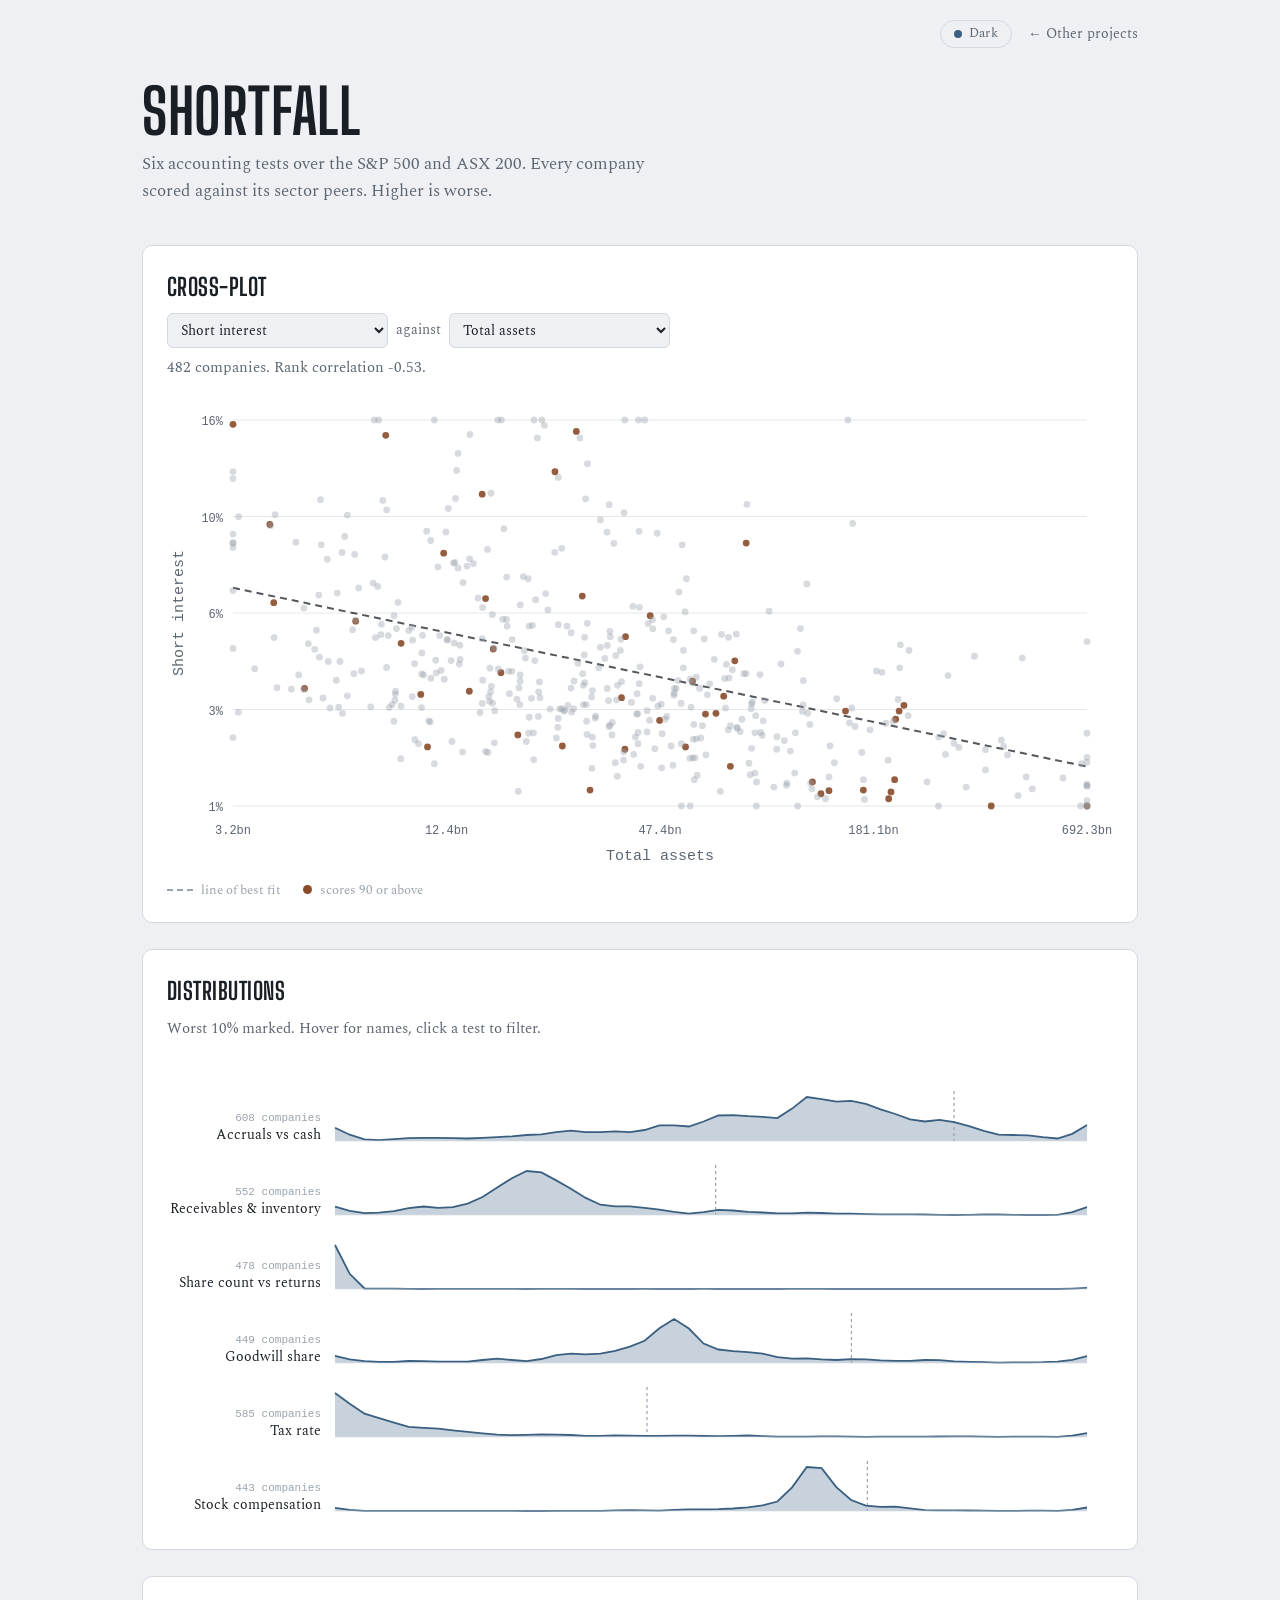
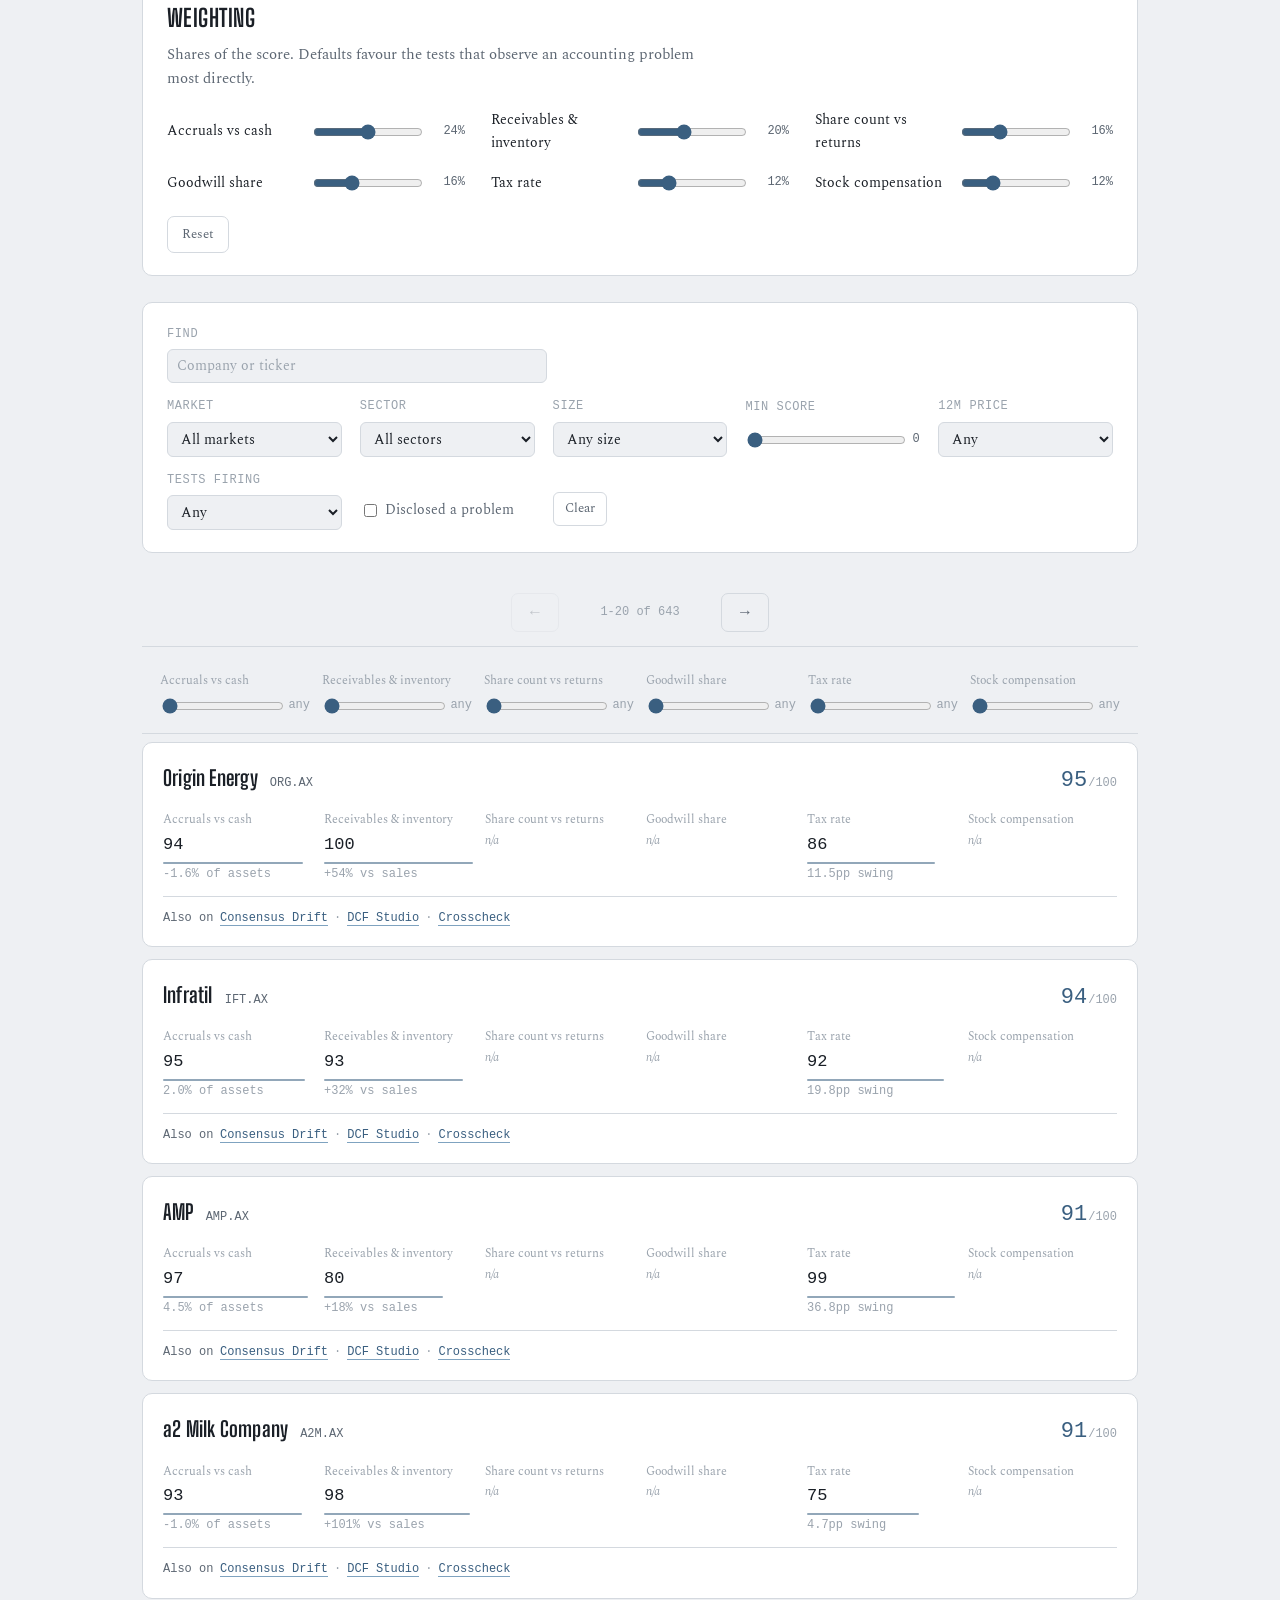
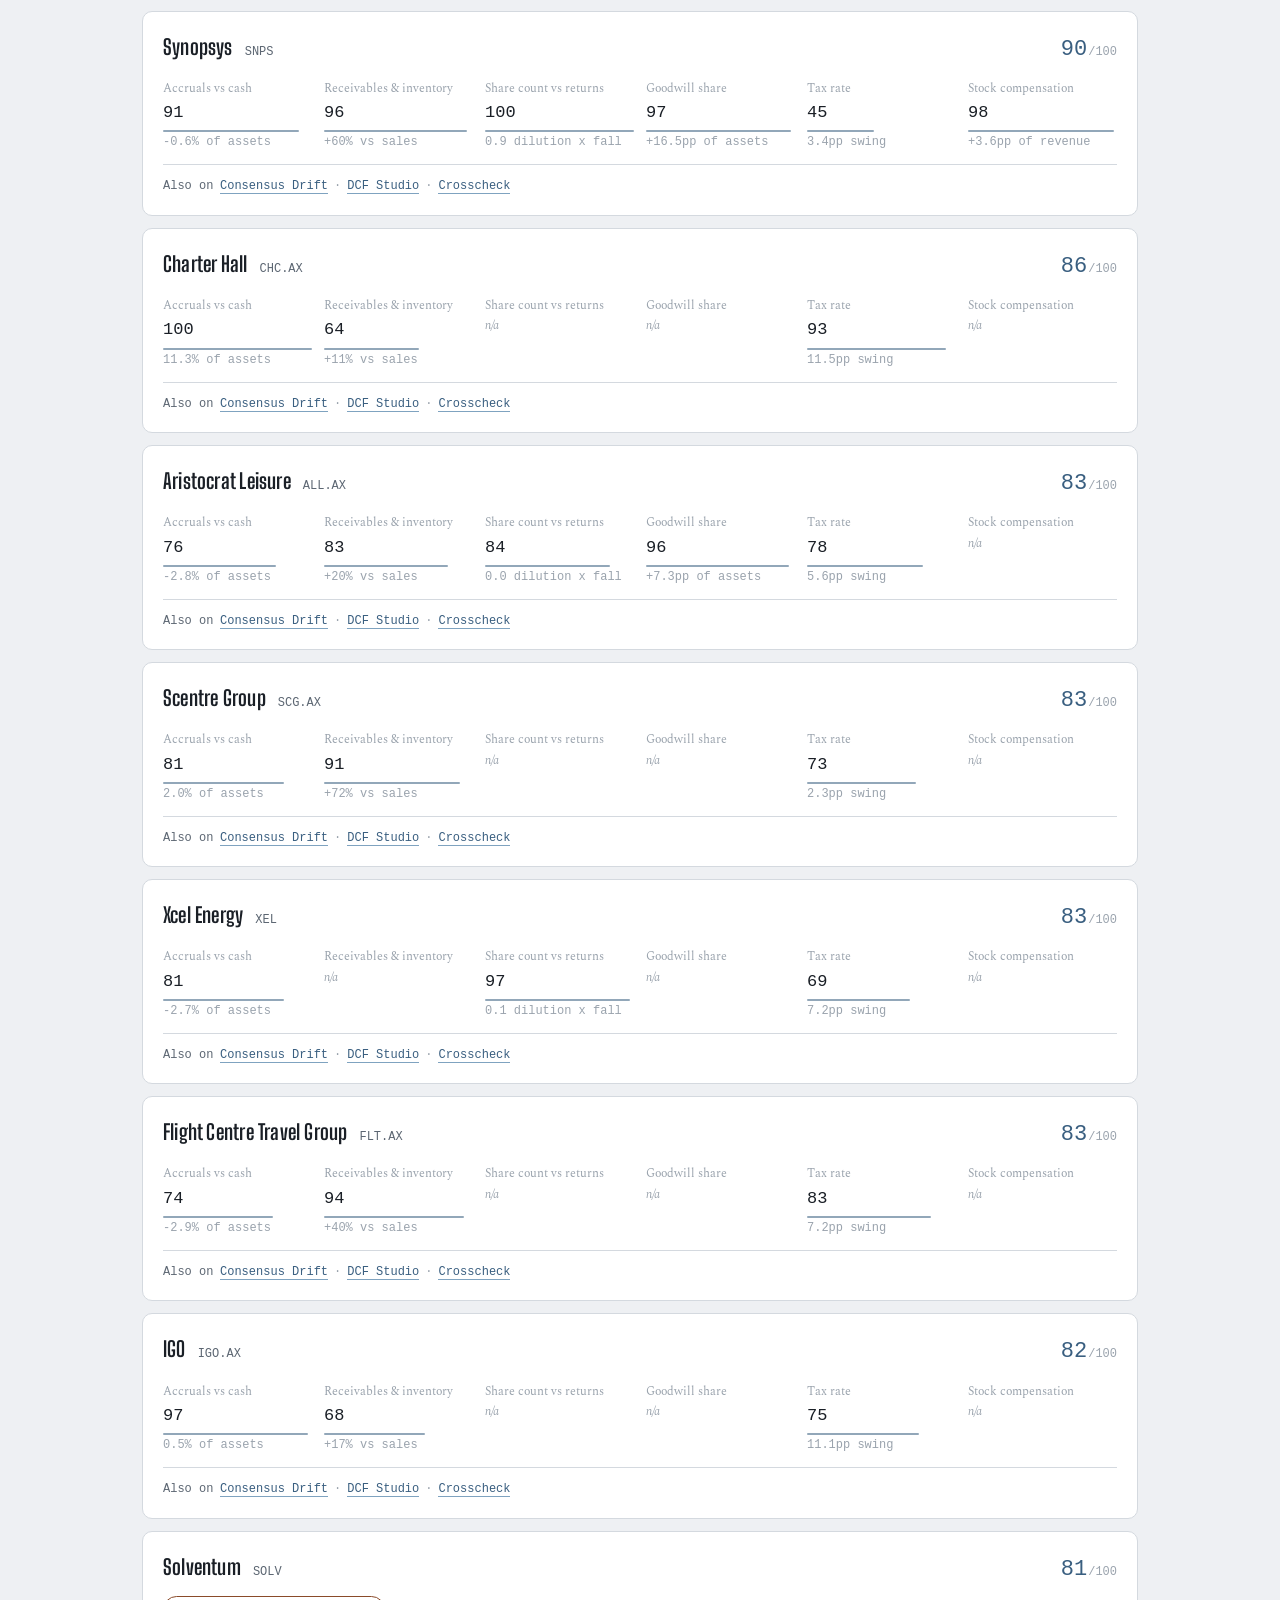
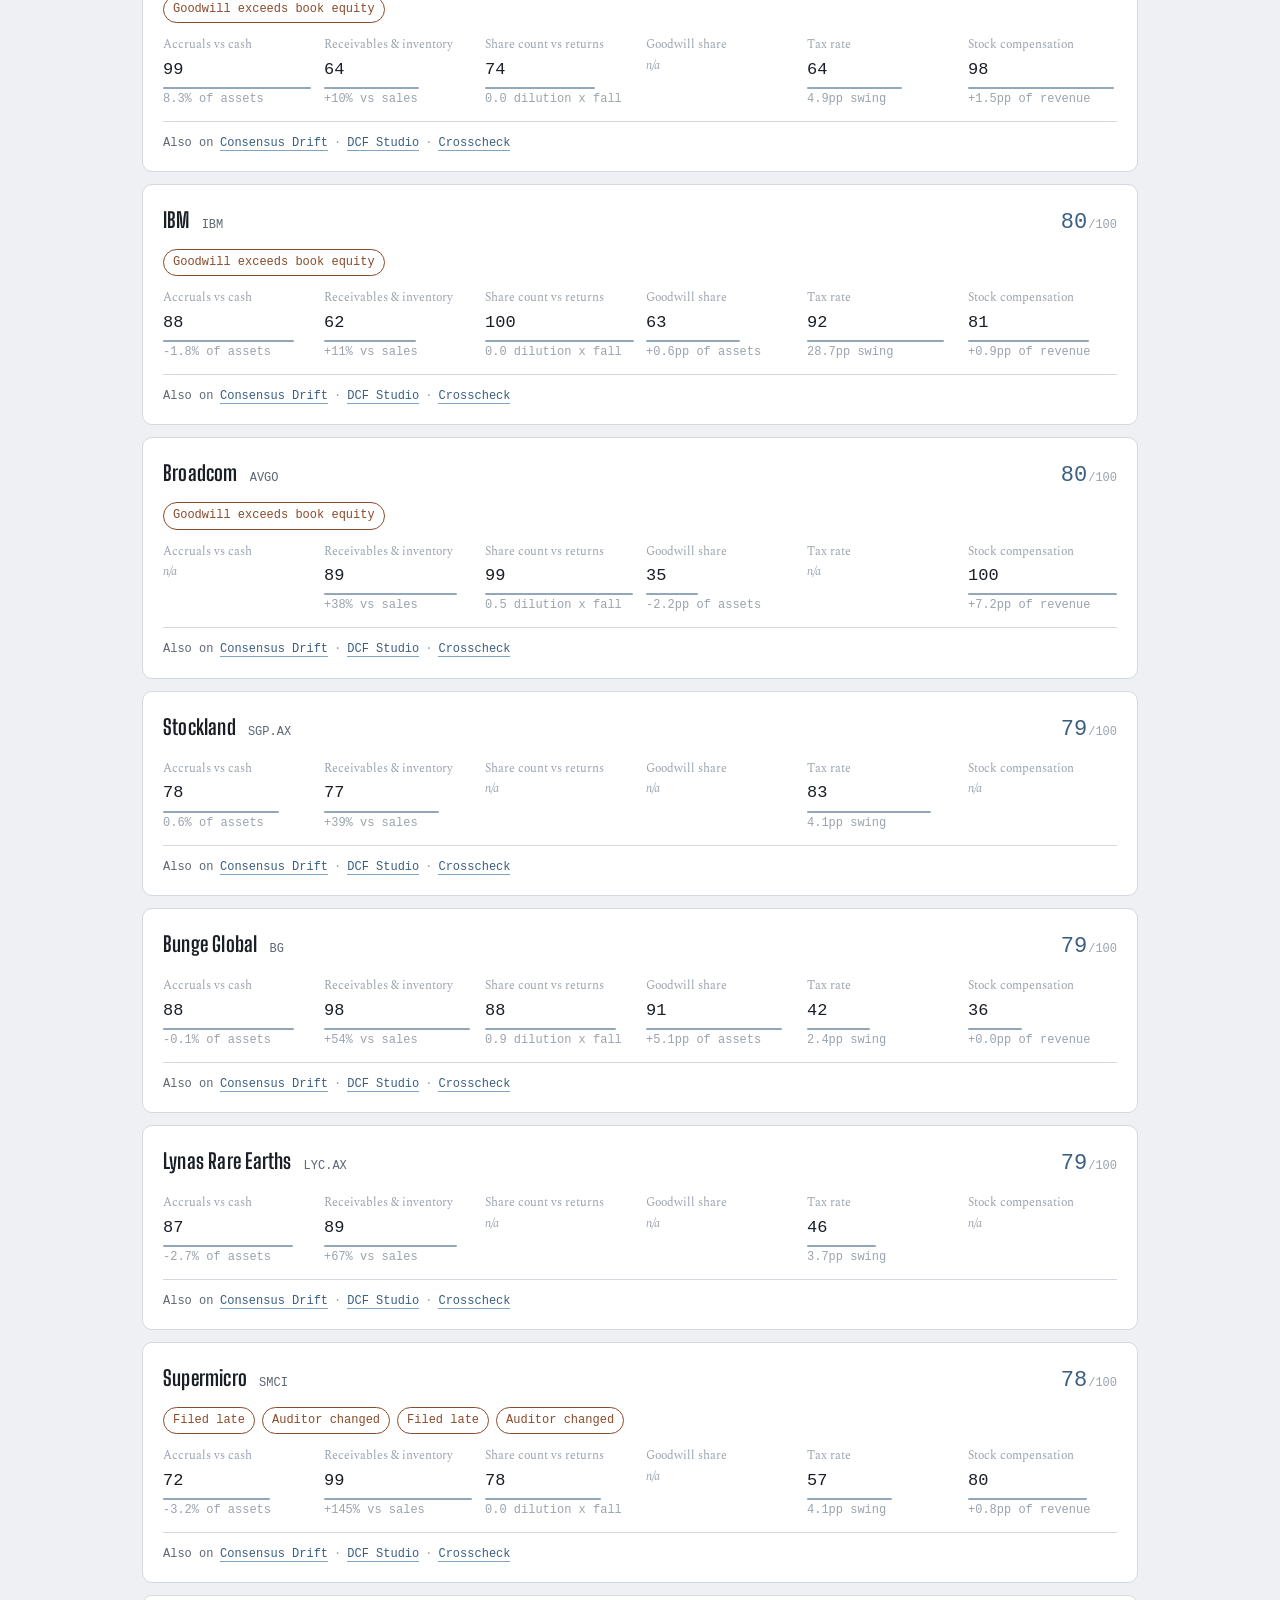
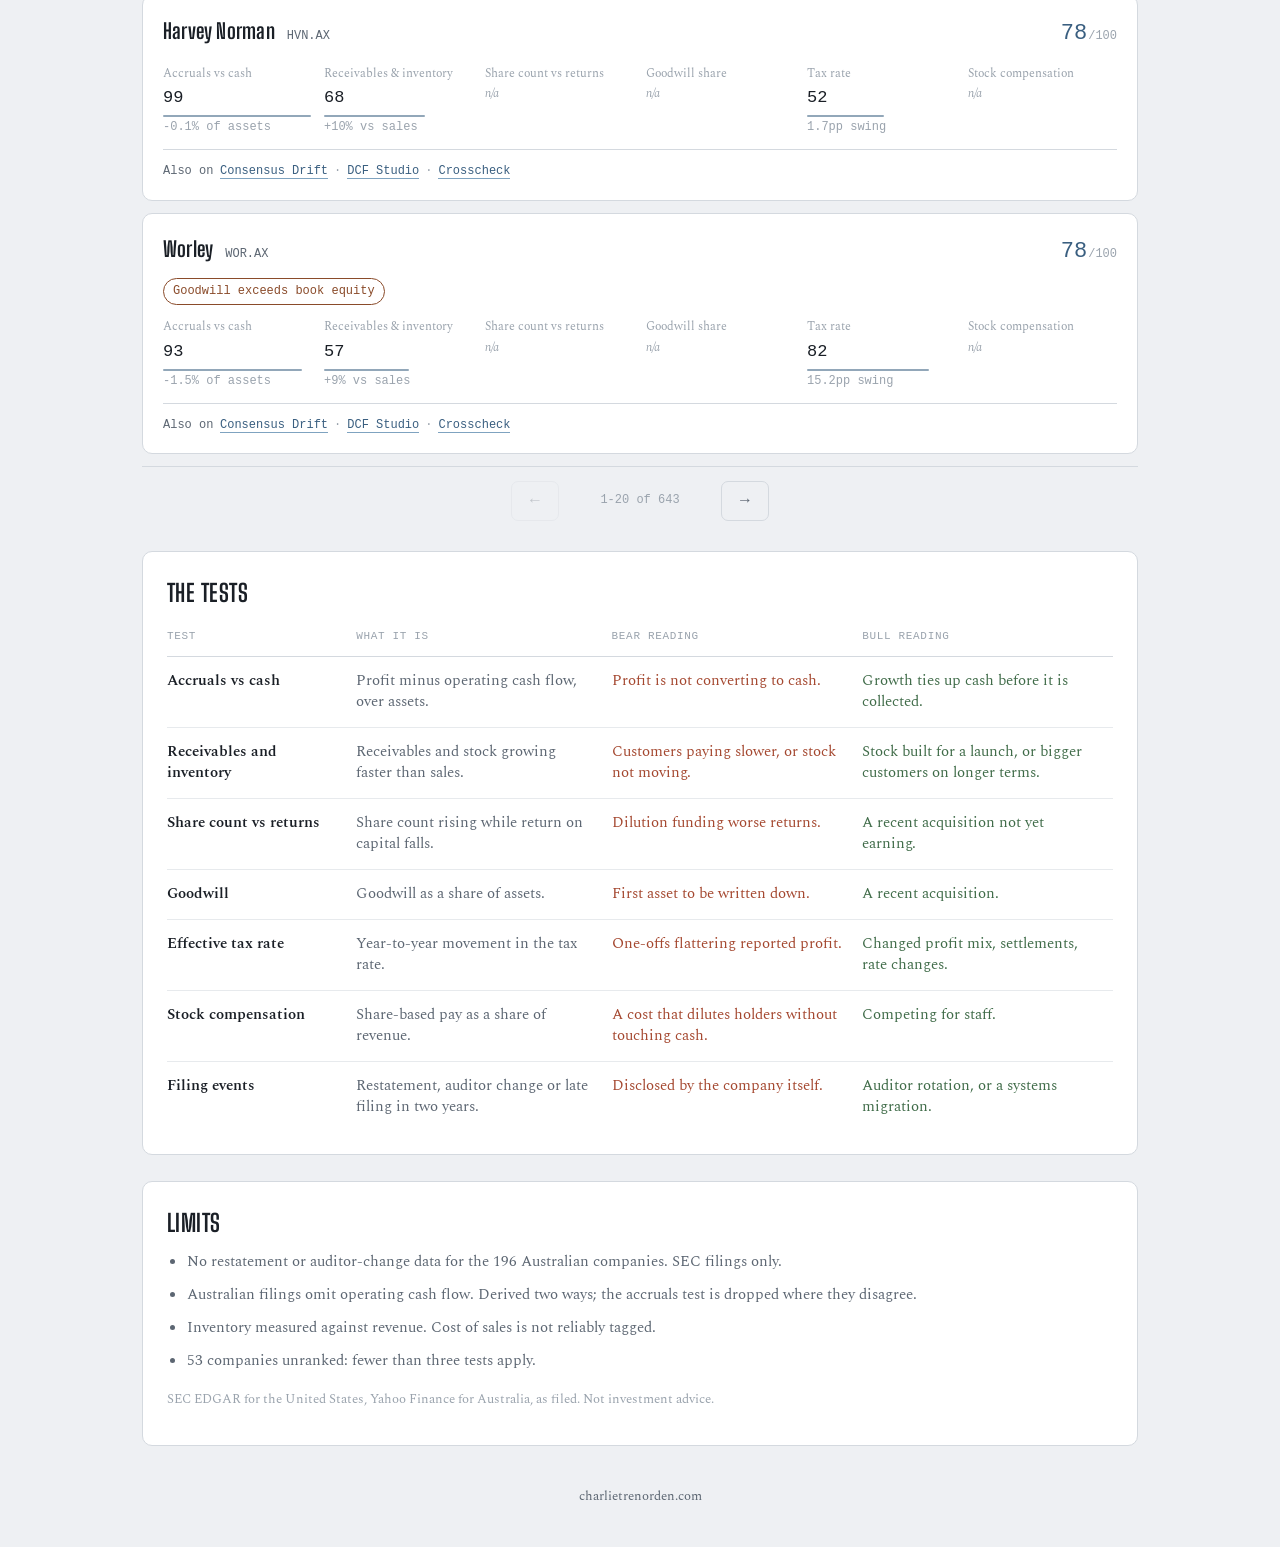
==== docs/index.html @ 866f5d20 "data: weekly refresh" ====
<!DOCTYPE html>
<html lang="en">
<head>
<meta charset="utf-8">
<meta name="viewport" content="width=device-width, initial-scale=1">
<title>Shortfall</title>
<meta name="description" content="Which S&amp;P 500 and ASX 200 companies show accounting red flags? Six earnings quality tests, from Sloan accruals to goodwill and stock compensation, ranked against sector peers, plus US restatements and auditor changes.">
<meta property="og:type" content="website">
<meta property="og:title" content="Shortfall">
<meta property="og:description" content="Six accounting tests over the S&amp;P 500 and ASX 200. Every company scored against its sector peers.">
<meta property="og:url" content="https://charlietrenorden.com/shortfall/">
<link rel="canonical" href="https://charlietrenorden.com/shortfall/">
<meta property="og:image" content="https://charlietrenorden.com/shortfall/og.png">
<meta property="og:image:width" content="2400">
<meta property="og:image:height" content="1260">
<meta property="og:image:alt" content="Shortfall - six accounting tests over the S&amp;P 500 and ASX 200">
<meta name="twitter:card" content="summary_large_image">
<link rel="icon" href="favicon.svg" type="image/svg+xml">
<link rel="icon" href="favicon-192.png" type="image/png" sizes="192x192">
<link rel="icon" href="favicon-48.png" type="image/png" sizes="48x48">
<link rel="apple-touch-icon" href="apple-touch-icon.png">
<script>
  /* set theme before paint to avoid a flash - same key as the hub */
  (function () {
    try {
      var saved = localStorage.getItem("theme");
      var dark = saved ? saved === "dark"
        : !(window.matchMedia && window.matchMedia("(prefers-color-scheme: light)").matches);
      document.documentElement.setAttribute("data-theme", dark ? "dark" : "light");
    } catch (e) { document.documentElement.setAttribute("data-theme", "dark"); }
  })();
</script>
<link rel="stylesheet" href="style.css">
<script>/* Analytics, gated. Two kinds of visitor are not an audience: anyone who has opted out with ?nostats=1, and automation - navigator.webdriver is the one signal true for Playwright, Puppeteer and Selenium alike. Inline and dependency-free on purpose: served from the Worker, a bad deploy there would stop analytics on every site. See site-stats/beacon. */
(function(){try{var X="ct.nostats",C="ct_nostats",D=";path=/;domain=.charlietrenorden.com",q=location.search,out=false;if(q.indexOf("nostats=1")>-1){try{localStorage.setItem(X,"1")}catch(e){}document.cookie=C+"=1"+D+";max-age=63072000;samesite=lax";}if(q.indexOf("nostats=0")>-1){try{localStorage.removeItem(X)}catch(e){}document.cookie=C+"="+D+";max-age=0";}try{out=!!localStorage.getItem(X)}catch(e){}if(!out)out=document.cookie.indexOf(C+"=1")>-1;if(out||navigator.webdriver)return;var d=document,s;s=d.createElement("script");s.defer=true;s.src="https://static.cloudflareinsights.com/beacon.min.js";s.setAttribute("data-cf-beacon",'\x7b"token": "32b821209b5441a08df42ccf61c9e6c2"\x7d');d.head.appendChild(s);s=d.createElement("script");s.defer=true;s.src="https://beacon.charlietrenorden.com/b.js";d.head.appendChild(s);}catch(e){}})();</script>
</head>
<body>
<div class="page">
  <div class="bar">
    <button class="theme-toggle" id="themeBtn" type="button" aria-label="Switch to dark theme"><span class="dot" aria-hidden="true"></span><span class="lbl" id="themeLbl">Dark</span></button>
    <a class="home" href="https://charlietrenorden.com/"><span class="back">&larr;</span>&nbsp;Other projects</a>
  </div>

  <header class="hero">
    <h1>Shortfall</h1>
    <p class="lede">Six accounting tests over the S&amp;P 500 and ASX&nbsp;200.
    Every company scored against its sector peers. Higher is worse.</p>
  </header>

  <section class="panel" id="quadPanel" aria-label="Score against short interest">
    <div class="panel-head">
      <h2>Cross-Plot</h2>
      <label class="xpick"><select id="yvar"></select> against <select id="xvar"></select></label>
      <p class="note" id="quadNote"></p>
    </div>
    <svg id="quadSvg" role="img" aria-label="Score against short interest"></svg>
    <p class="chartkey" id="quadKey"></p>

  </section>

  <section class="panel" id="stripPanel" aria-label="Where each company sits on each test">
    <div class="panel-head">
      <h2>Distributions</h2>
      <p class="note" id="stripNote"></p>
    </div>
    <div id="strips"></div>
  </section>

  <section class="panel" id="weights">
    <div class="panel-head">
      <h2>Weighting</h2>
      <p class="note">Shares of the score. Defaults favour the tests that observe
      an accounting problem most directly.</p>
    </div>
    <div id="sliders"></div>
    <button id="resetWeights" type="button">Reset</button>
  </section>

  <section class="panel" id="filterPanel">
    <div id="filters"></div>
  </section>

  <nav class="pager top" id="pagerTop" aria-label="Result pages">
    <button type="button" id="prevPageTop" aria-label="Previous page">&larr;</button>
    <span id="pageInfoTop"></span>
    <button type="button" id="nextPageTop" aria-label="Next page">&rarr;</button>
  </nav>

  <div id="testHead" aria-label="Filter each test"></div>

  <section id="cards"></section>

  <nav class="pager" id="pager" aria-label="Result pages">
    <button type="button" id="prevPage" aria-label="Previous page">&larr;</button>
    <span id="pageInfo"></span>
    <button type="button" id="nextPage" aria-label="Next page">&rarr;</button>
  </nav>

  <div id="tip" role="tooltip"></div>

  <section class="panel" id="explain">
    <h2>The Tests</h2>
    <div class="tablewrap">
      <table>
        <thead>
          <tr>
            <th>Test</th>
            <th>What it is</th>
            <th>Bear reading</th>
            <th>Bull reading</th>
          </tr>
        </thead>
        <tbody id="explainBody"></tbody>
      </table>
    </div>
  </section>

  <section class="panel" id="limits">
    <h2>Limits</h2>
    <ul>
      <li>No restatement or auditor-change data for the
      196 Australian companies. SEC filings only.</li>
      <li>Australian filings omit operating cash flow. Derived two ways; the accruals
      test is dropped where they disagree.</li>
      <li>Inventory measured against revenue. Cost of sales is not reliably
      tagged.</li>
      <li>53 companies unranked: fewer than three tests apply.</li>
    </ul>
    <p class="fineprint">SEC EDGAR for the United States, Yahoo Finance for Australia,
    as filed. Not investment advice.</p>
  </section>

  <footer>
    <a href="https://charlietrenorden.com/">charlietrenorden.com</a>
  </footer>
</div>
<script src="data.js"></script>
<!-- What the sibling sites cover. A script tag, not a fetch: same reason as
     data.js - no request in a reader's browser to fail, and the page still
     works off disk. Missing is handled, so an old build simply shows no
     links rather than breaking. -->
<script src="peers.js"></script>
<script src="app.js"></script>
</body>
</html>
---- docs/style.css ----
/* Shortfall - house visual language.
   Light palette on bare :root; dark redefined twice so both the OS default and an
   explicit toggle win. Never define a colour only inside a media query. */

/* Self-hosted, not Google Fonts: no third-party request, no tracker, and the
   wordmark cannot silently change under us. */
@font-face {
  font-family: "Big Shoulders Display";
  src: url("big-shoulders.woff2") format("woff2");
  font-weight: 700;
  font-display: swap;
}

/* Spectral, self-hosted. The homepage already uses it, so the estate stays
   consistent, and self-hosting keeps the third-party request count at zero the way
   the display face does. 400, 600 and italic: the table's first column is 600 and
   would otherwise be synthesised from the regular. */
@font-face {
  font-family: "Spectral";
  src: url("spectral-400.woff2") format("woff2");
  font-weight: 400; font-style: normal; font-display: swap;
}
@font-face {
  font-family: "Spectral";
  src: url("spectral-400i.woff2") format("woff2");
  font-weight: 400; font-style: italic; font-display: swap;
}
@font-face {
  font-family: "Spectral";
  src: url("spectral-600.woff2") format("woff2");
  font-weight: 600; font-style: normal; font-display: swap;
}

:root {
  --display: "Big Shoulders Display", "Arial Narrow", Impact, sans-serif;
  --bg: #eef0f3;
  --raised: #ffffff;
  --ink: #1a1f26;
  --soft: #5c6672;
  --rule: #d4d9df;
  --accent: #3a5f80;
  --accent-soft: #7fa3c0;
  --warn: #8a4b2a;
  --bear: #a4472f;
  --bull: #3f6b48;
  --na: #9aa3ad;
  --serif: "Spectral", "Iowan Old Style", "Palatino Linotype", Georgia, serif;
  --mono: ui-monospace, SFMono-Regular, "SF Mono", Menlo, Consolas, monospace;
}

@media (prefers-color-scheme: dark) {
  :root:not([data-theme="light"]) {
    --bg: #0f1319;
    --raised: #161c24;
    --ink: #e6eaef;
    --soft: #99a4b1;
    --rule: #262f3a;
    --accent: #82a8ca;
    --accent-soft: #46617d;
    --warn: #d29b76;
    --bear: #c9705a;
    --bull: #7ba37f;
    --na: #5d6874;
  }
}

:root[data-theme="dark"] {
  --bg: #0f1319;
  --raised: #161c24;
  --ink: #e6eaef;
  --soft: #99a4b1;
  --rule: #262f3a;
  --accent: #82a8ca;
  --accent-soft: #46617d;
  --warn: #d29b76;
  --bear: #c9705a;
  --bull: #7ba37f;
  --na: #5d6874;
}

* { box-sizing: border-box; }

body {
  margin: 0;
  background: var(--bg);
  color: var(--ink);
  font-family: var(--serif);
  font-size: 17px;
  line-height: 1.6;
  -webkit-font-smoothing: antialiased;
}

.page { max-width: 1040px; margin: 0 auto; padding: 20px 22px 80px; }

.bar { display: flex; justify-content: flex-end; align-items: center; margin-bottom: 34px;
       gap: 1rem; }
/* Padding with a matching negative margin: a thumb-sized target without moving the
   link off the baseline the toggle sits on. It measured 115x22. */
.home { color: var(--soft); text-decoration: none; font-size: 14px;
  display: inline-flex; align-items: center; padding: 11px 4px; margin: -11px -4px; }
.home:hover { color: var(--accent); }
.theme-toggle {
  display: inline-flex; align-items: center; gap: .45rem; padding: .42rem .82rem;
  border: 1px solid var(--rule); border-radius: 999px; background: transparent;
  font: 500 12.5px/1 var(--serif); letter-spacing: .02em; color: var(--soft); cursor: pointer;
}
.theme-toggle:hover { color: var(--ink); border-color: var(--accent); }
.theme-toggle .dot { width: 8px; height: 8px; border-radius: 50%; background: var(--accent); }

.hero { margin-bottom: 40px; }
.wip {
  display: inline-block; margin: 0 0 14px; padding: 4px 11px;
  border: 1px solid var(--rule); border-radius: 99px;
  font-family: var(--mono); font-size: 12px; color: var(--soft);
}
h1 {
  font-family: var(--display); font-weight: 700;
  font-size: clamp(38px, 6vw, 62px); line-height: 0.95;
  margin: 0 0 10px; letter-spacing: 0.01em; text-transform: uppercase;
}
.lede { color: var(--soft); max-width: 60ch; margin: 0; font-size: 17px; }

h2 {
  font-family: var(--display); font-weight: 700; font-size: 19px;
  letter-spacing: 0.02em; margin: 0 0 6px; text-transform: uppercase;
}
.note { color: var(--soft); font-size: 14px; margin: 0; max-width: 62ch; }

.panel {
  background: var(--raised); border: 1px solid var(--rule); border-radius: 10px;
  padding: 20px 22px; margin-bottom: 22px;
}
.panel-head { margin-bottom: 14px; }

.grid { stroke: var(--rule); stroke-width: 1; opacity: 0.6; }
.axislabel { fill: var(--soft); font-family: var(--mono); font-size: 14px; }

/* Strip plots: one row per test, every company a tick. */
.strip { padding: 8px 10px; border-radius: 7px; cursor: pointer; transition: background .15s; }
.strip:hover { background: color-mix(in srgb, var(--accent) 7%, transparent); }
.strip.active { background: color-mix(in srgb, var(--accent) 13%, transparent); }
.strip-head { display: flex; justify-content: space-between; align-items: baseline; }
.strip-name { font-size: 13px; }
.strip-n { font-family: var(--mono); font-size: 10.5px; color: var(--na); }
.stripSvg { width: 100%; height: 34px; display: block; }
.tailband { fill: var(--warn); opacity: 0.09; }
.tick { stroke: var(--accent); stroke-width: 1.4; opacity: 0.4; }
.tick:hover { stroke-width: 3; opacity: 1; }
.tick.hot { stroke: var(--warn); opacity: 0.75; }
.tick.ev { stroke: var(--warn); stroke-width: 2.4; opacity: 1; }

/* The disclosed-problems list. Facts, so it is visually separated from the screen. */
.panel.flagged { border-color: var(--warn); }
.disc {
  display: grid; grid-template-columns: 1fr auto auto 44px; gap: 12px;
  align-items: center; padding: 9px 2px; border-top: 1px solid var(--rule);
  text-decoration: none; color: inherit;
}
.disc:first-child { border-top: none; }
.disc:hover { color: var(--accent); }
.d-name { font-size: 15px; }
.d-ticker { font-family: var(--mono); font-size: 11px; color: var(--na); }
.d-tags { display: flex; gap: 5px; flex-wrap: wrap; }
.d-tags .badge { margin: 0; }
.d-score { font-family: var(--mono); font-size: 16px; color: var(--accent); text-align: right; }
@media (max-width: 620px) {
  .disc { grid-template-columns: 1fr auto; }
  .d-tags { grid-column: 1 / -1; }
}

#tip {
  display: none; position: absolute; z-index: 20; pointer-events: none;
  background: var(--raised); border: 1px solid var(--accent); border-radius: 8px;
  padding: 9px 12px; max-width: 300px;
  box-shadow: 0 8px 24px rgba(0, 0, 0, 0.28);
}
#tip strong { display: block; font-size: 15px; }
#tip .t-ticker { font-family: var(--mono); font-size: 11px; color: var(--na); }
#tip .t-line { display: block; font-size: 12px; color: var(--soft); margin-top: 3px; }
#tip .t-event { display: inline-block; margin-top: 5px; margin-right: 5px; padding: 1px 7px;
  border: 1px solid var(--warn); color: var(--warn); border-radius: 99px; font-size: 11px; }

#sliders { display: grid; grid-template-columns: repeat(auto-fit, minmax(260px, 1fr)); gap: 12px 26px; }
.slider { display: grid; grid-template-columns: 1fr 110px 34px; align-items: center; gap: 10px; font-size: 14px; }
.slider input { width: 100%; accent-color: var(--accent); }
.slider output { font-family: var(--mono); font-size: 12px; color: var(--soft); text-align: right; }
#resetWeights {
  margin-top: 16px; background: none; border: 1px solid var(--rule); color: var(--soft);
  border-radius: 7px; padding: 7px 14px; font: inherit; font-size: 13px; cursor: pointer;
}
#resetWeights:hover { border-color: var(--accent); color: var(--accent); }

#filters { display: flex; flex-wrap: wrap; gap: 10px 18px; align-items: center; font-size: 14px; }
#filters label { display: flex; align-items: center; gap: 7px; color: var(--soft); }
#filters select, #filters input[type="search"] {
  font: inherit; font-size: 14px; background: var(--bg); color: var(--ink);
  border: 1px solid var(--rule); border-radius: 6px; padding: 5px 9px; }
#filters input[type="search"] { min-width: 0; }
#filters input[type="search"]::placeholder { color: var(--na); }

.card {
  background: var(--raised); border: 1px solid var(--rule); border-radius: 10px;
  padding: 16px 18px; margin-bottom: 12px;
}
.card header { display: flex; align-items: baseline; gap: 10px; flex-wrap: wrap; }
.card h3 { font-family: var(--display); font-weight: 700; font-size: 21px;
  letter-spacing: 0.01em; margin: 0; }
.card .ticker { font-family: var(--mono); font-size: 12px; color: var(--soft); }
.card .score { margin-left: auto; font-family: var(--mono); color: var(--accent);
  display: inline-flex; align-items: baseline; gap: 1px; }
.card .score-n { font-size: 22px; }
.card .score-of { font-size: 11px; color: var(--na); }
.card .base { font-family: var(--mono); font-size: 11px; color: var(--na); width: 100%; text-align: right; }
.alsoon { margin-top: 14px; padding-top: 12px; border-top: 1px solid var(--rule);
  font-family: var(--mono); font-size: 12px; }
.alsoon .lead { color: var(--soft); padding-right: .55em; }
.alsoon .sep { color: var(--na); padding: 0 .5em; }
.alsoon a { color: var(--accent); text-decoration: none;
  border-bottom: 1px solid var(--accent-soft); }
.alsoon a:hover { border-bottom-color: var(--accent); }

.badge {
  display: inline-block; margin: 9px 7px 0 0; padding: 3px 9px; border-radius: 99px;
  font-size: 12px; font-family: var(--mono);
  border: 1px solid var(--warn); color: var(--warn);
}

/* Grid of PAIRS, not of dt and dd separately - see the note in app.js.
   Exactly six columns on wide screens so the six tests read as one row, and the
   card stops wasting its right-hand third. */
.flags { display: grid; grid-template-columns: repeat(6, 1fr); gap: 12px; margin: 14px 0 0; }
.flags .pair { display: flex; flex-direction: column; gap: 3px; min-width: 0; }
.flags dt { font-size: 11px; color: var(--na); line-height: 1.3; }
.flags dd { margin: 0; font-family: var(--mono); font-size: 17px; }
/* A bar under each score, so the card scans as a shape before it is read. */
.flags dd.on { position: relative; padding-bottom: 6px; }
.flags dd.on::after {
  content: ""; position: absolute; left: 0; bottom: 0; height: 2px;
  width: var(--w, 0%); background: var(--accent); opacity: 0.55; border-radius: 2px;
}
@media (max-width: 900px) {
  .flags { grid-template-columns: repeat(3, 1fr); }
}
@media (max-width: 520px) {
  .flags { grid-template-columns: repeat(2, 1fr); }
}
.flags dd.on { color: var(--ink); }
.flags dd.na { color: var(--na); font-size: 11px; font-family: var(--serif); font-style: italic; }
.applicable { margin: 6px 0 0; font-size: 12px; color: var(--na); }

#matrix { overflow-x: auto; }
table.matrix { border-collapse: separate; border-spacing: 3px; width: auto; min-width: 0; font-size: 13px; }
table.matrix th {
  font-family: var(--mono); font-size: 10.5px; font-weight: 400; color: var(--na);
  border: none; padding: 4px 6px; text-align: center; white-space: nowrap;
}
table.matrix th.rowhead { text-align: right; }
table.matrix td {
  border: 1px solid var(--rule); border-radius: 4px; padding: 9px 12px;
  text-align: center; font-family: var(--mono); font-size: 12px; color: var(--soft);
  min-width: 62px;
}
table.matrix td.self { background: var(--rule); border-color: transparent; }

.tablewrap { overflow-x: auto; }
table { border-collapse: collapse; width: 100%; font-size: 14px; min-width: 720px; }
th, td { text-align: left; vertical-align: top; padding: 10px 14px 10px 0; border-bottom: 1px solid var(--rule); }
th { color: var(--soft); font-weight: 600; font-size: 13px; }
td:first-child { font-weight: 600; white-space: nowrap; }

#limits ul { margin: 8px 0 0; padding-left: 20px; color: var(--soft); font-size: 15px; }
#limits li { margin-bottom: 7px; }
.fineprint { color: var(--na); font-size: 13px; margin-top: 16px; }

footer { margin-top: 40px; text-align: center; font-size: 13px; }
footer a { color: var(--soft); text-decoration: none; }
footer a:hover { color: var(--accent); }

@media (max-width: 620px) {
  h1 { font-size: 34px; }
  .slider { grid-template-columns: 1fr 80px 30px; }
}

/* Sector x test overview. Same visual grammar as the correlation matrix so the
   two panels read as one family. */
#overview { overflow-x: auto; }
table.heat { border-collapse: separate; border-spacing: 3px; font-size: 13px; min-width: 700px; }
table.heat th {
  font-family: var(--mono); font-size: 10.5px; font-weight: 400; color: var(--na);
  padding: 4px 6px; text-align: center; border: none; white-space: nowrap;
}
table.heat th.rowhead { text-align: right; font-size: 12px; color: var(--soft); }
table.heat td {
  border: 1px solid var(--rule); border-radius: 4px; padding: 9px 12px; min-width: 54px;
  text-align: center; font-family: var(--mono); font-size: 12px; color: var(--ink);
  cursor: pointer;
}
table.heat td:hover { border-color: var(--accent); }
table.heat td.self, table.heat td.n { background: none; border-color: transparent; cursor: default; }
table.heat td.n, table.heat th.n { color: var(--na); }

.minscore { width: 110px; accent-color: var(--accent); }
#filters output { font-family: var(--mono); font-size: 12px; color: var(--soft); }
.clearBtn {
  background: none; border: 1px solid var(--rule); color: var(--soft);
  border-radius: 6px; padding: 4px 11px; font: inherit; font-size: 13px; cursor: pointer;
}
.clearBtn:hover { border-color: var(--accent); color: var(--accent); }

/* Score against short interest. */
#quadSvg { width: 100%; height: 560px; display: block; }
.quadhi { fill: var(--warn); opacity: 0.07; }
.divider { stroke: var(--na); stroke-width: 1; stroke-dasharray: 4 4; opacity: 0.7; }
.quadlabel { fill: var(--soft); font-family: var(--mono); font-size: 14px; }
.axistitle { fill: var(--soft); font-family: var(--mono); font-size: 15px; }
#quadSvg .dot { fill: var(--accent); opacity: 0.45; cursor: pointer; }
#quadSvg .dot:hover { opacity: 1; }
#quadSvg .dot.hot { fill: var(--warn); opacity: 0.85; }
#quadSvg .dot.ev { stroke: var(--warn); stroke-width: 1.5; }

/* Pager under the card list. */
.pager { display: flex; align-items: center; justify-content: center; gap: 16px;
  margin: 0 0 16px; padding: 14px 0; border-top: 1px solid var(--rule); }
.pager.top { margin: 4px 0 16px; border-top: none; border-bottom: 1px solid var(--rule); }
.pager button {
  background: none; border: 1px solid var(--rule); color: var(--soft);
  border-radius: 7px; padding: 6px 15px; font: inherit; font-size: 16px; cursor: pointer;
}
.pager button:hover:not(:disabled) { border-color: var(--accent); color: var(--accent); }
.pager button:disabled { opacity: 0.3; cursor: default; }
#pageInfo, #pageInfoTop { font-family: var(--mono); font-size: 12px; color: var(--na); min-width: 130px; text-align: center; }

/* Active test is obvious, and each strip says what clicking does. */
.strip.active .strip-name { color: var(--accent); }
.strip.active .strip-name::after { content: " - showing only this tail"; font-size: 11px; color: var(--na); }

/* Dot colour is the 12-month price change - context, not a claim about prediction. */
#quadSvg .dot.t-down { fill: #c2603c; }
#quadSvg .dot.t-flat { fill: var(--na); }
#quadSvg .dot.t-up   { fill: var(--accent); }
#quadSvg .dot.t-unk  { fill: var(--rule); }
#quadSvg .dot.hot { opacity: 0.95; stroke: var(--ink); stroke-width: 0.8; }
.retkey { display: flex; gap: 16px; margin: 10px 0 0; font-family: var(--mono);
  font-size: 12px; color: var(--na); flex-wrap: wrap; }
.retkey i { display: inline-block; width: 9px; height: 9px; border-radius: 50%;
  margin-right: 6px; font-style: normal; }

/* Magnitude under each rank - the number an analyst actually trades on. */
.flags .mag { font-family: var(--mono); font-size: 10.5px; color: var(--na); line-height: 1.25; }

/* Per-test minimum-rank filters. */
.pertest { flex-basis: 100%; display: grid;
  grid-template-columns: repeat(auto-fit, minmax(230px, 1fr)); gap: 6px 20px;
  padding-top: 12px; margin-top: 4px; border-top: 1px solid var(--rule); }
.pertest-label { grid-column: 1 / -1; font-family: var(--mono); font-size: 11px;
  color: var(--na); }
.ptf { display: grid !important; grid-template-columns: 1fr 90px 32px; align-items: center;
  gap: 8px; font-size: 13px; }
.ptf input { width: 100%; accent-color: var(--accent); }
.ptf output { font-family: var(--mono); font-size: 11px; color: var(--soft); text-align: right; }

.trend { stroke: var(--ink); stroke-width: 2; stroke-dasharray: 7 5; opacity: 0.75; }
#quadSvg .dot { fill: var(--na); opacity: 0.3; }
#quadSvg .dot.mid { fill: var(--accent); opacity: 0.75; }
#quadSvg .dot.hot { fill: var(--warn); opacity: 1; stroke: var(--ink); stroke-width: 0.8; }

/* Column headings over the card list, matching .flags exactly so each control sits
   above the number it filters. Card padding is 16px 18px - mirror it here. */
#testHead {
  display: grid; grid-template-columns: repeat(6, 1fr); gap: 12px;
  padding: 10px 18px; margin-bottom: 8px;
  border-bottom: 1px solid var(--rule);
}
.thcol { min-width: 0; }
.thname { display: block; font-size: 11px; color: var(--na); line-height: 1.3; }
.throw { display: grid; grid-template-columns: 1fr auto; align-items: center; gap: 6px; }
.throw input { width: 100%; accent-color: var(--accent); height: 14px; }
.throw output { font-family: var(--mono); font-size: 10px; color: var(--na); }
.thcol.on .thname { color: var(--accent); }
.thcol.on .throw output { color: var(--accent); }
@media (max-width: 900px) { #testHead { grid-template-columns: repeat(3, 1fr); } }
@media (max-width: 520px) { #testHead { display: none; } }

#quadSvg .dot.hot { stroke: none; }

#quadSvg { width: 100%; height: 470px; display: block; }
/* flex-wrap is the whole fix for the page scrolling sideways on a phone. Two selects
   and the word "against" on one unwrappable line ran 147px past a 375px viewport, and
   that was the ENTIRE horizontal overflow: the table was already contained by
   .tablewrap and only looked guilty because a clipped child still reports its full
   rect. min-width:0 lets a select actually shrink instead of holding its content width. */
.xpick { display: flex; flex-wrap: wrap; align-items: center; gap: 8px; margin: 2px 0 8px;
  font-size: 14px; color: var(--soft); max-width: 100%; }
.xpick select { min-width: 0; max-width: 100%; }
.xpick select { font: inherit; font-size: 14px; background: var(--bg); color: var(--ink);
  border: 1px solid var(--rule); border-radius: 6px; padding: 5px 9px; }


/* --- UI pass ---------------------------------------------------------------
   Measured, not eyeballed: nothing overflowed and nothing scrolled sideways, but
   seven distinct text styles sat under 11.5px and 14 controls were under 30px
   tall, which is below a comfortable tap target on a phone. */

/* Floors on the smallest type. */
.strip-n, .flags .mag, .thname, .throw output, .card .score-of,
#pageInfo, #pageInfoTop, .axislabel { font-size: 12px; }
.flags dt { font-size: 12px; }
.flags dd.na { font-size: 12px; }

/* Controls big enough to hit. */
#filters select, .xpick select { min-height: 34px; }
.pager button { min-height: 36px; min-width: 46px; }
.clearBtn { min-height: 34px; }
input[type="range"] { height: 30px; }

/* Panels were all the same weight, so the page read as one long undifferentiated
   column. Give the section heads a little more air and a consistent rhythm. */
.panel { padding: 22px 24px; margin-bottom: 26px; }
.panel-head { margin-bottom: 18px; }
h2 { font-size: 24px; }
.note { font-size: 15px; max-width: 70ch; }

/* The card is the unit that gets read most; let it breathe and respond to hover. */
.card { padding: 18px 20px; transition: border-color .15s; }
.card:hover { border-color: var(--accent-soft); }
.card header { gap: 12px; }

/* Mobile: the six-column test grid was cramped even at three columns. */
@media (max-width: 620px) {
  .page { padding: 14px 16px 56px; }
  .panel { padding: 16px 15px; margin-bottom: 18px; }
  #quadSvg { height: 340px; }
  .flags { grid-template-columns: repeat(2, 1fr); gap: 14px 12px; }
  #filters { gap: 12px; }
  #filters label { width: 100%; justify-content: space-between; }
  #filters select { flex: 1; margin-left: 10px; }
}

#quadSvg .dot { opacity: 0.4; }
#quadSvg .dot.hot { opacity: 0.9; }

/* Key for the chart lines. */
.chartkey { display: flex; flex-wrap: wrap; gap: 8px 22px; margin: 12px 0 0;
  font-size: 13px; color: var(--na); }
.chartkey .key { display: inline-flex; align-items: center; gap: 8px; }
.chartkey i { display: inline-block; font-style: normal; }
.chartkey .k-fit { width: 26px; height: 0; border-top: 2px dashed var(--na); }
.chartkey .k-hot { width: 9px; height: 9px; border-radius: 50%; background: var(--warn); }

/* The tests table: give it room and a clear column rhythm. It was six columns of
   undifferentiated body text with tight leading. */
#explain table { min-width: 760px; font-size: 14.5px; }
#explain th {
  font-family: var(--mono); font-size: 11px; letter-spacing: 0.06em;
  text-transform: uppercase; color: var(--na); font-weight: 400;
  padding-bottom: 10px; border-bottom: 1px solid var(--rule);
}
#explain td { padding: 14px 20px 14px 0; line-height: 1.45; vertical-align: top;
  border-bottom: 1px solid color-mix(in srgb, var(--rule) 55%, transparent); }
#explain tr:last-child td { border-bottom: none; }
#explain tbody tr:hover td { background: color-mix(in srgb, var(--accent) 5%, transparent); }
#explain td:first-child { font-weight: 600; color: var(--ink); white-space: normal;
  width: 20%; padding-right: 24px; }
#explain td:nth-child(2) { width: 27%; color: var(--soft); }
#explain td:nth-child(3), #explain td:nth-child(4) { width: 26.5%; }
/* Bear and bull get a colour each, so the columns are distinguishable at a glance. */
#explain td:nth-child(3) { color: var(--bear); }
#explain td:nth-child(4) { color: var(--bull); }
#limits ul { font-size: 15px; }
#limits li { margin-bottom: 9px; }

/* Ridgeline replaces the tick strips. */
.ridge { border-radius: 7px; cursor: pointer; transition: background .15s; }
.ridge:hover { background: color-mix(in srgb, var(--accent) 6%, transparent); }
.ridge.active { background: color-mix(in srgb, var(--accent) 13%, transparent); }
.ridgeSvg { width: 100%; height: 74px; display: block; overflow: visible; }
.ridgefill { fill: var(--accent); opacity: 0.28; }
.ridgeline { fill: none; stroke: var(--accent); stroke-width: 1.8; }
/* Boundary line at the worst-10% cut. Nothing else marks the tail. */
.ridgecut { stroke: var(--na); stroke-width: 1.2; stroke-dasharray: 3 3; }

/* The looked-up company, on both charts. Distinguished by TREATMENT rather than by a
   third hue: the dot keeps its own fill, so "scores 90 or above" still reads, and
   gains a ring. Placed last so it survives the per-theme .dot.hot overrides above. */
#quadSvg .dot.found { opacity: 1; stroke: var(--ink); stroke-width: 2.2; }
.ridgefound { stroke: var(--ink); stroke-width: 1.6; }
.chartkey .k-found { width: 9px; height: 9px; border-radius: 50%;
  background: var(--accent); box-shadow: 0 0 0 2px var(--ink); margin-left: 2px; }
.ridgemark { stroke: var(--ink); stroke-width: 1; opacity: 0.55; pointer-events: none; }
.ridgehit { fill: transparent; }
.ridgelabel { fill: var(--ink); font-size: 14px; font-family: var(--serif); }
.ridgen { fill: var(--na); font-size: 11px; font-family: var(--mono); }
.ridge.active .ridgelabel { fill: var(--accent); }
@media (max-width: 620px) { .ridgeSvg { height: 66px; } }

/* The caption grew from one line to two when a test was filtered, which pushed
   every ridgeline down 24px. Reserve both lines. */
#stripNote { min-height: 3.2em; }

/* Filters: a real grid rather than a wrapped flex row. Labels sit above their
   controls so the two rows line up instead of staggering. */
#filters {
  display: grid; grid-template-columns: repeat(auto-fit, minmax(150px, 1fr));
  gap: 14px 18px; align-items: end;
}
#filters label {
  display: grid; grid-template-rows: auto auto; gap: 5px; align-items: center;
  font-size: 12px; color: var(--na); text-transform: uppercase;
  letter-spacing: 0.05em; font-family: var(--mono);
}
#filters select, #filters input[type="search"] { width: 100%; font-size: 14px;
  font-family: var(--serif); text-transform: none; letter-spacing: 0; color: var(--ink); }
/* The lookup is the only control that answers "is this company here at all", so it
   takes the row above the ones that narrow a set the reader is already looking at.
   The row is full width; the field is not - a 1780px box for a four-letter ticker
   reads as a mistake. */
#filters label.find { grid-column: 1 / -1; }
#filters label.find input[type="search"] { max-width: 380px; }
#filters label.check {
  grid-template-columns: auto 1fr; grid-template-rows: auto; align-self: end;
  padding-bottom: 8px;
}
#filters label.check span { text-transform: none; letter-spacing: 0;
  font-family: var(--serif); font-size: 14px; color: var(--soft); }
.minscore { width: 100%; }
#filters .scorewrap { display: grid; grid-template-columns: 1fr auto; gap: 8px;
  align-items: center; }
.clearBtn { align-self: end; justify-self: start; margin-bottom: 4px; }
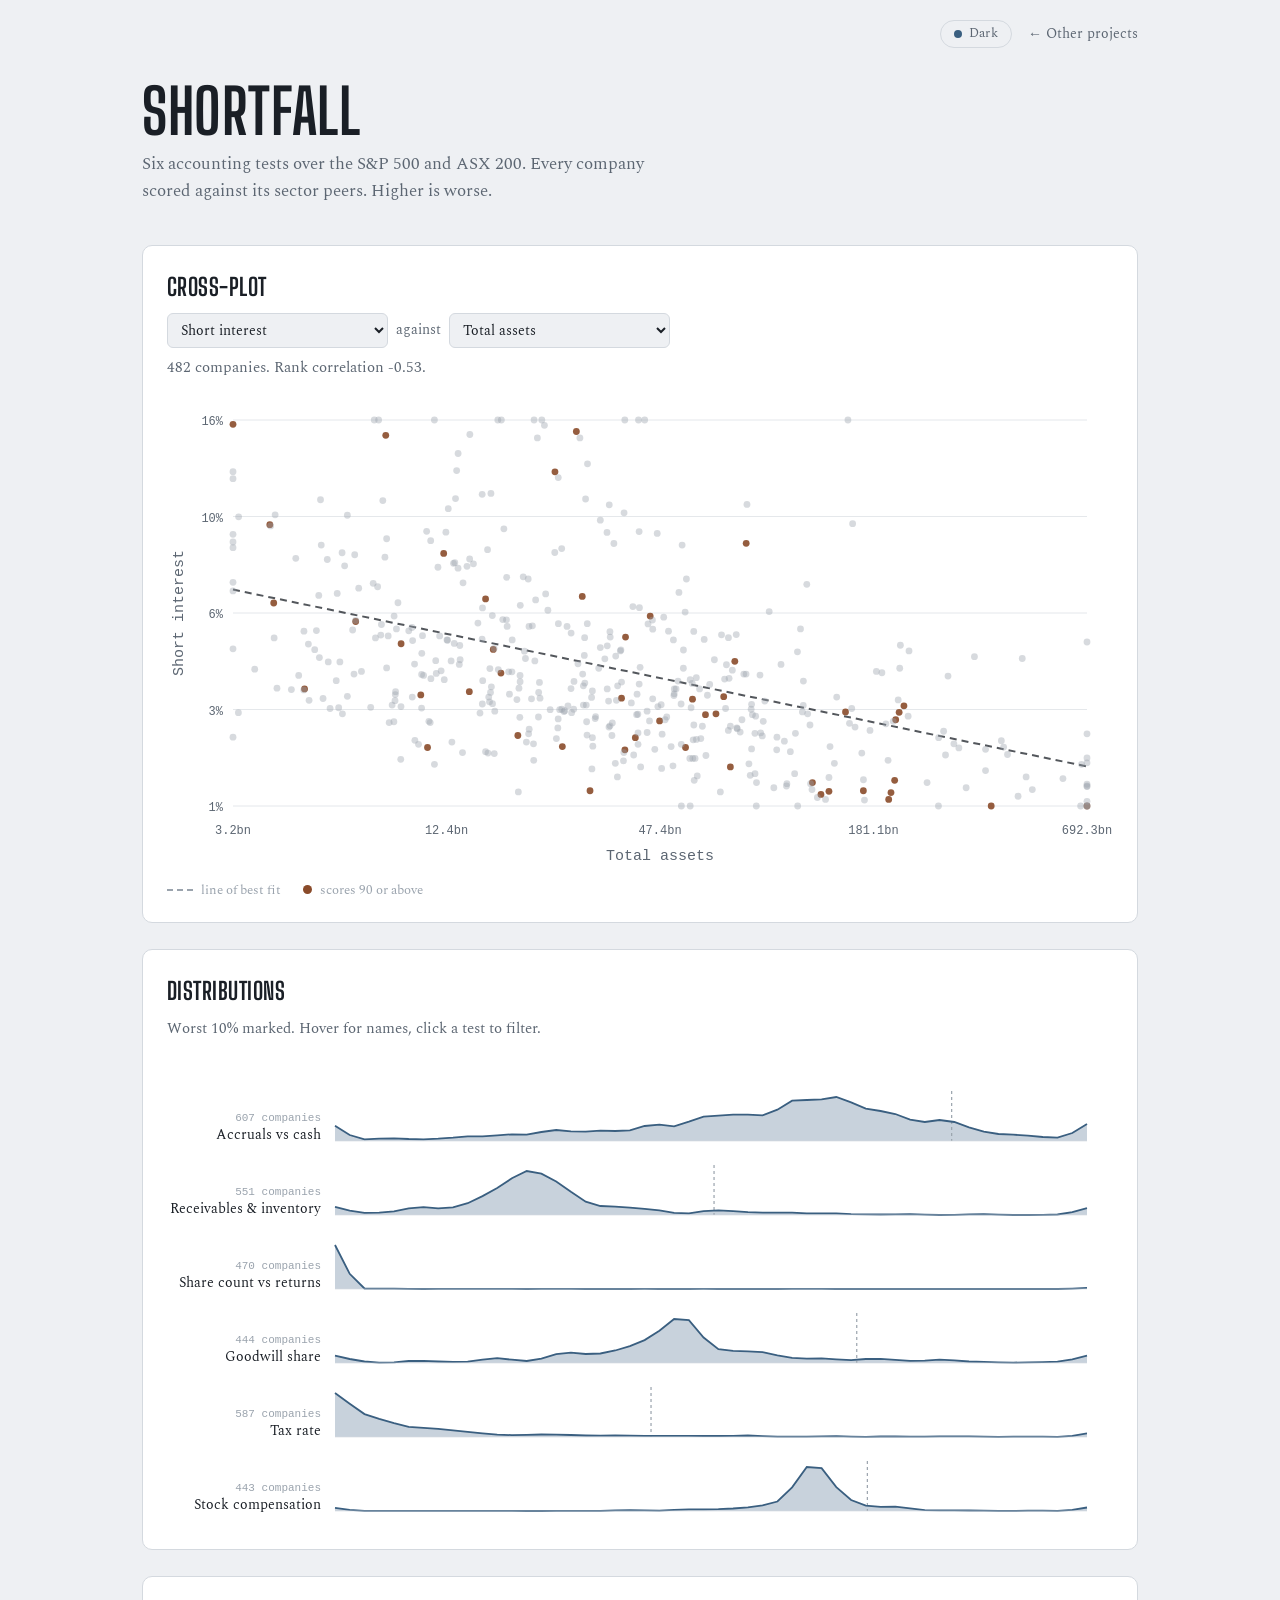
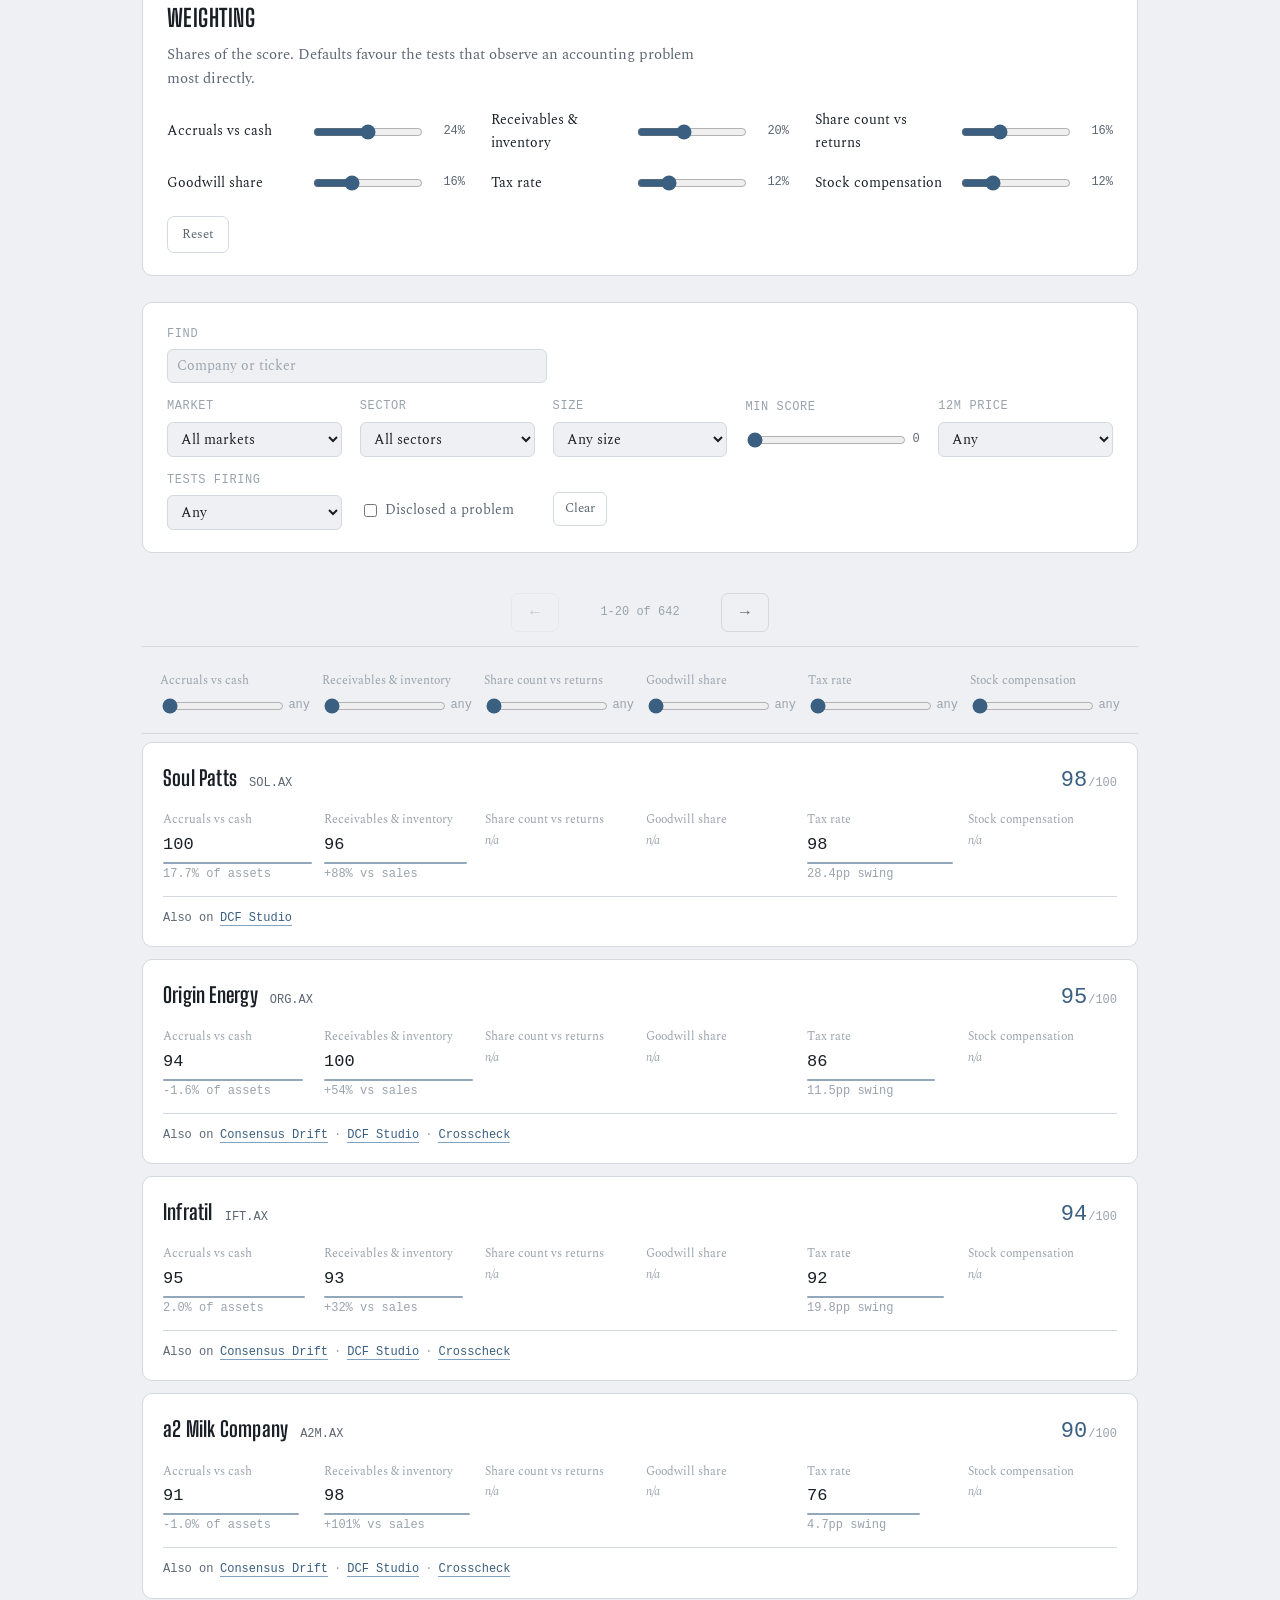
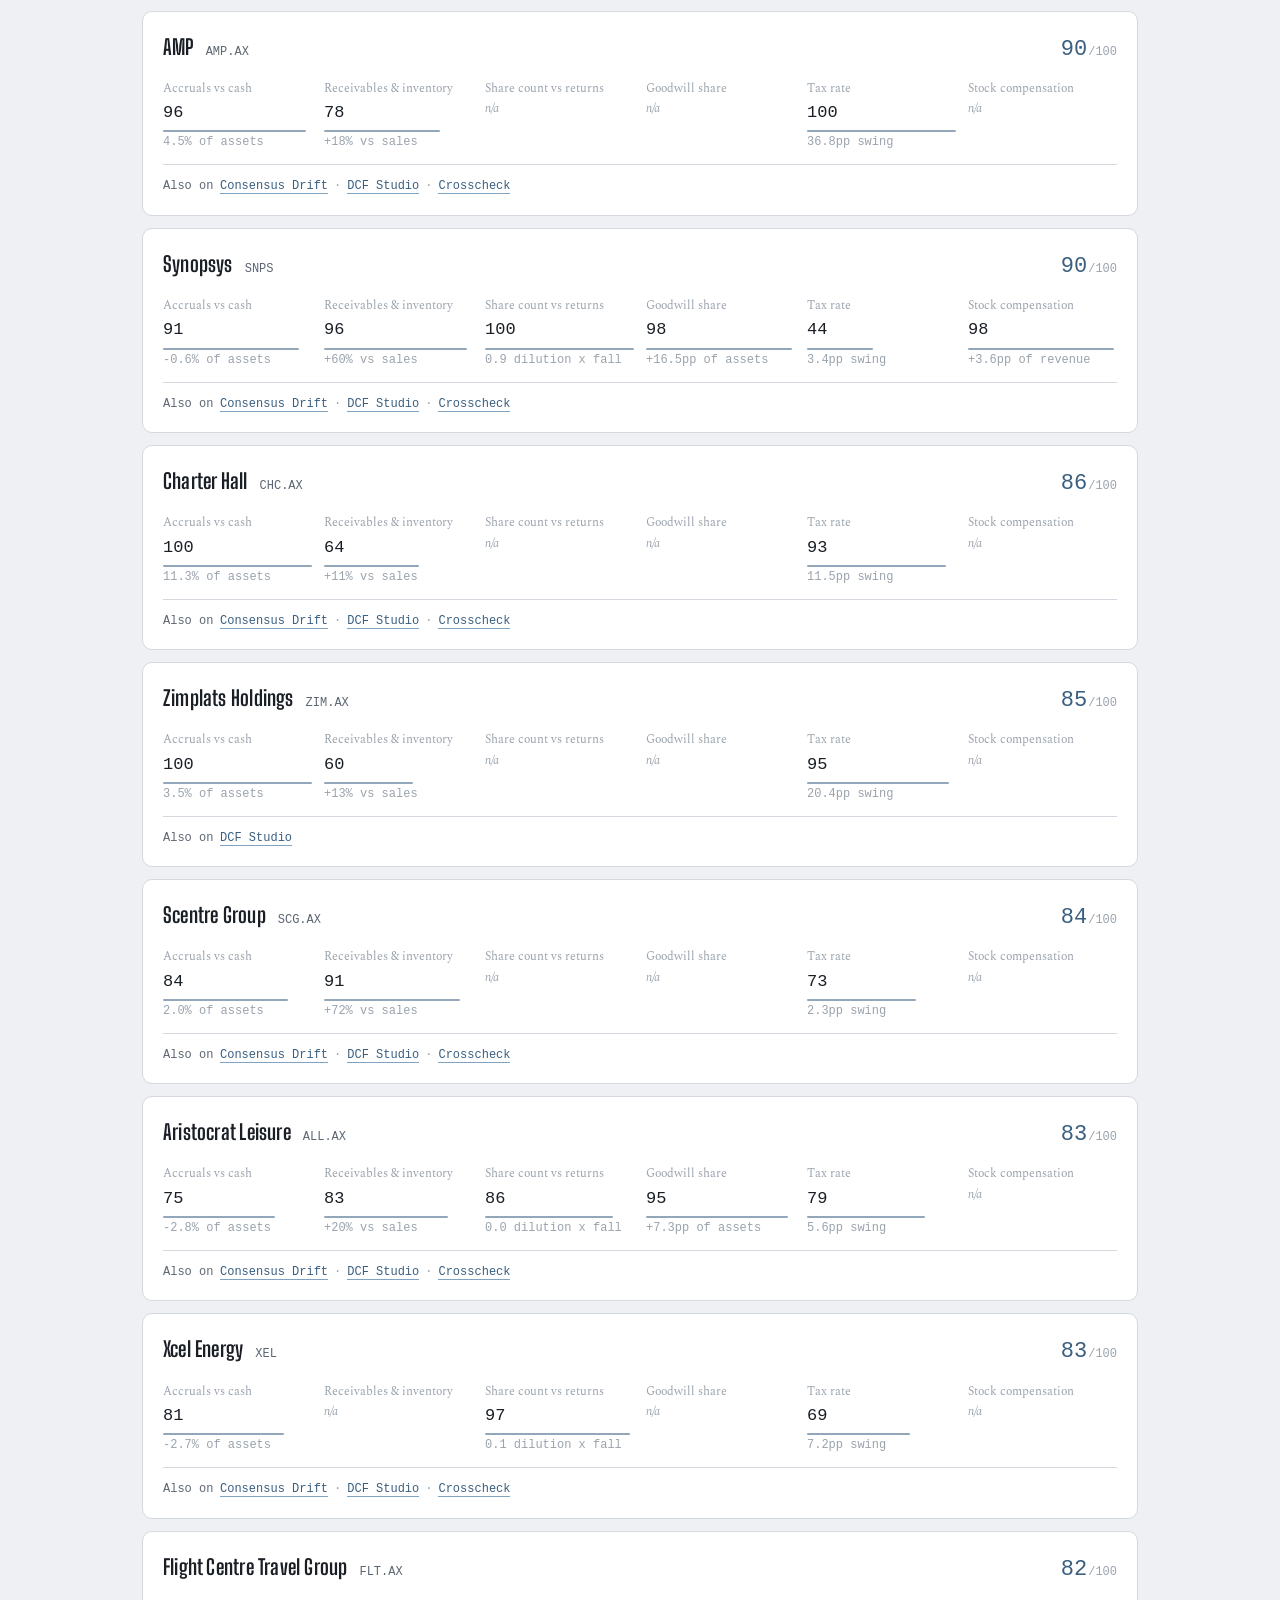
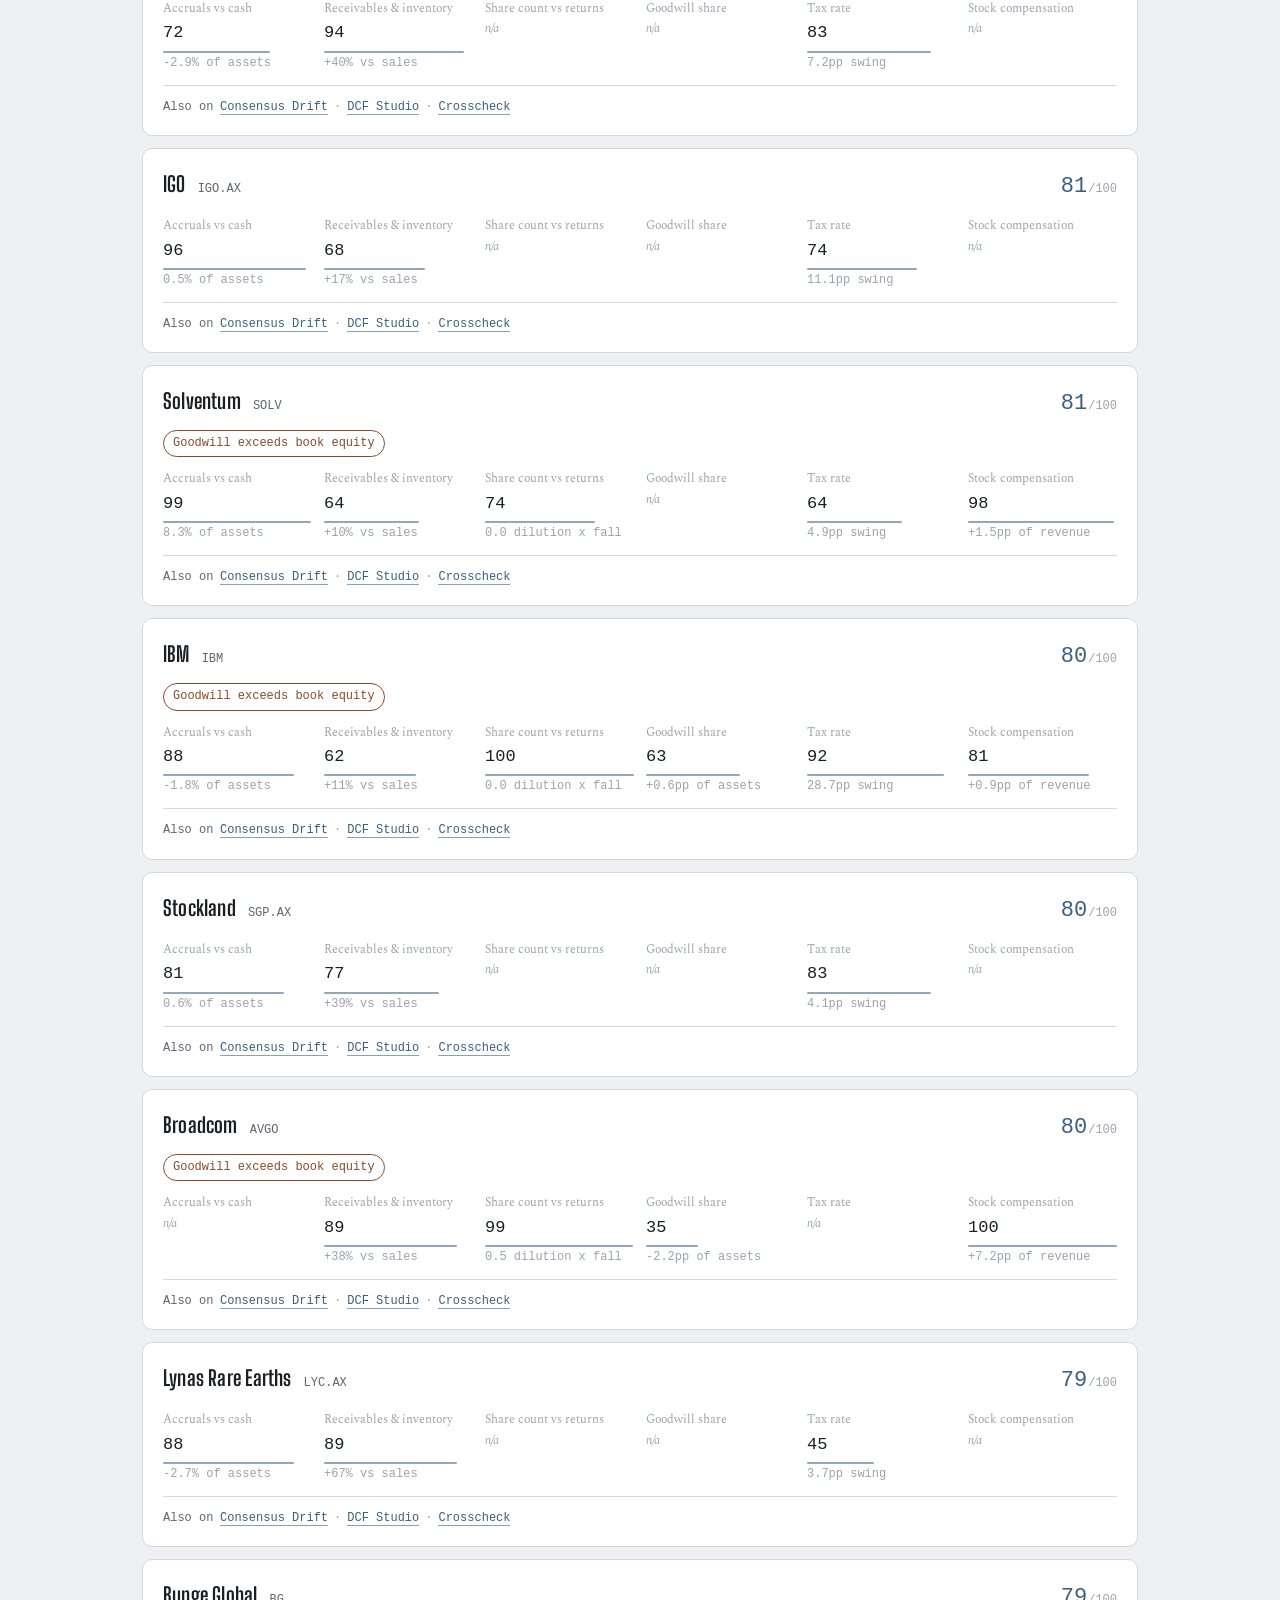
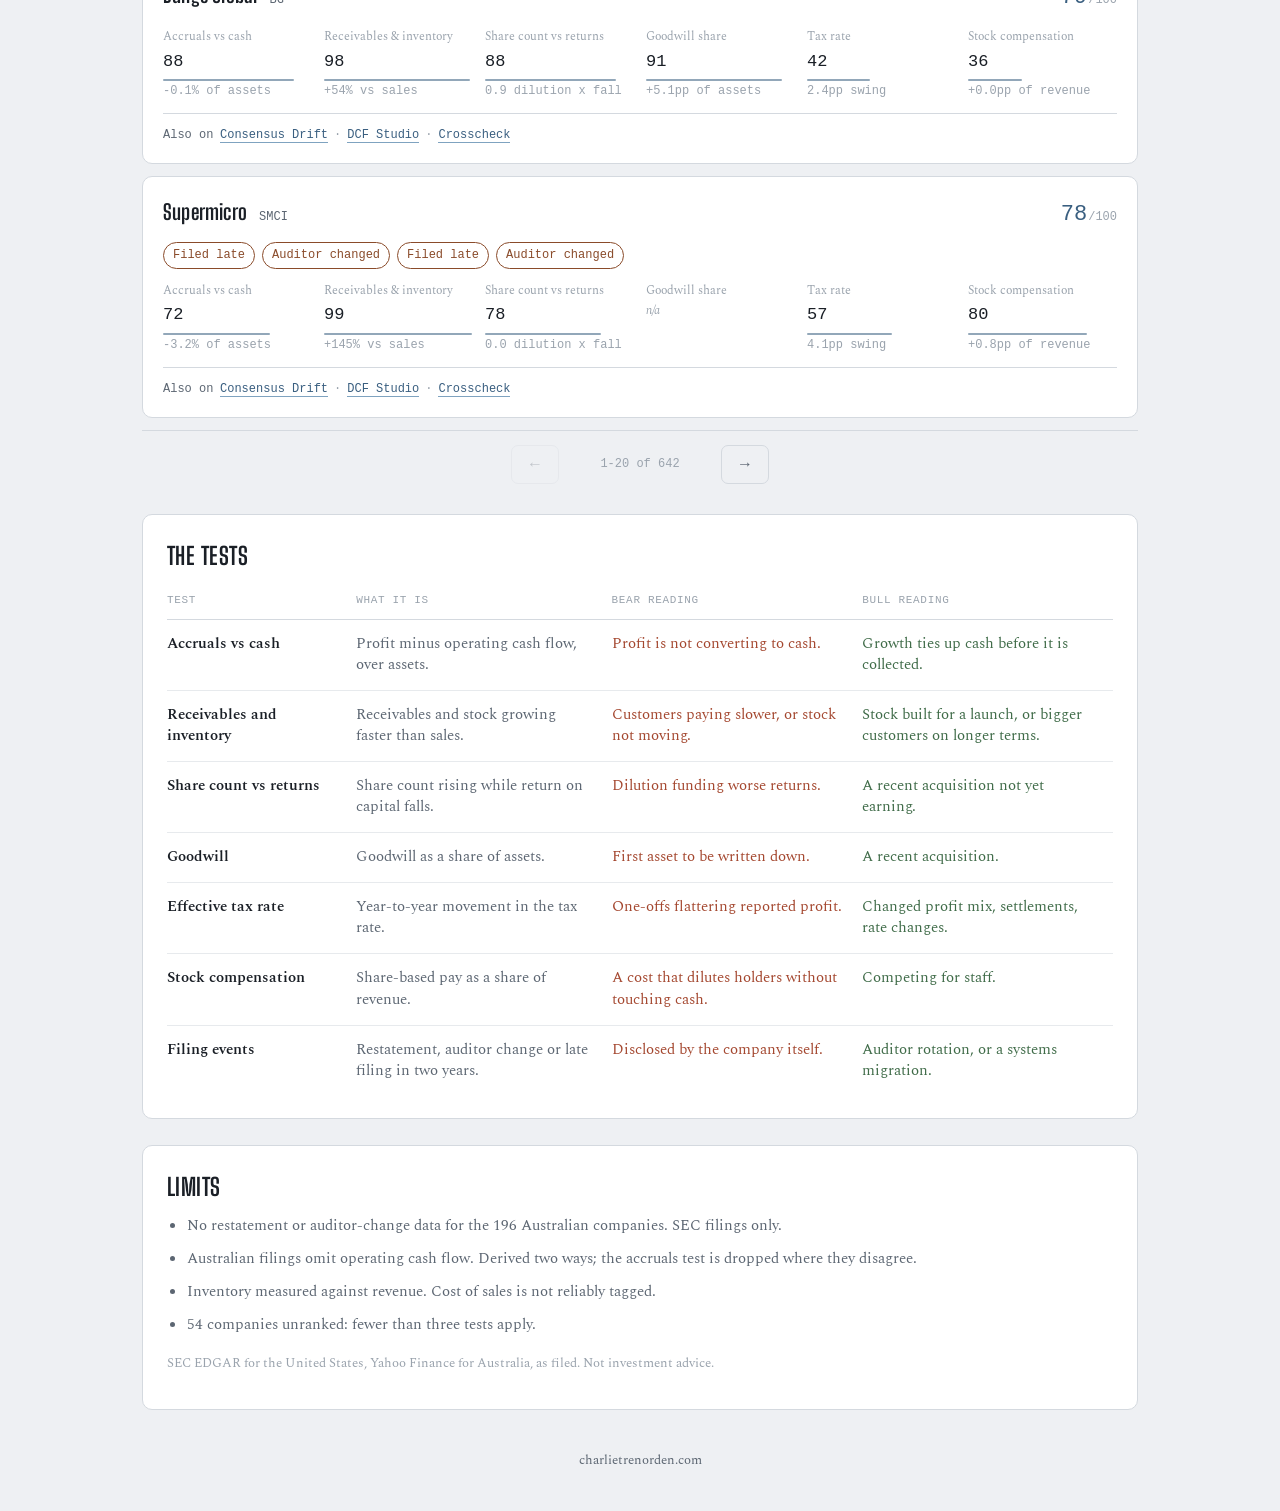
==== commit 54ee50cd: "data: weekly refresh" ====
--- a/docs/index.html
+++ b/docs/index.html
@@ -124,7 +124,7 @@
       test is dropped where they disagree.</li>
       <li>Inventory measured against revenue. Cost of sales is not reliably
       tagged.</li>
-      <li>53 companies unranked: fewer than three tests apply.</li>
+      <li>54 companies unranked: fewer than three tests apply.</li>
     </ul>
     <p class="fineprint">SEC EDGAR for the United States, Yahoo Finance for Australia,
     as filed. Not investment advice.</p>
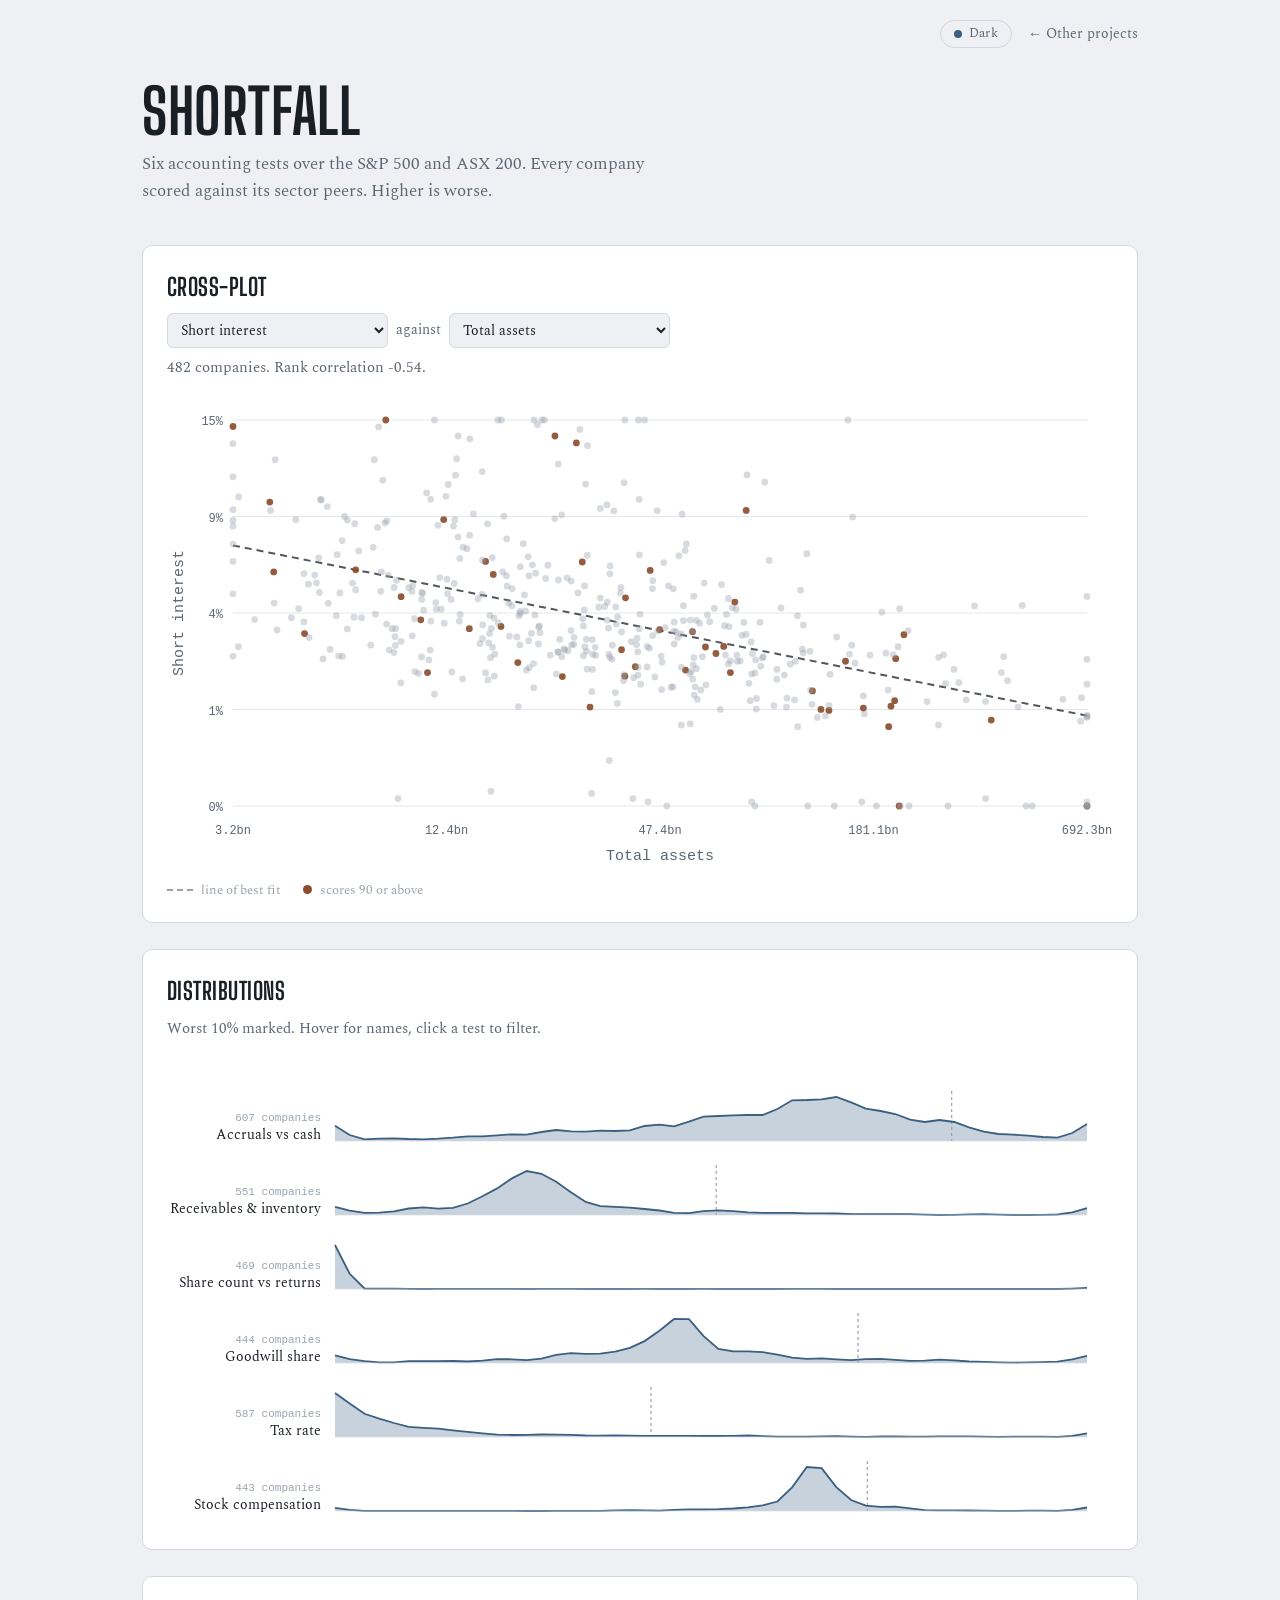
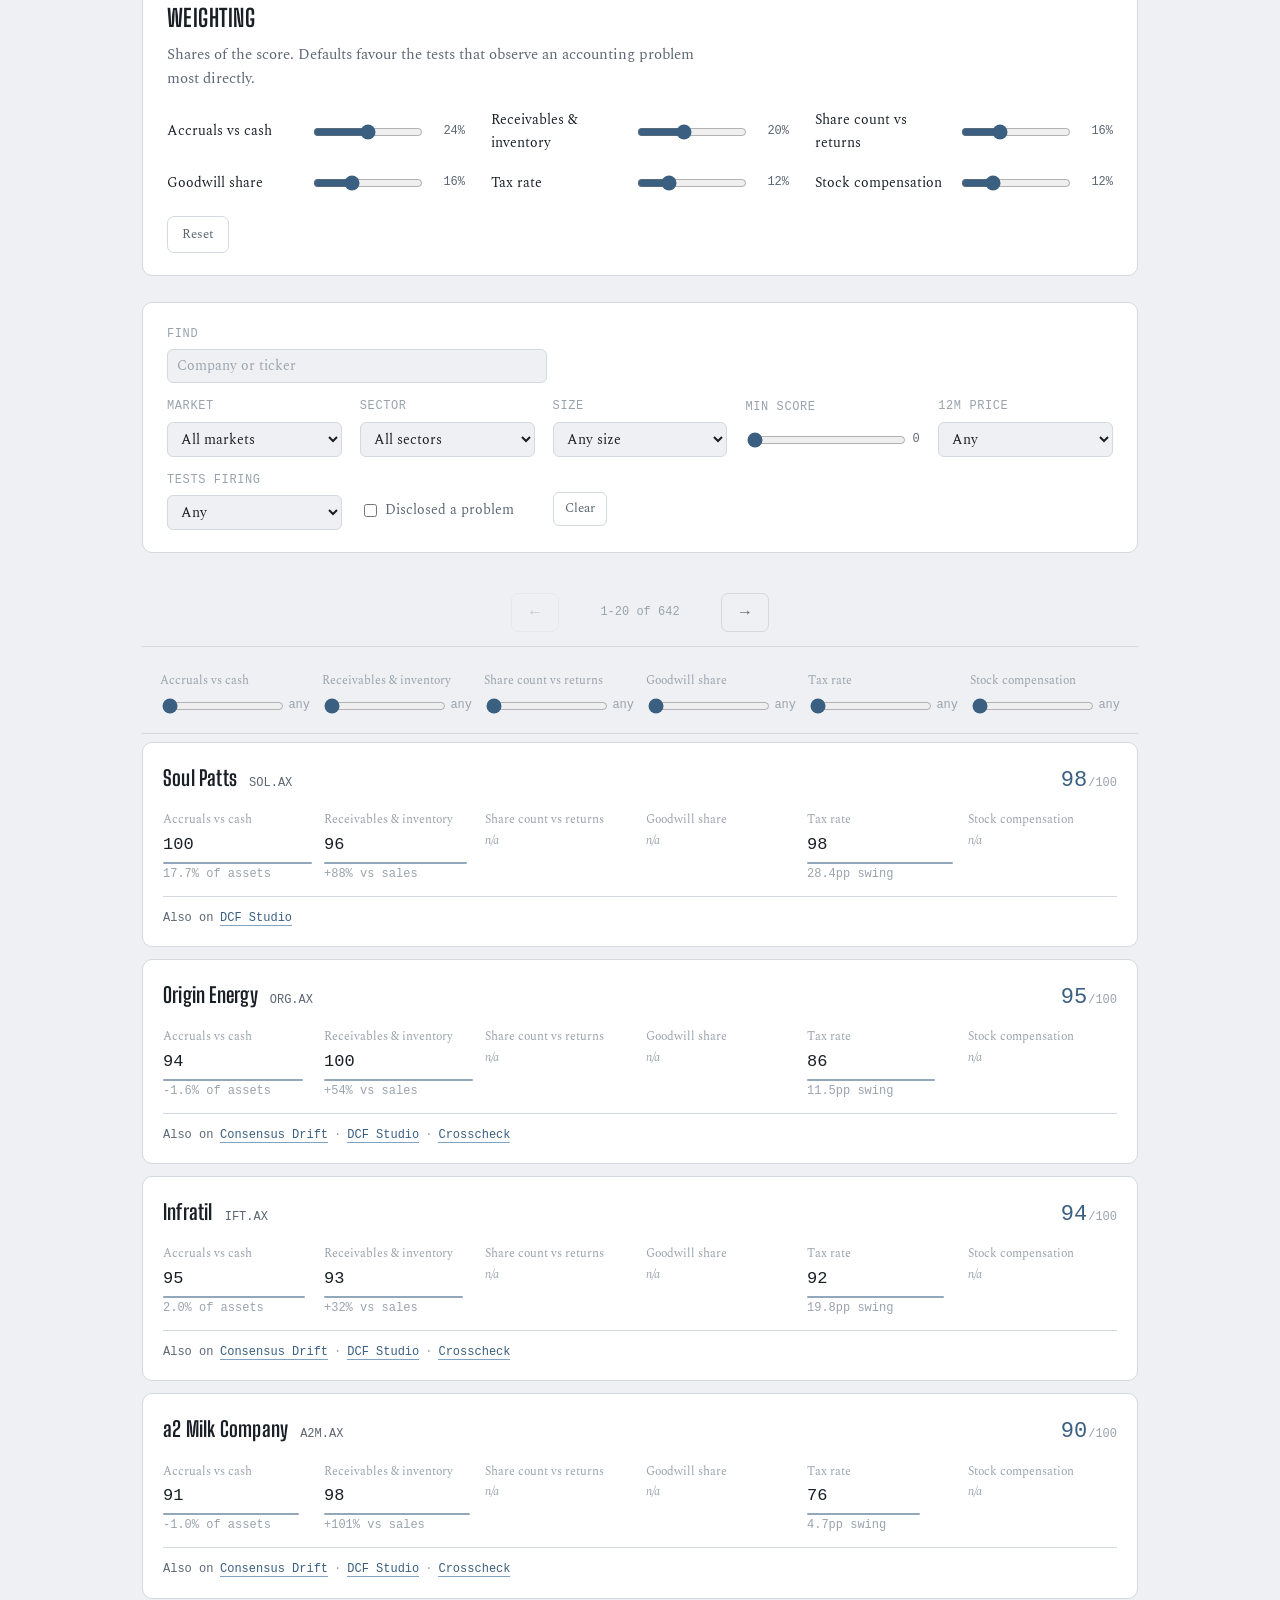
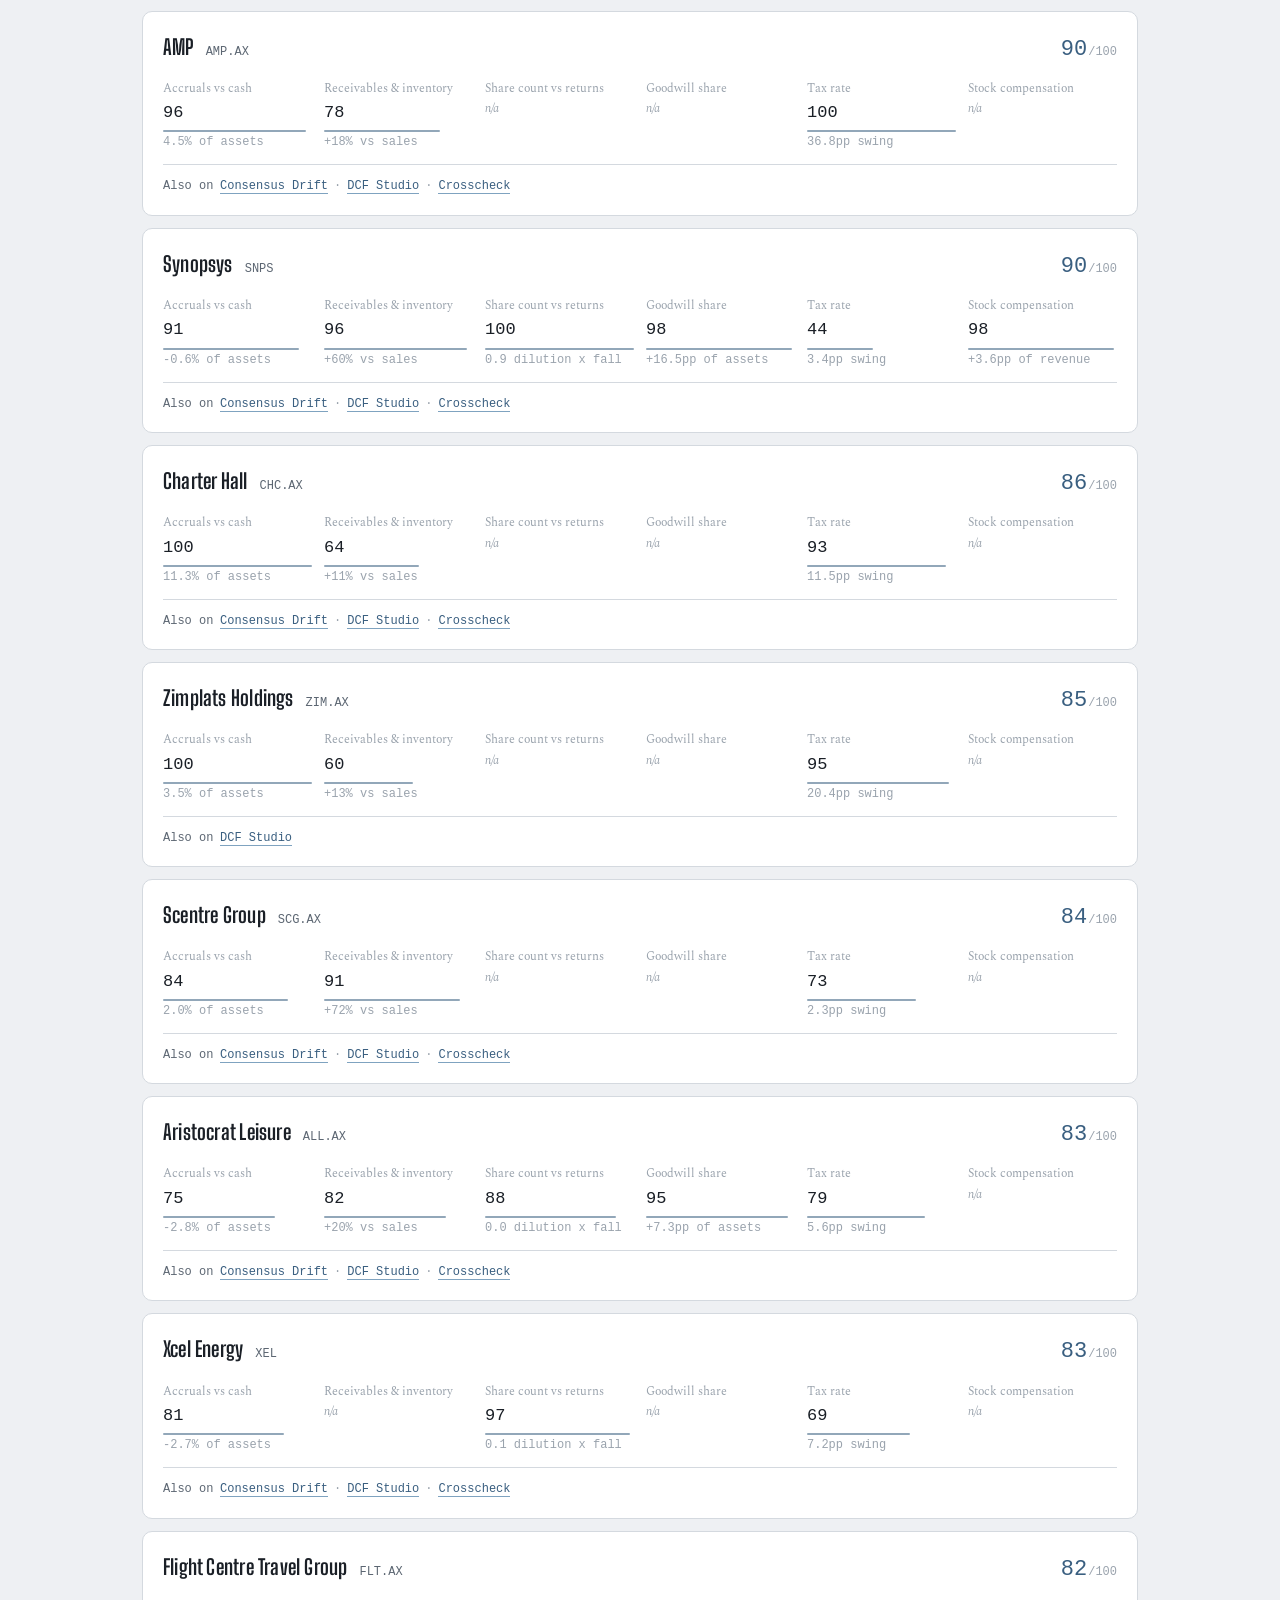
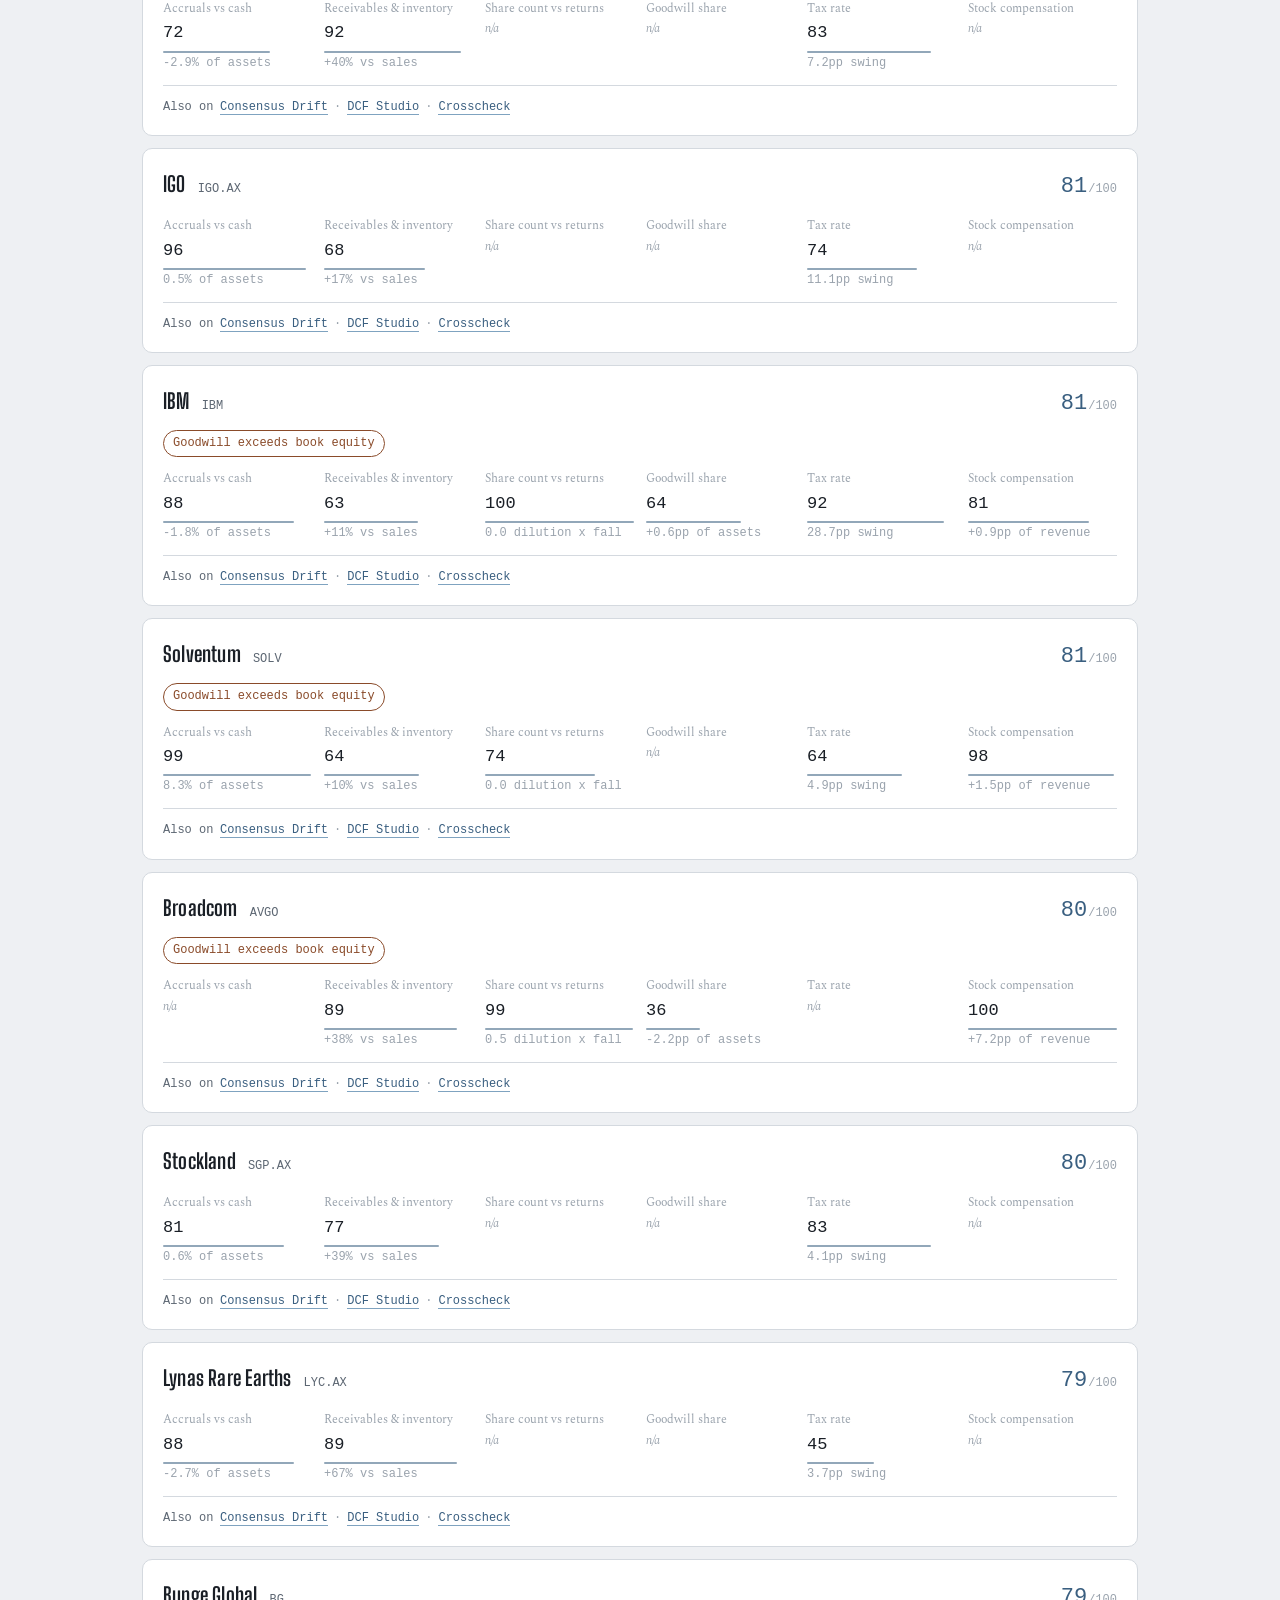
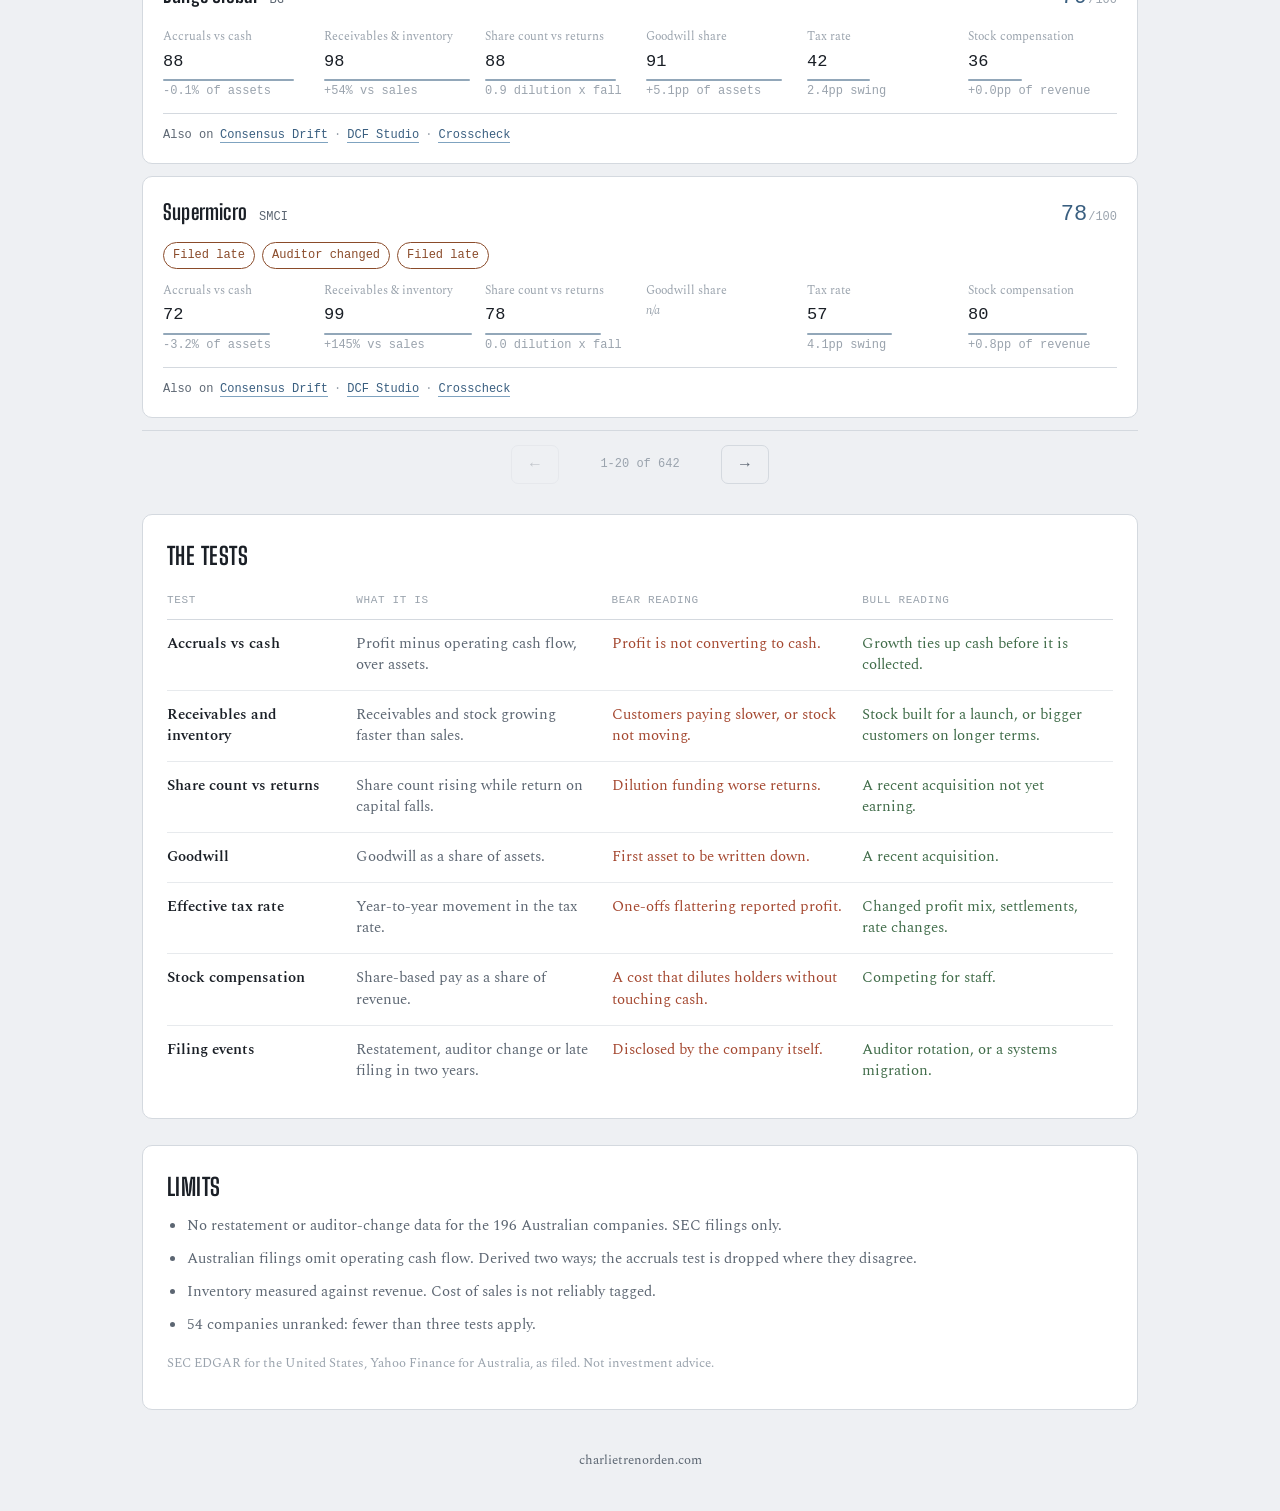
==== commit 3cda0670: "Stop Cloudflare counting each URL update as a pageview Pages that write their URL on interaction wer" ====
--- a/docs/index.html
+++ b/docs/index.html
@@ -32,7 +32,7 @@
 </script>
 <link rel="stylesheet" href="style.css">
 <script>/* Analytics, gated. Two kinds of visitor are not an audience: anyone who has opted out with ?nostats=1, and automation - navigator.webdriver is the one signal true for Playwright, Puppeteer and Selenium alike. Inline and dependency-free on purpose: served from the Worker, a bad deploy there would stop analytics on every site. See site-stats/beacon. */
-(function(){try{var X="ct.nostats",C="ct_nostats",D=";path=/;domain=.charlietrenorden.com",q=location.search,out=false;if(q.indexOf("nostats=1")>-1){try{localStorage.setItem(X,"1")}catch(e){}document.cookie=C+"=1"+D+";max-age=63072000;samesite=lax";}if(q.indexOf("nostats=0")>-1){try{localStorage.removeItem(X)}catch(e){}document.cookie=C+"="+D+";max-age=0";}try{out=!!localStorage.getItem(X)}catch(e){}if(!out)out=document.cookie.indexOf(C+"=1")>-1;if(out||navigator.webdriver)return;var d=document,s;s=d.createElement("script");s.defer=true;s.src="https://static.cloudflareinsights.com/beacon.min.js";s.setAttribute("data-cf-beacon",'\x7b"token": "32b821209b5441a08df42ccf61c9e6c2"\x7d');d.head.appendChild(s);s=d.createElement("script");s.defer=true;s.src="https://beacon.charlietrenorden.com/b.js";d.head.appendChild(s);}catch(e){}})();</script>
+(function(){try{var X="ct.nostats",C="ct_nostats",D=";path=/;domain=.charlietrenorden.com",q=location.search,out=false;if(q.indexOf("nostats=1")>-1){try{localStorage.setItem(X,"1")}catch(e){}document.cookie=C+"=1"+D+";max-age=63072000;samesite=lax";}if(q.indexOf("nostats=0")>-1){try{localStorage.removeItem(X)}catch(e){}document.cookie=C+"="+D+";max-age=0";}try{out=!!localStorage.getItem(X)}catch(e){}if(!out)out=document.cookie.indexOf(C+"=1")>-1;if(out||navigator.webdriver)return;var d=document,s;s=d.createElement("script");s.defer=true;s.src="https://static.cloudflareinsights.com/beacon.min.js";s.setAttribute("data-cf-beacon",'\x7b"token": "32b821209b5441a08df42ccf61c9e6c2", "spa": false\x7d');d.head.appendChild(s);s=d.createElement("script");s.defer=true;s.src="https://beacon.charlietrenorden.com/b.js";d.head.appendChild(s);}catch(e){}})();</script>
 </head>
 <body>
 <div class="page">
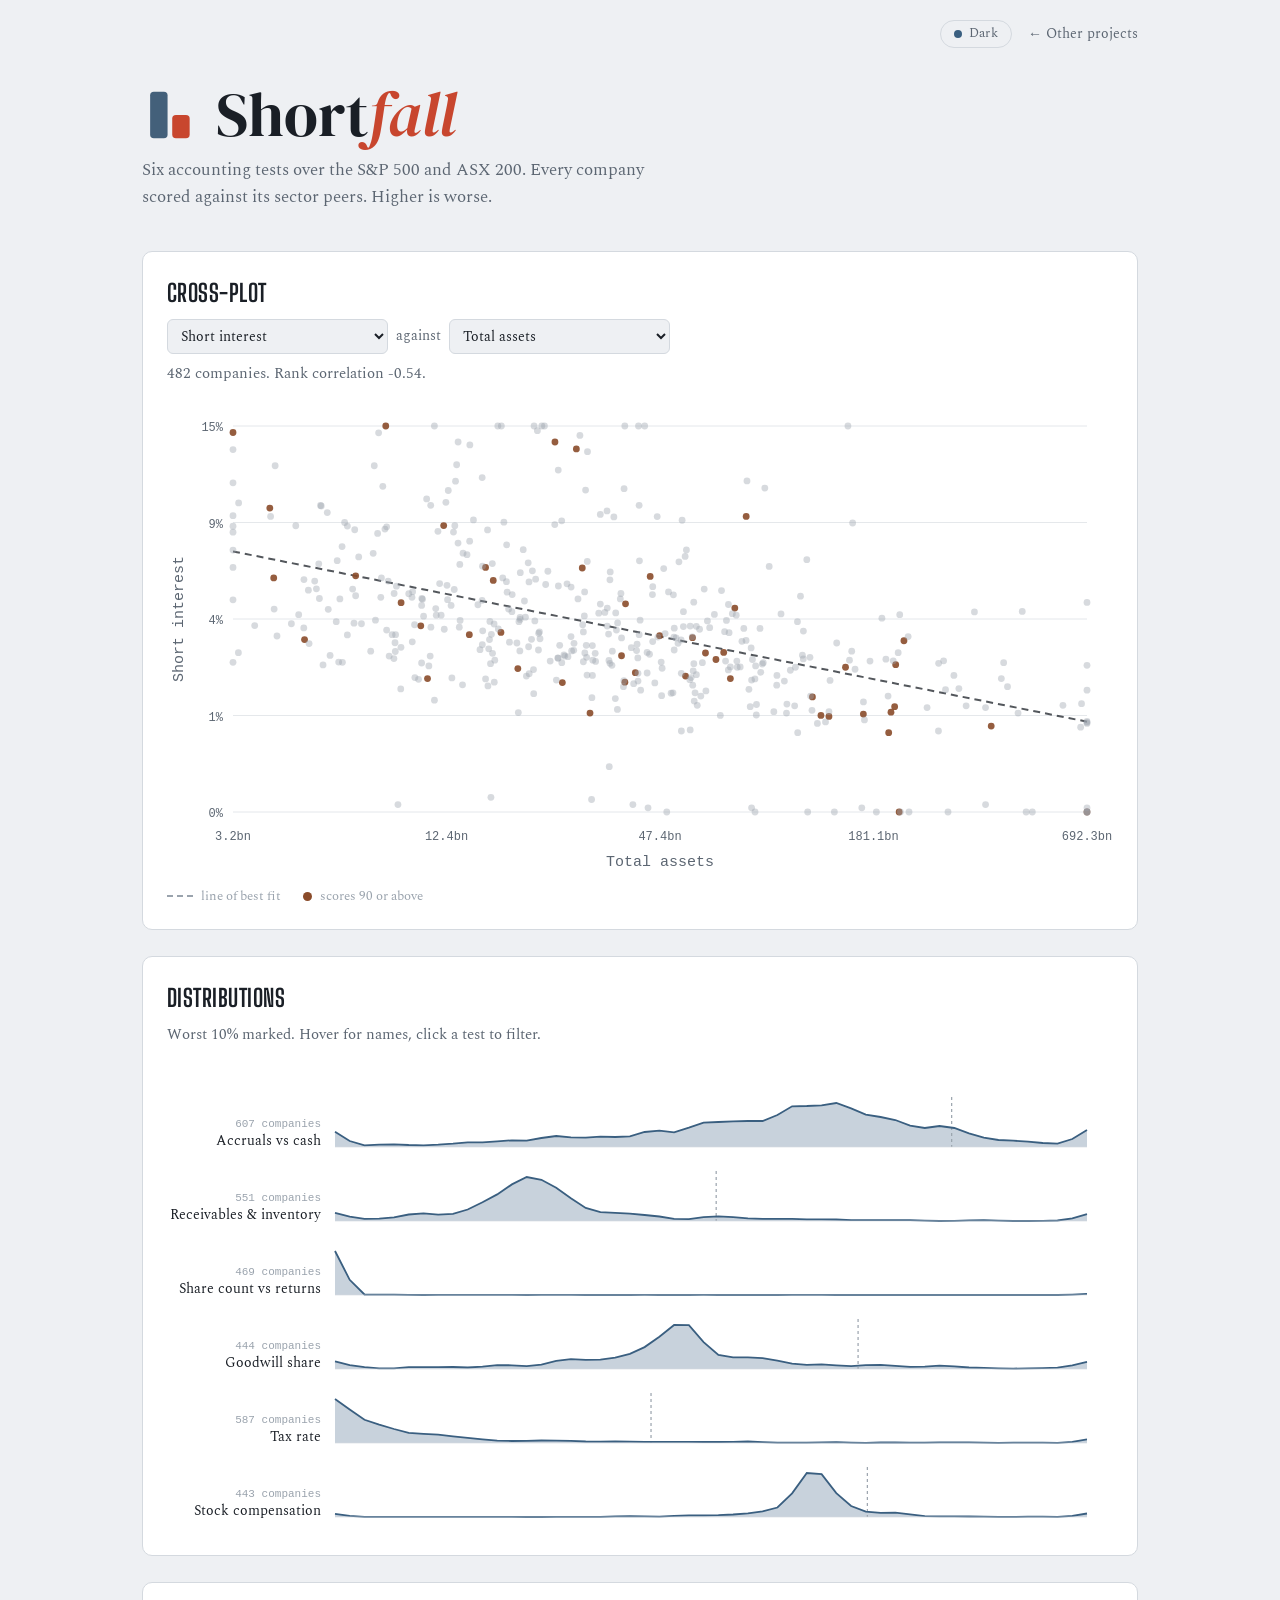
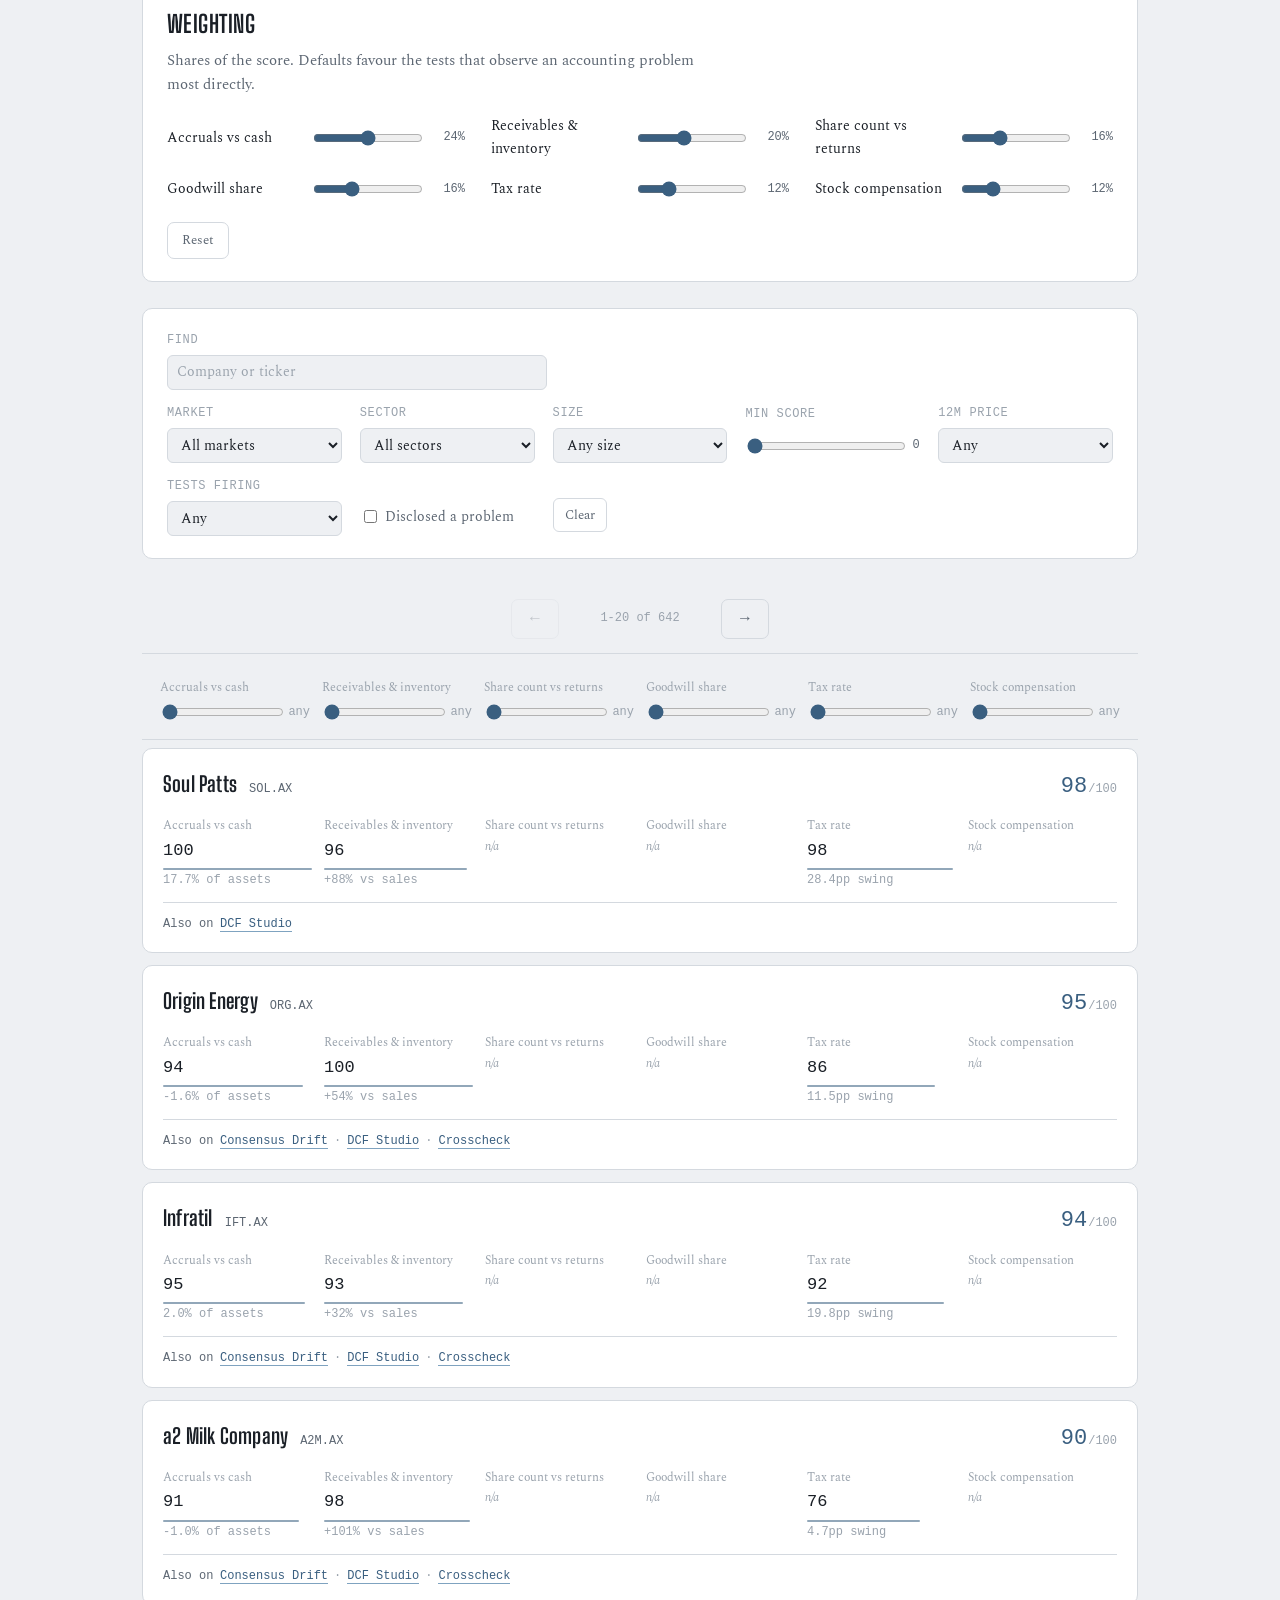
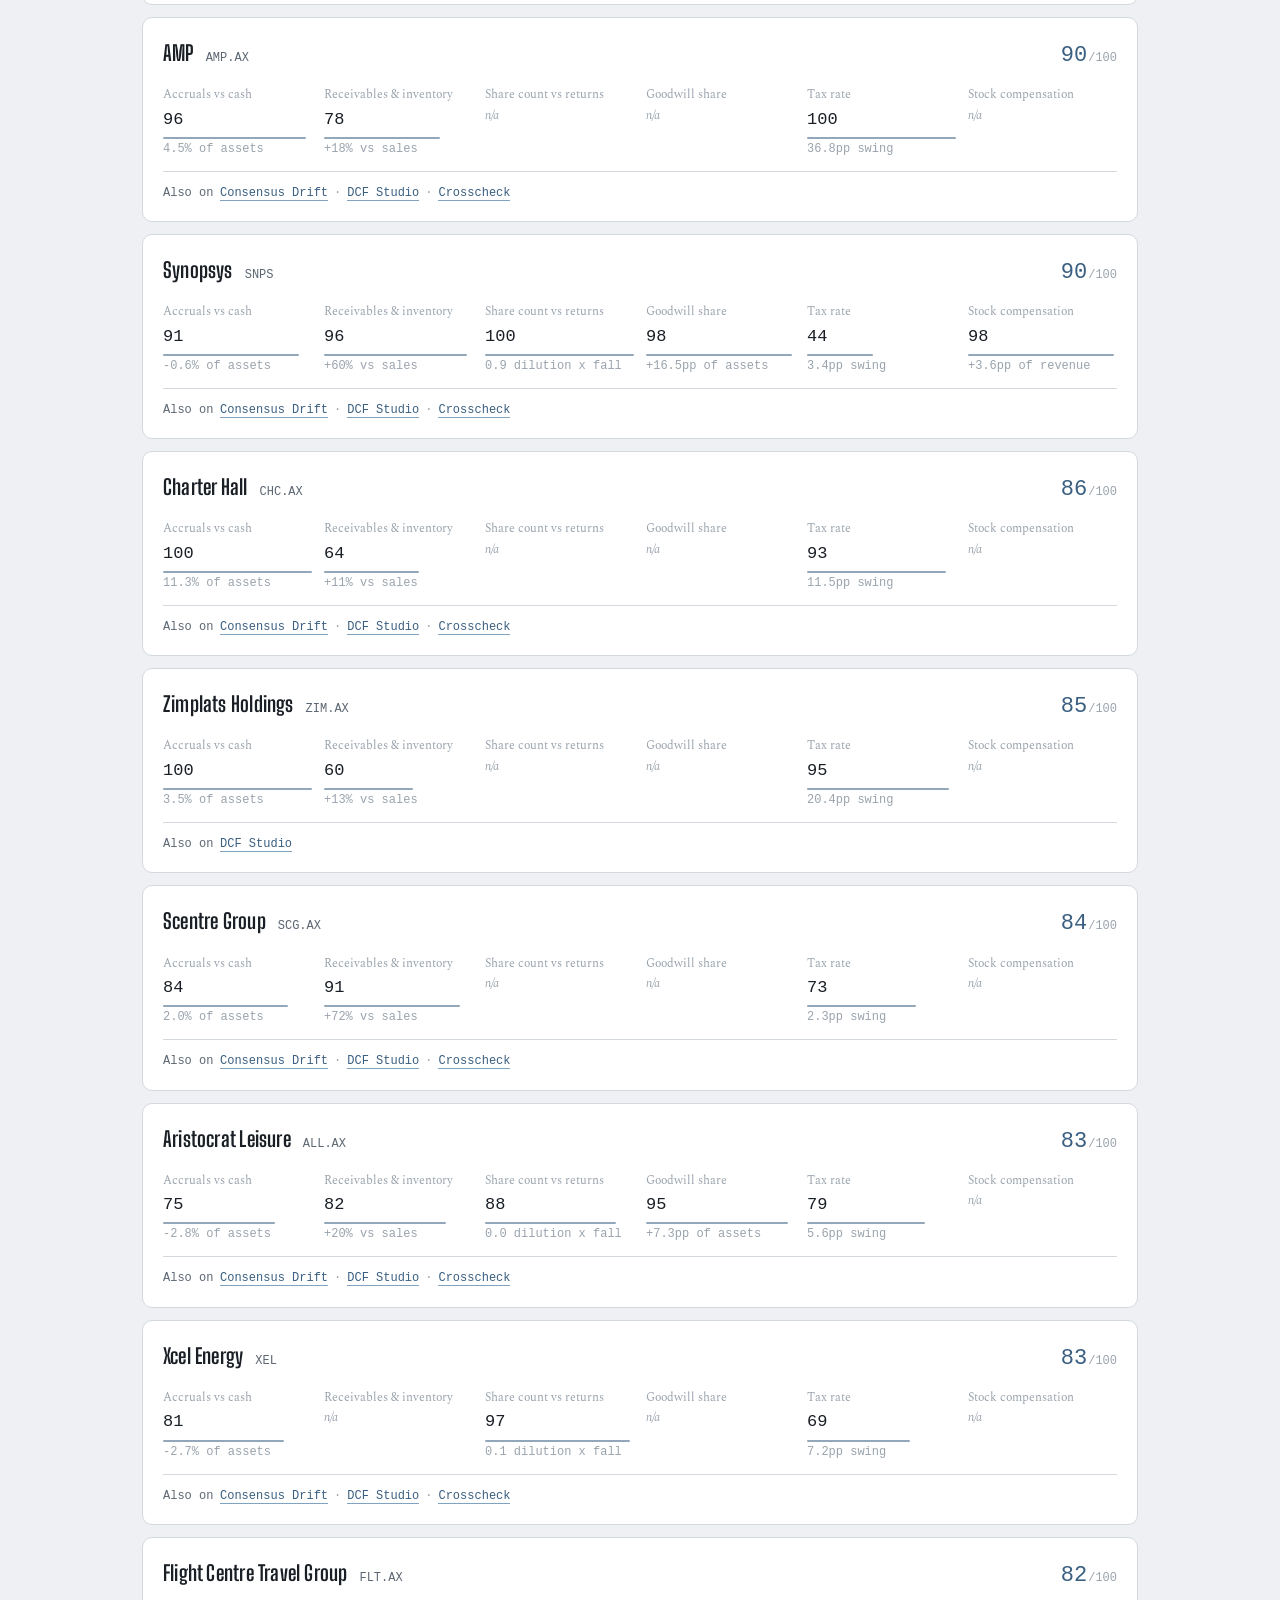
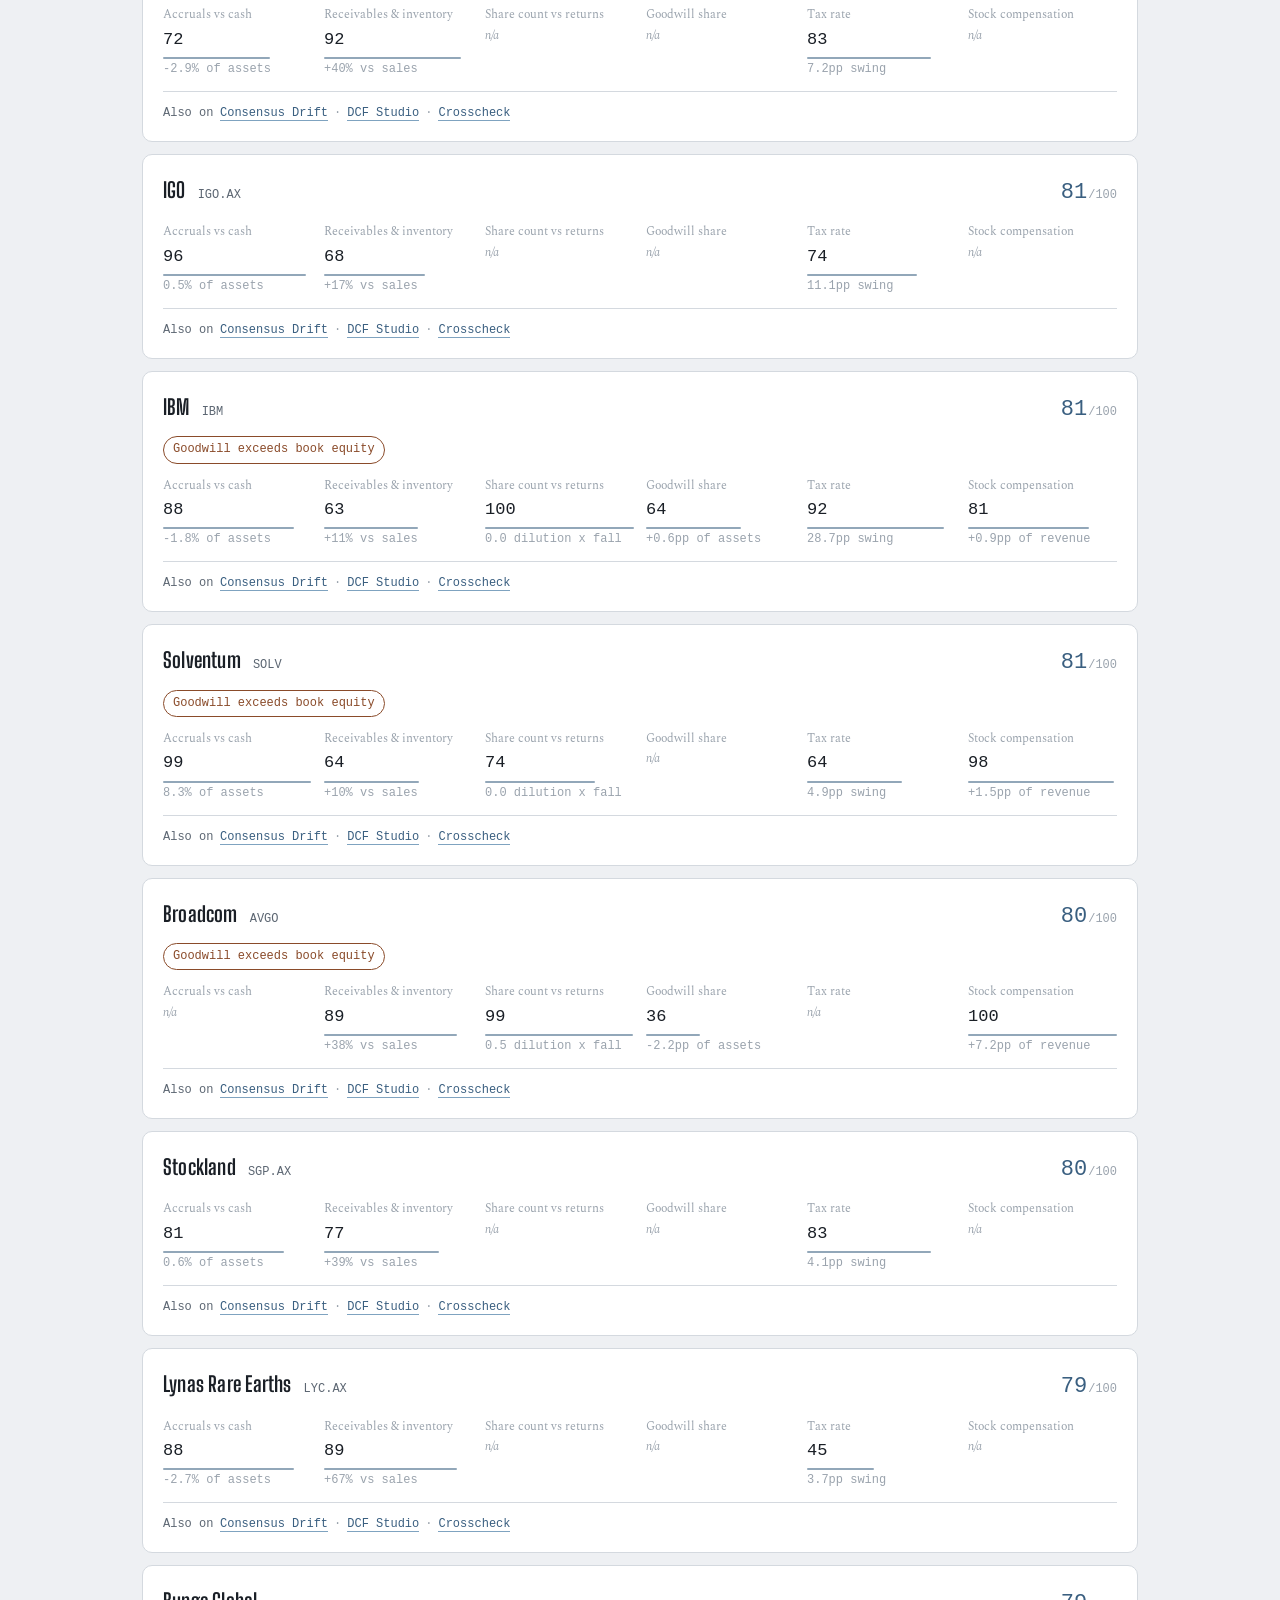
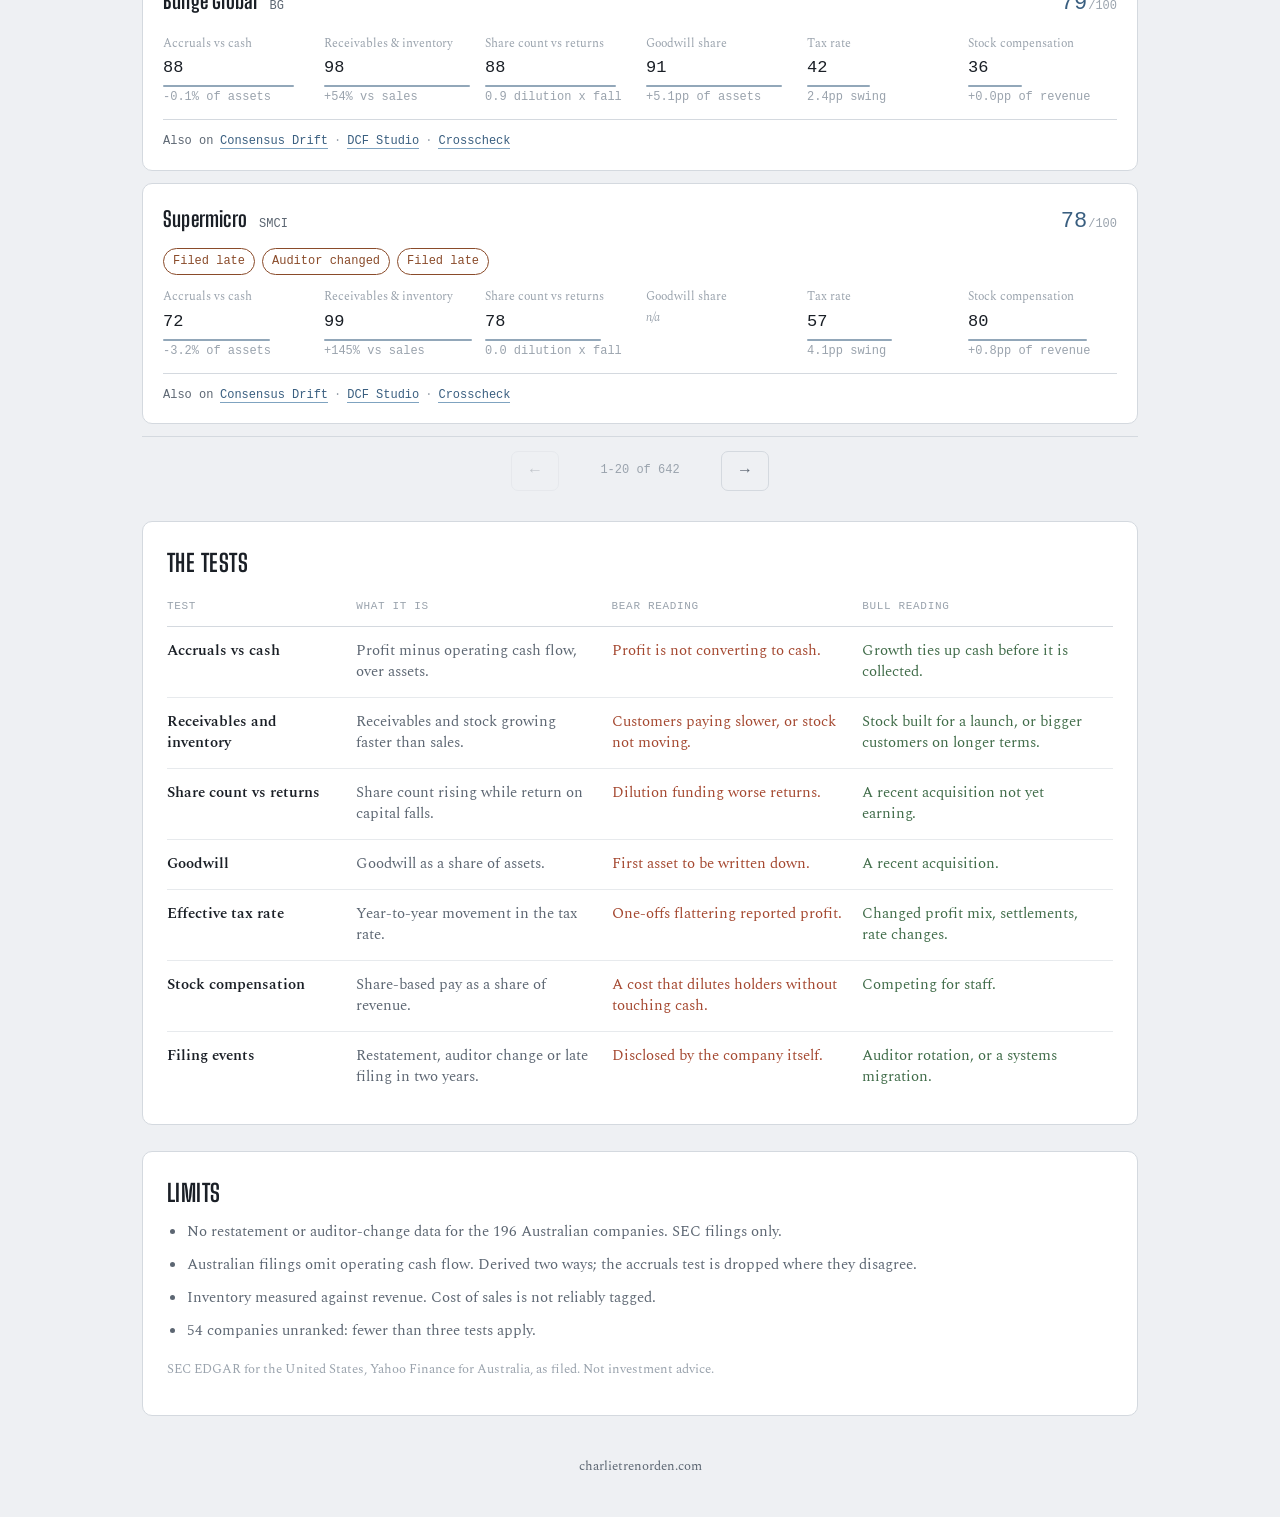
==== commit d28e87bb: "Wordmark: two-bar icon and Short/fall in DM Serif Display, matching the homepage card Co-Authored-By" ====
--- a/docs/index.html
+++ b/docs/index.html
@@ -42,7 +42,7 @@
   </div>
 
   <header class="hero">
-    <h1>Shortfall</h1>
+    <h1 class="wm"><svg viewBox="0 0 24 24" aria-hidden="true"><rect x="3.5" y="2" width="7.5" height="20" rx="1.6" fill="#43607a"/><rect x="13" y="12" width="7.5" height="10" rx="1.6" fill="var(--coral)"/></svg><span>Short<i>fall</i></span></h1>
     <p class="lede">Six accounting tests over the S&amp;P 500 and ASX&nbsp;200.
     Every company scored against its sector peers. Higher is worse.</p>
   </header>
--- a/docs/style.css
+++ b/docs/style.css
@@ -9,6 +9,18 @@
   src: url("big-shoulders.woff2") format("woff2");
   font-weight: 700;
   font-display: swap;
+}
+
+/* Subset to the letters of the wordmark only. */
+@font-face {
+  font-family: "DM Serif Display";
+  src: url("dmserif-sf.woff2") format("woff2");
+  font-weight: 400; font-style: normal; font-display: swap;
+}
+@font-face {
+  font-family: "DM Serif Display";
+  src: url("dmserif-italic-sf.woff2") format("woff2");
+  font-weight: 400; font-style: italic; font-display: swap;
 }
 
 /* Spectral, self-hosted. The homepage already uses it, so the estate stays
@@ -40,6 +52,7 @@
   --rule: #d4d9df;
   --accent: #3a5f80;
   --accent-soft: #7fa3c0;
+  --coral: #c8462e;
   --warn: #8a4b2a;
   --bear: #a4472f;
   --bull: #3f6b48;
@@ -57,6 +70,7 @@
     --rule: #262f3a;
     --accent: #82a8ca;
     --accent-soft: #46617d;
+    --coral: #ff8a70;
     --warn: #d29b76;
     --bear: #c9705a;
     --bull: #7ba37f;
@@ -72,6 +86,7 @@
   --rule: #262f3a;
   --accent: #82a8ca;
   --accent-soft: #46617d;
+  --coral: #ff8a70;
   --warn: #d29b76;
   --bear: #c9705a;
   --bull: #7ba37f;
@@ -114,10 +129,12 @@
   font-family: var(--mono); font-size: 12px; color: var(--soft);
 }
 h1 {
-  font-family: var(--display); font-weight: 700;
-  font-size: clamp(38px, 6vw, 62px); line-height: 0.95;
-  margin: 0 0 10px; letter-spacing: 0.01em; text-transform: uppercase;
-}
+  font: 400 clamp(38px, 6vw, 62px)/1.05 "DM Serif Display", Georgia, serif;
+  margin: 0 0 10px;
+}
+h1.wm { display: flex; align-items: center; gap: .3em; }
+h1.wm svg { height: .9em; width: .9em; flex: none; }
+h1.wm i { color: var(--coral); }
 .lede { color: var(--soft); max-width: 60ch; margin: 0; font-size: 17px; }
 
 h2 {
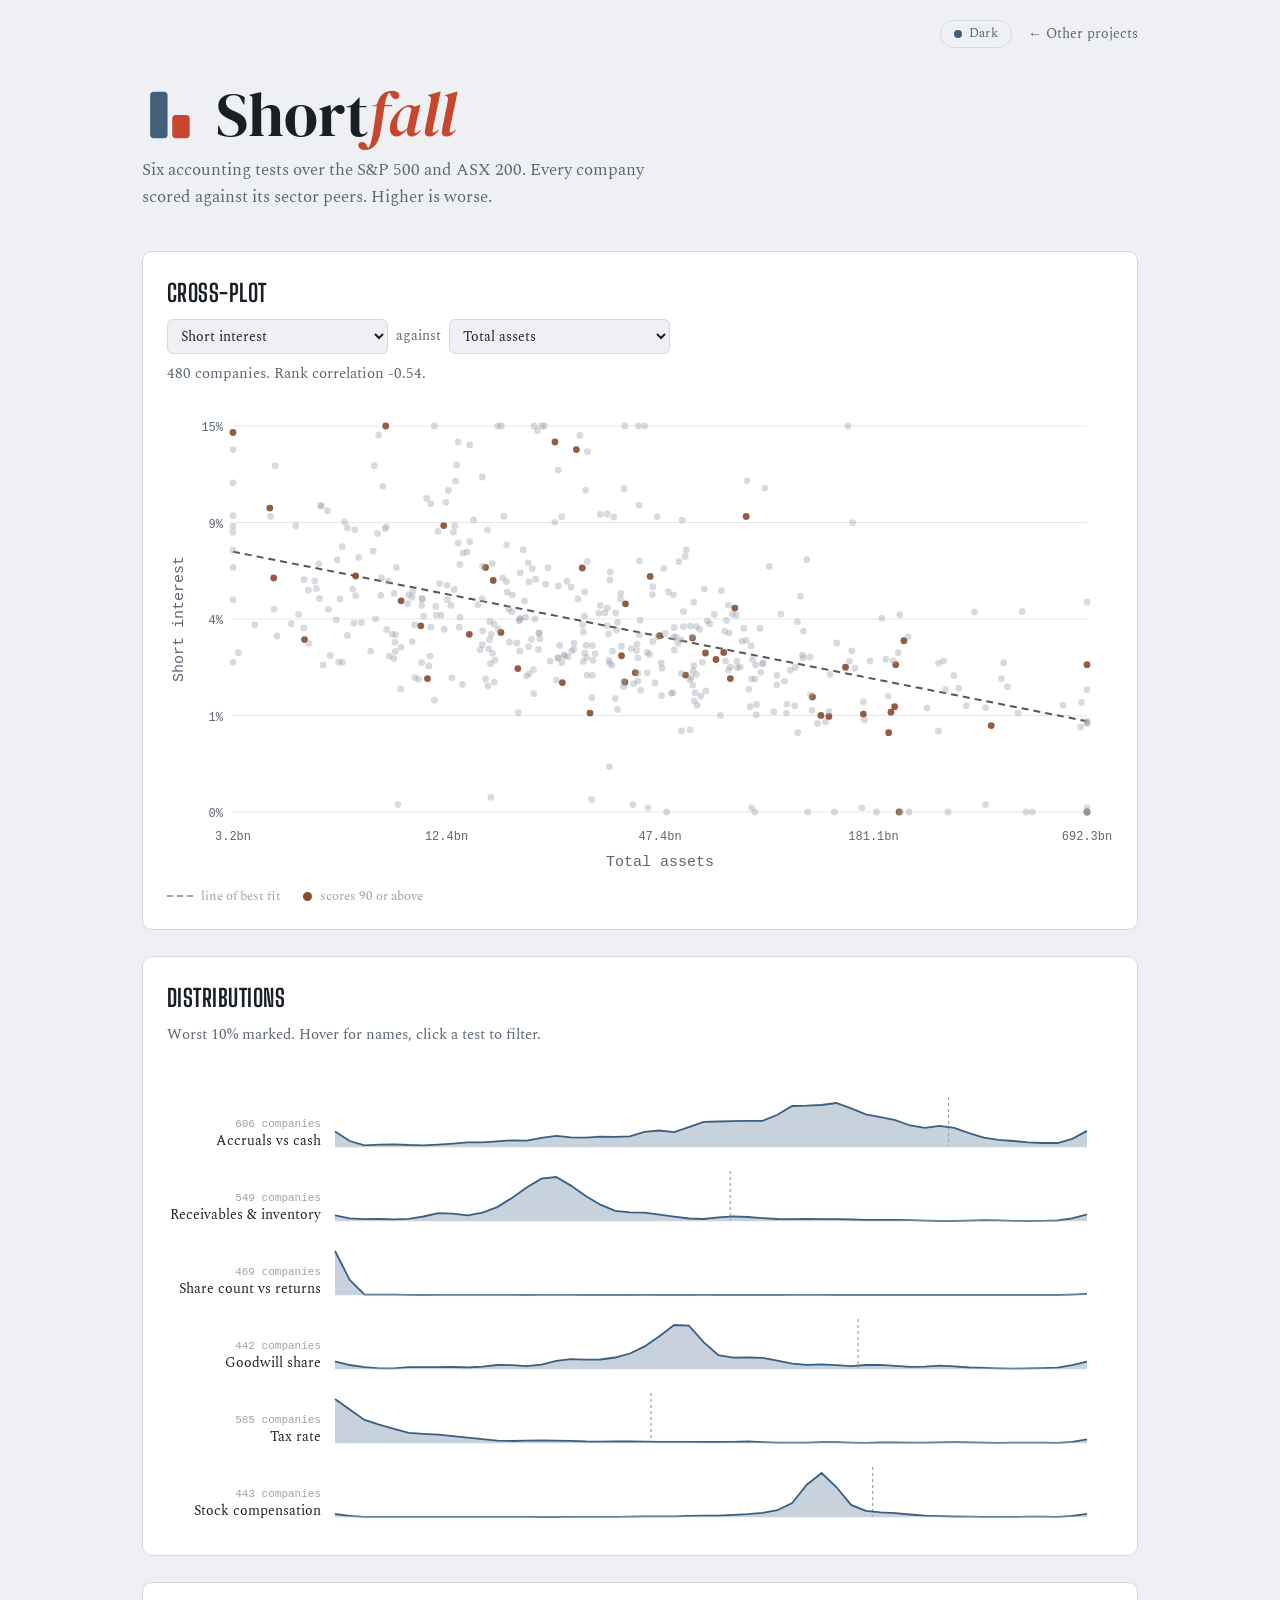
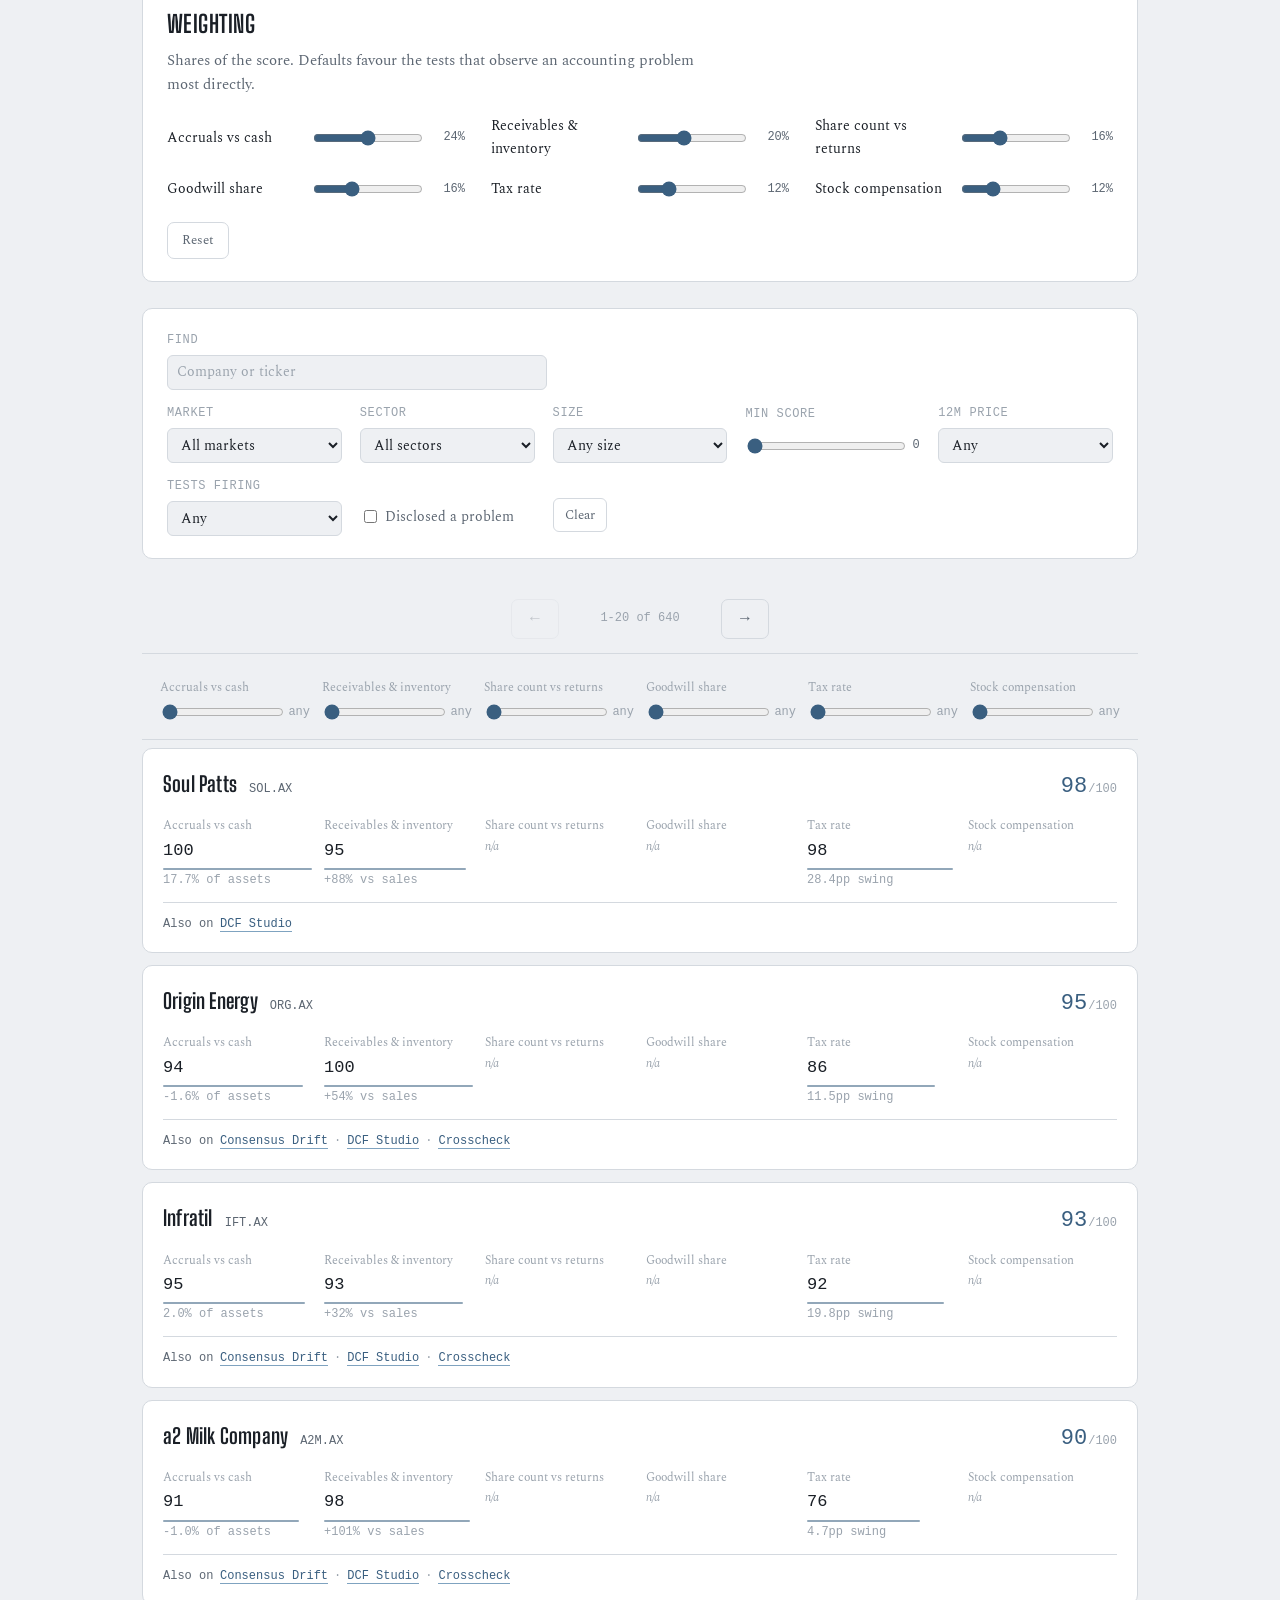
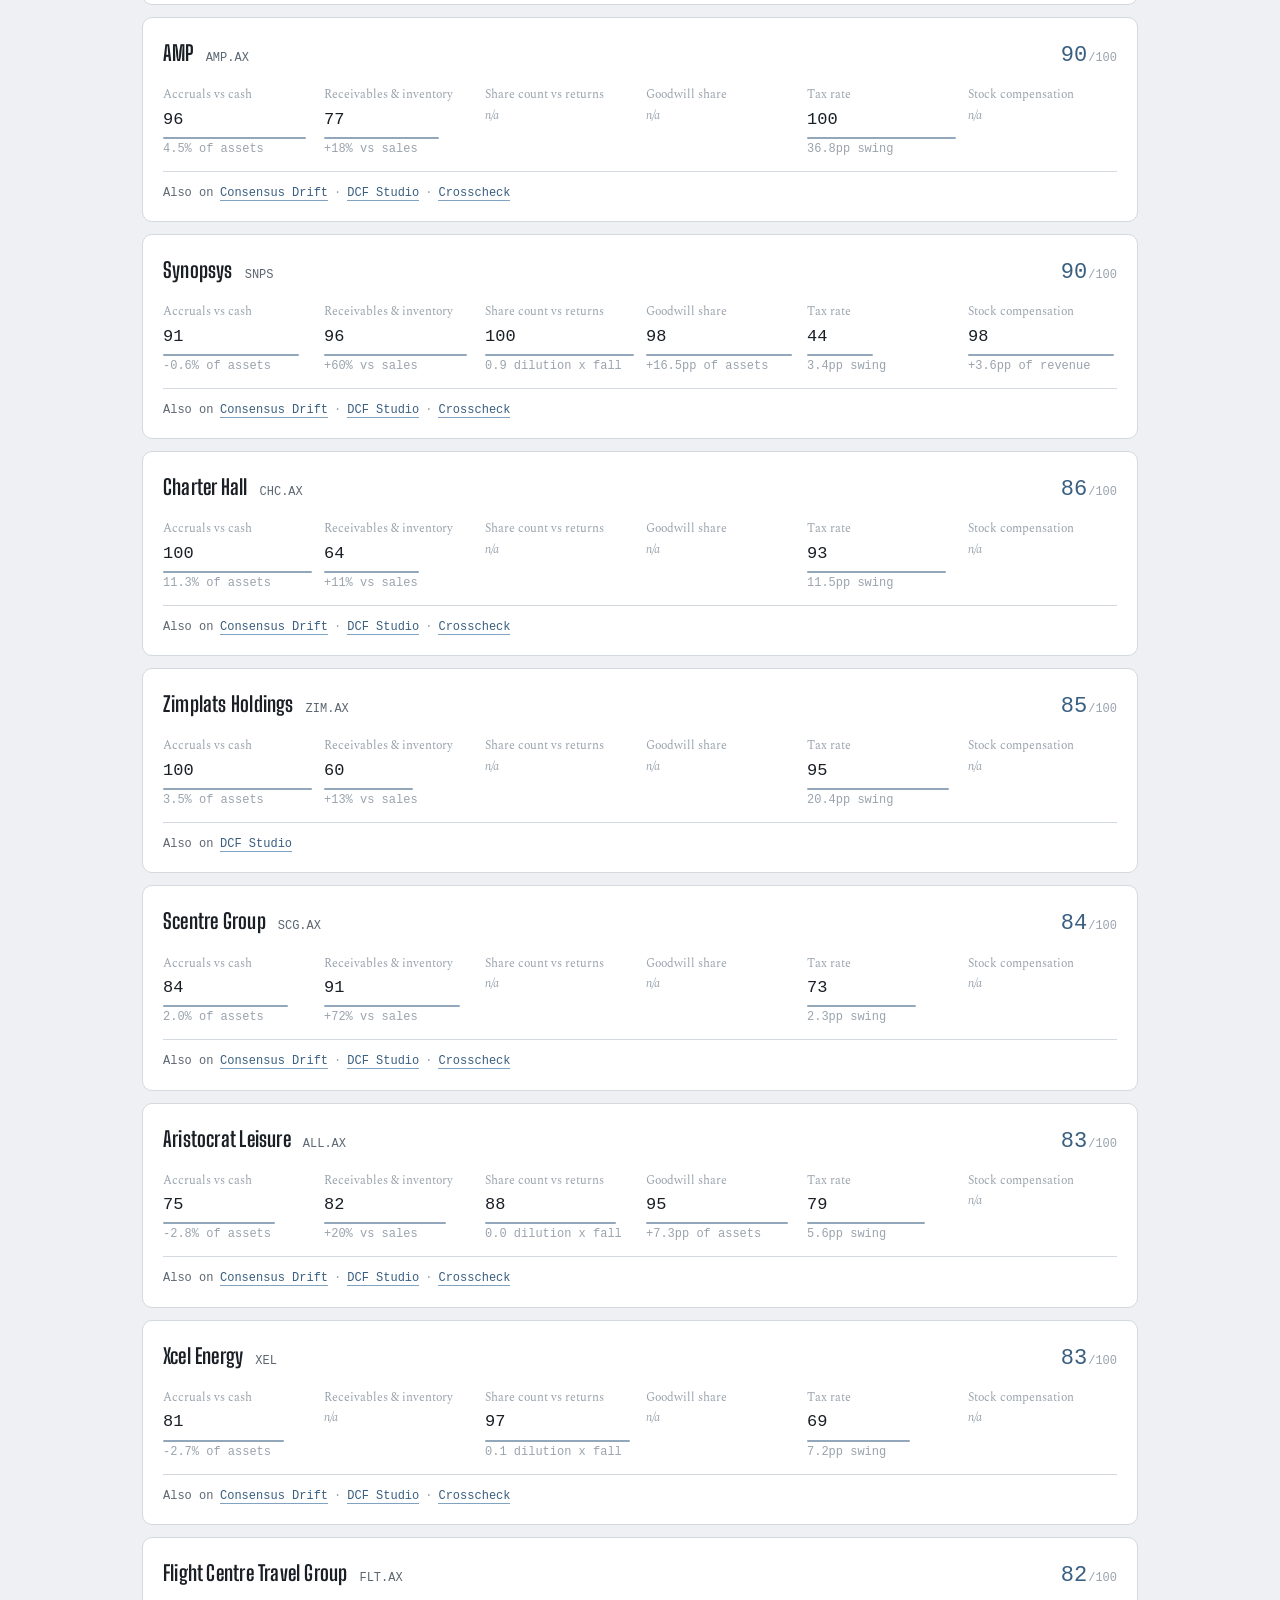
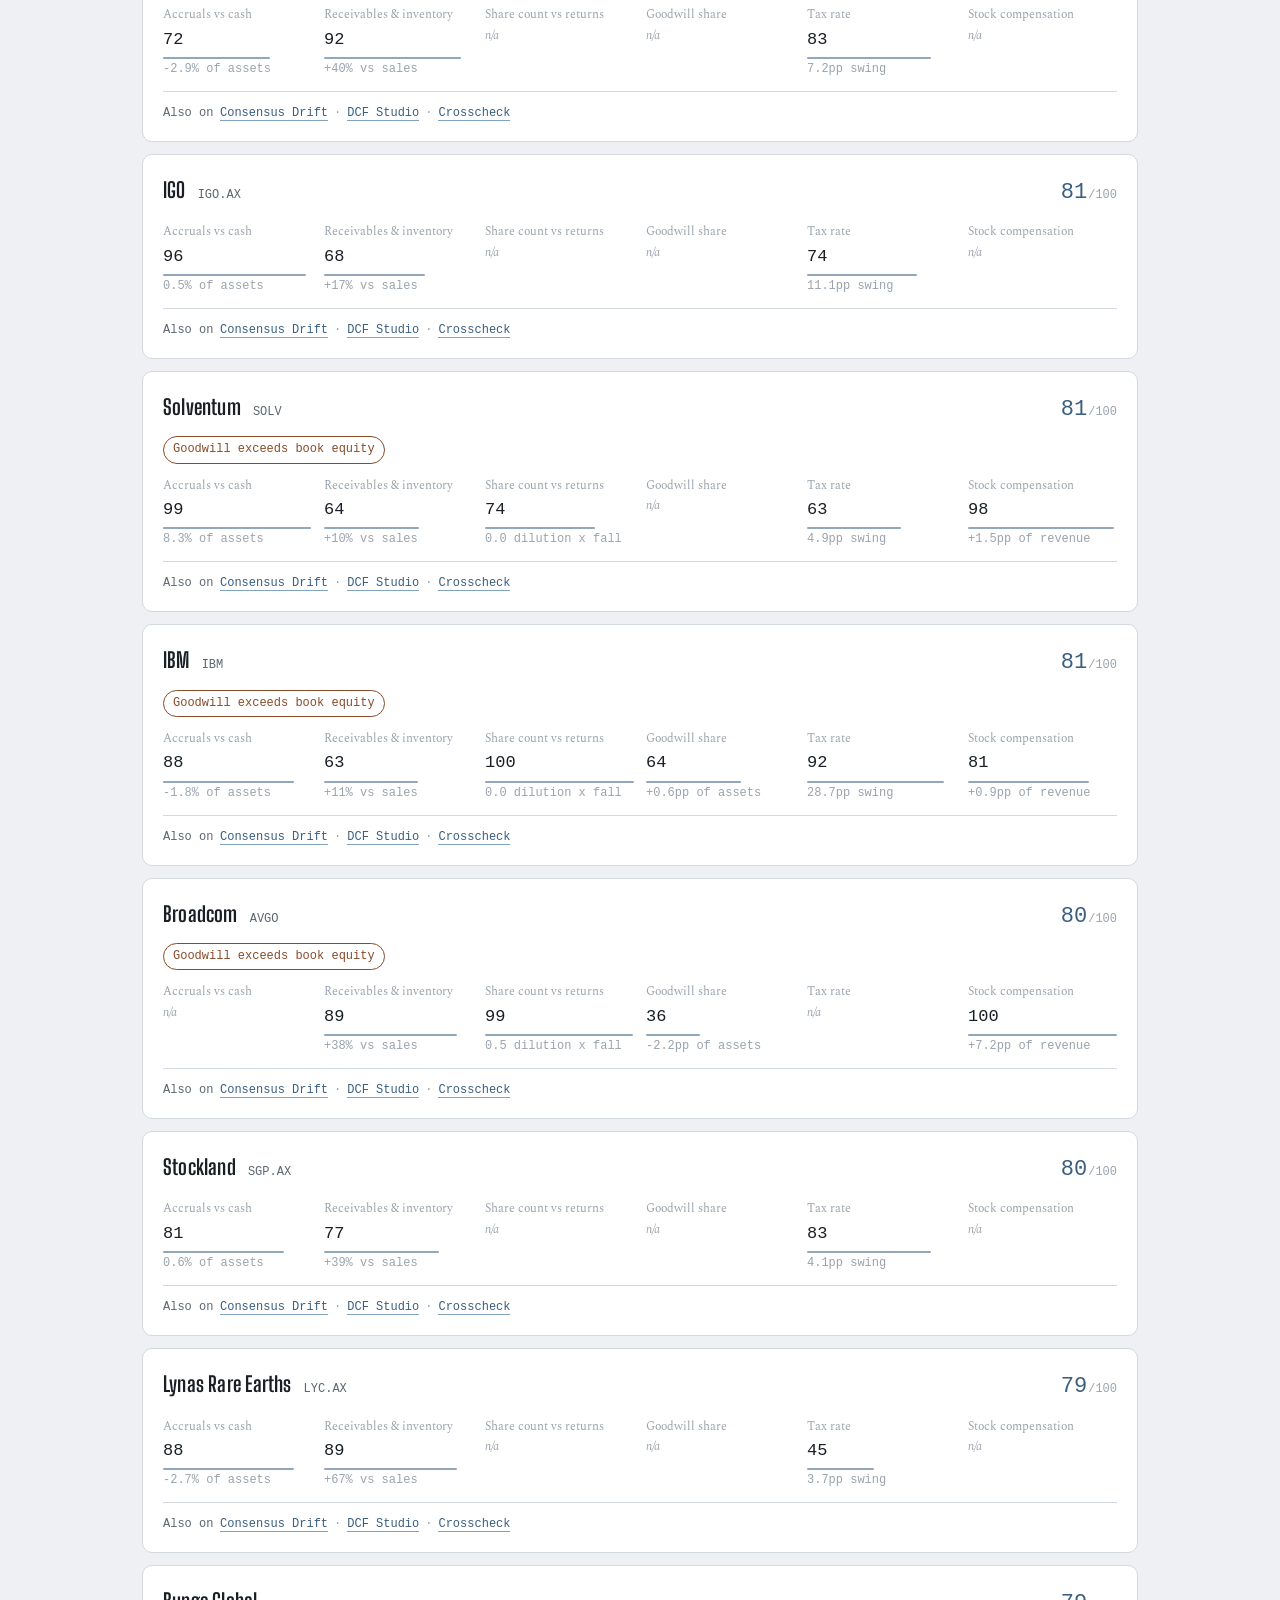
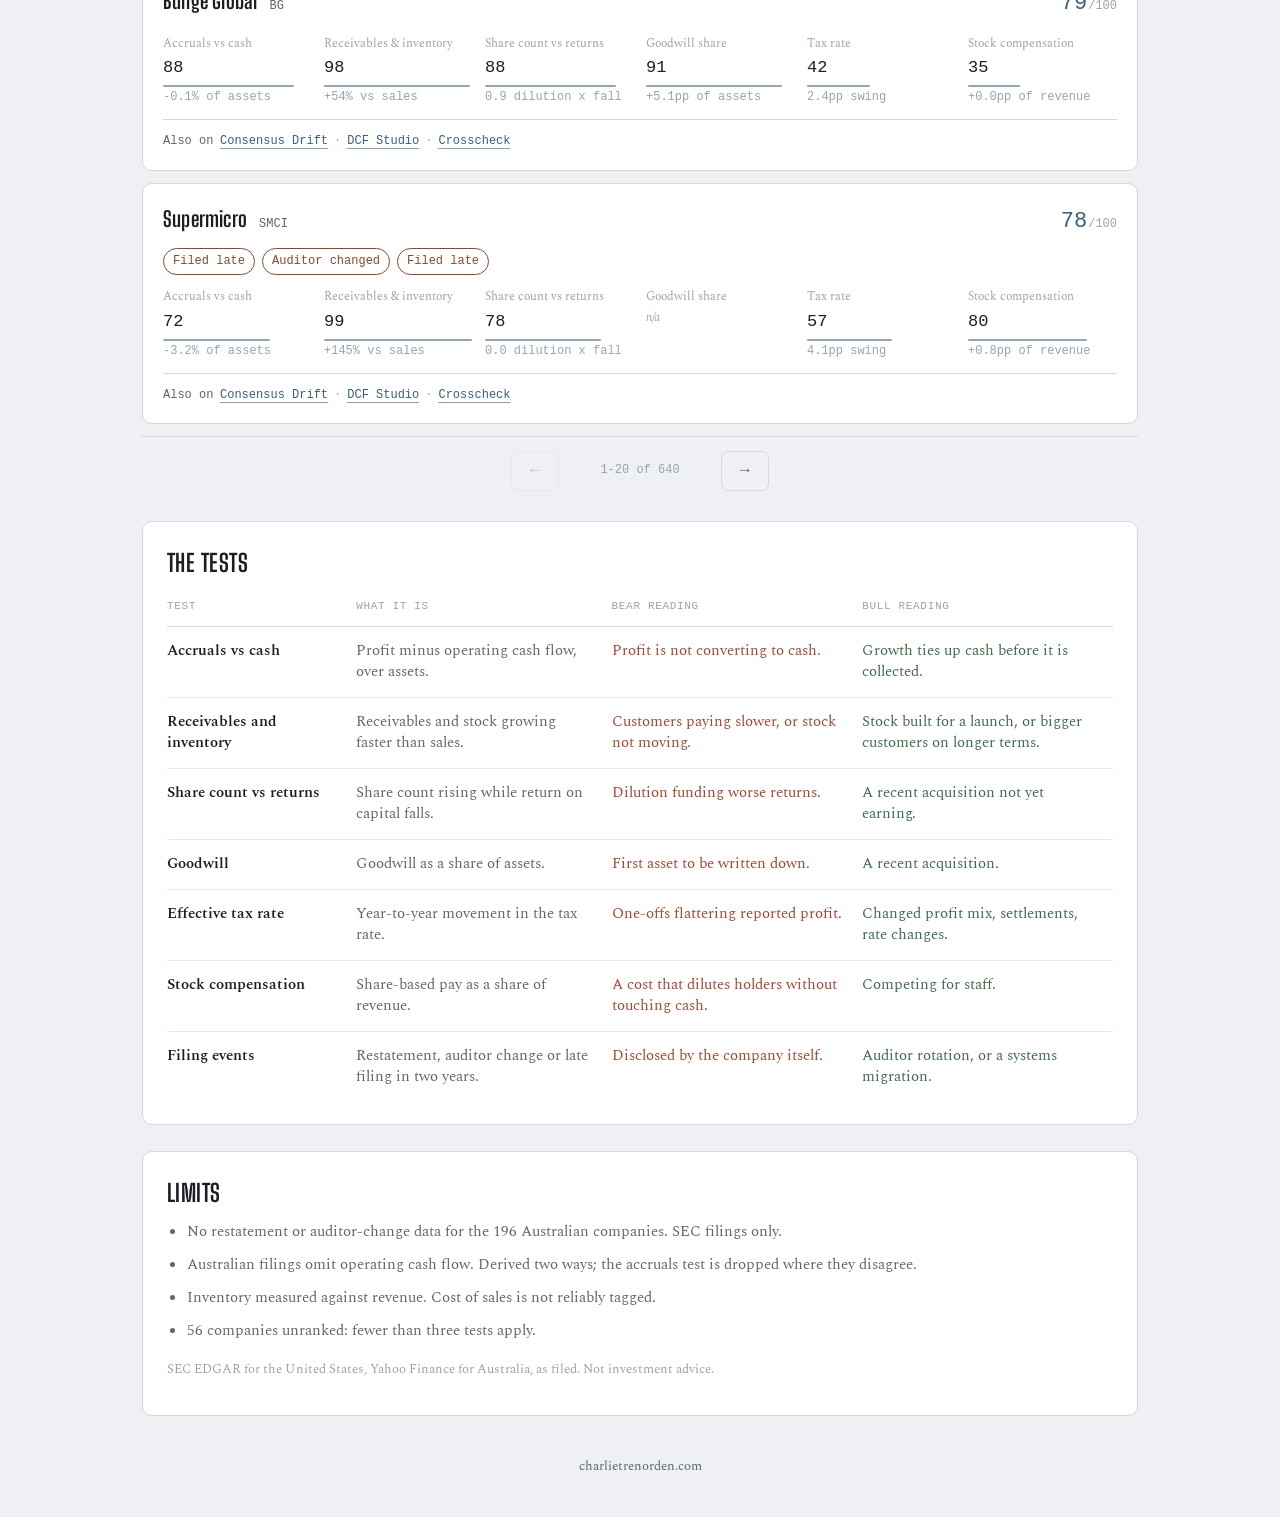
==== commit f091d019: "data: weekly refresh" ====
--- a/docs/index.html
+++ b/docs/index.html
@@ -124,7 +124,7 @@
       test is dropped where they disagree.</li>
       <li>Inventory measured against revenue. Cost of sales is not reliably
       tagged.</li>
-      <li>54 companies unranked: fewer than three tests apply.</li>
+      <li>56 companies unranked: fewer than three tests apply.</li>
     </ul>
     <p class="fineprint">SEC EDGAR for the United States, Yahoo Finance for Australia,
     as filed. Not investment advice.</p>
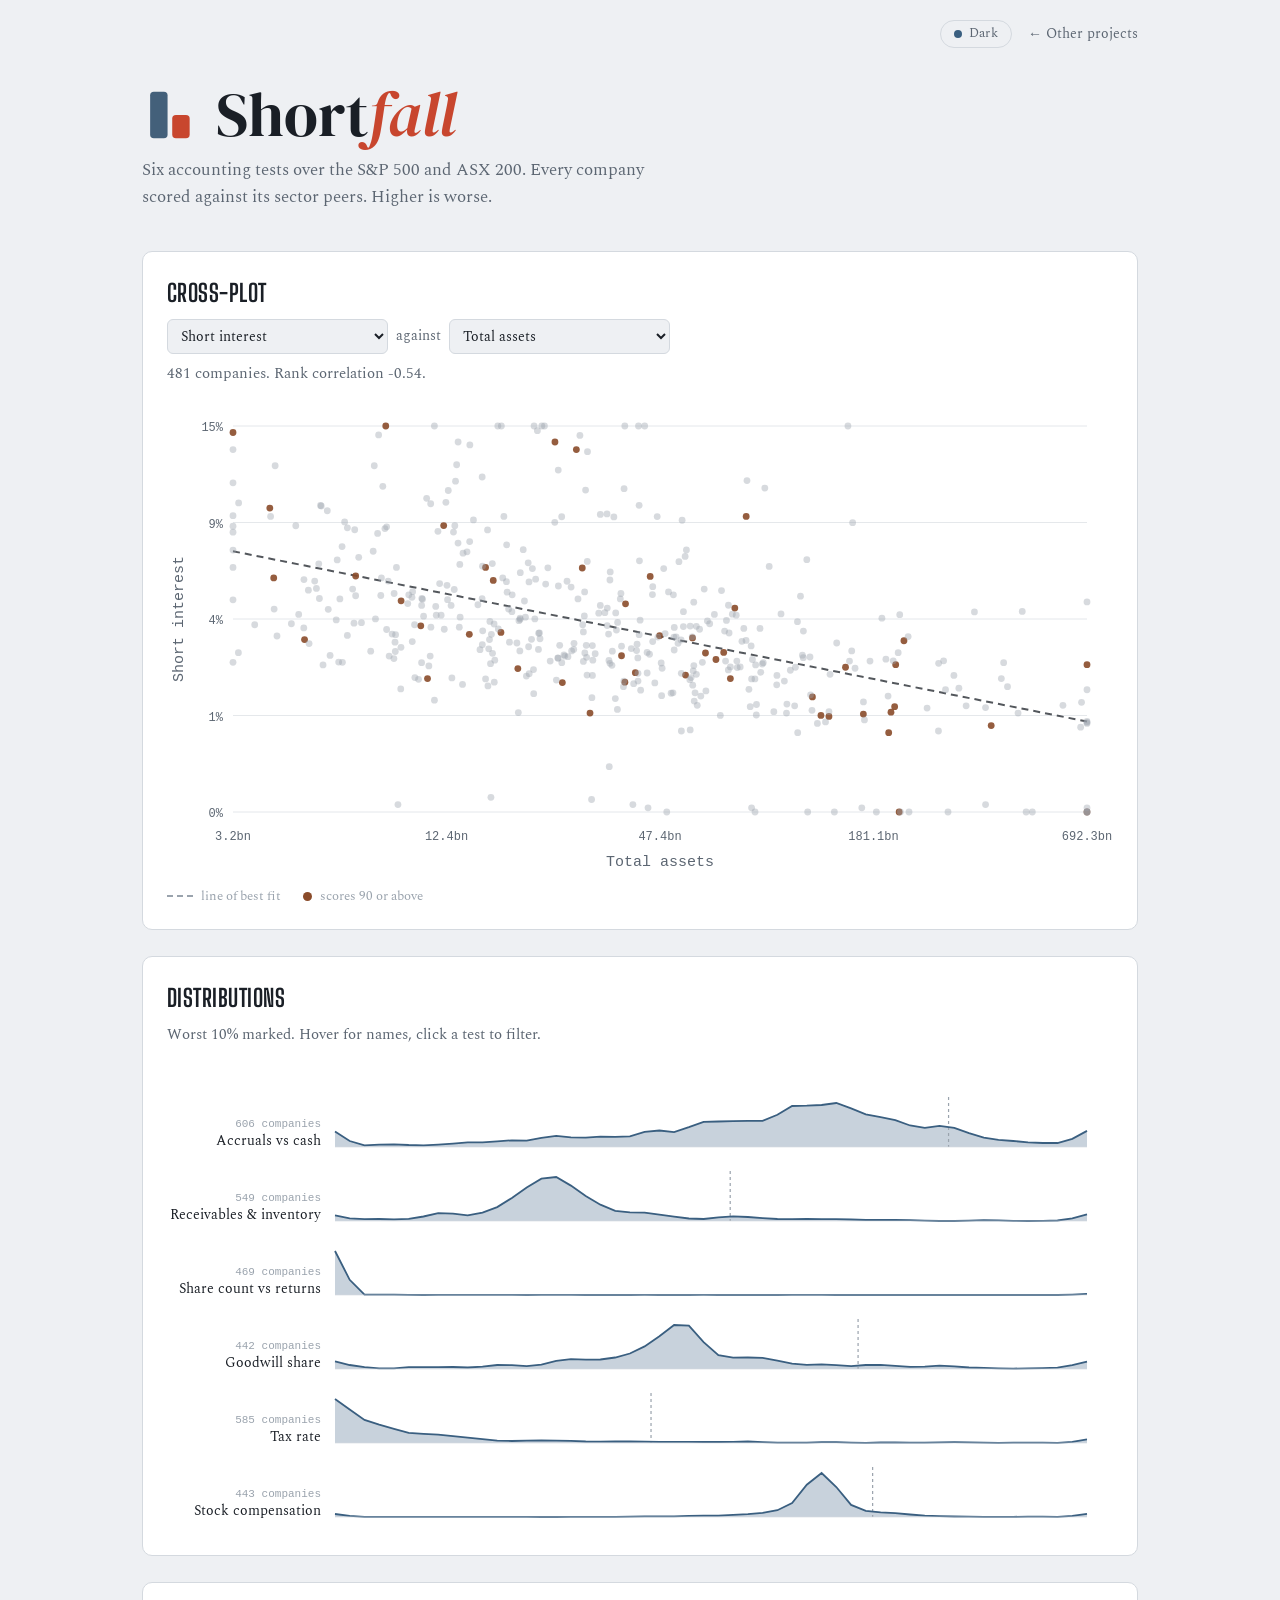
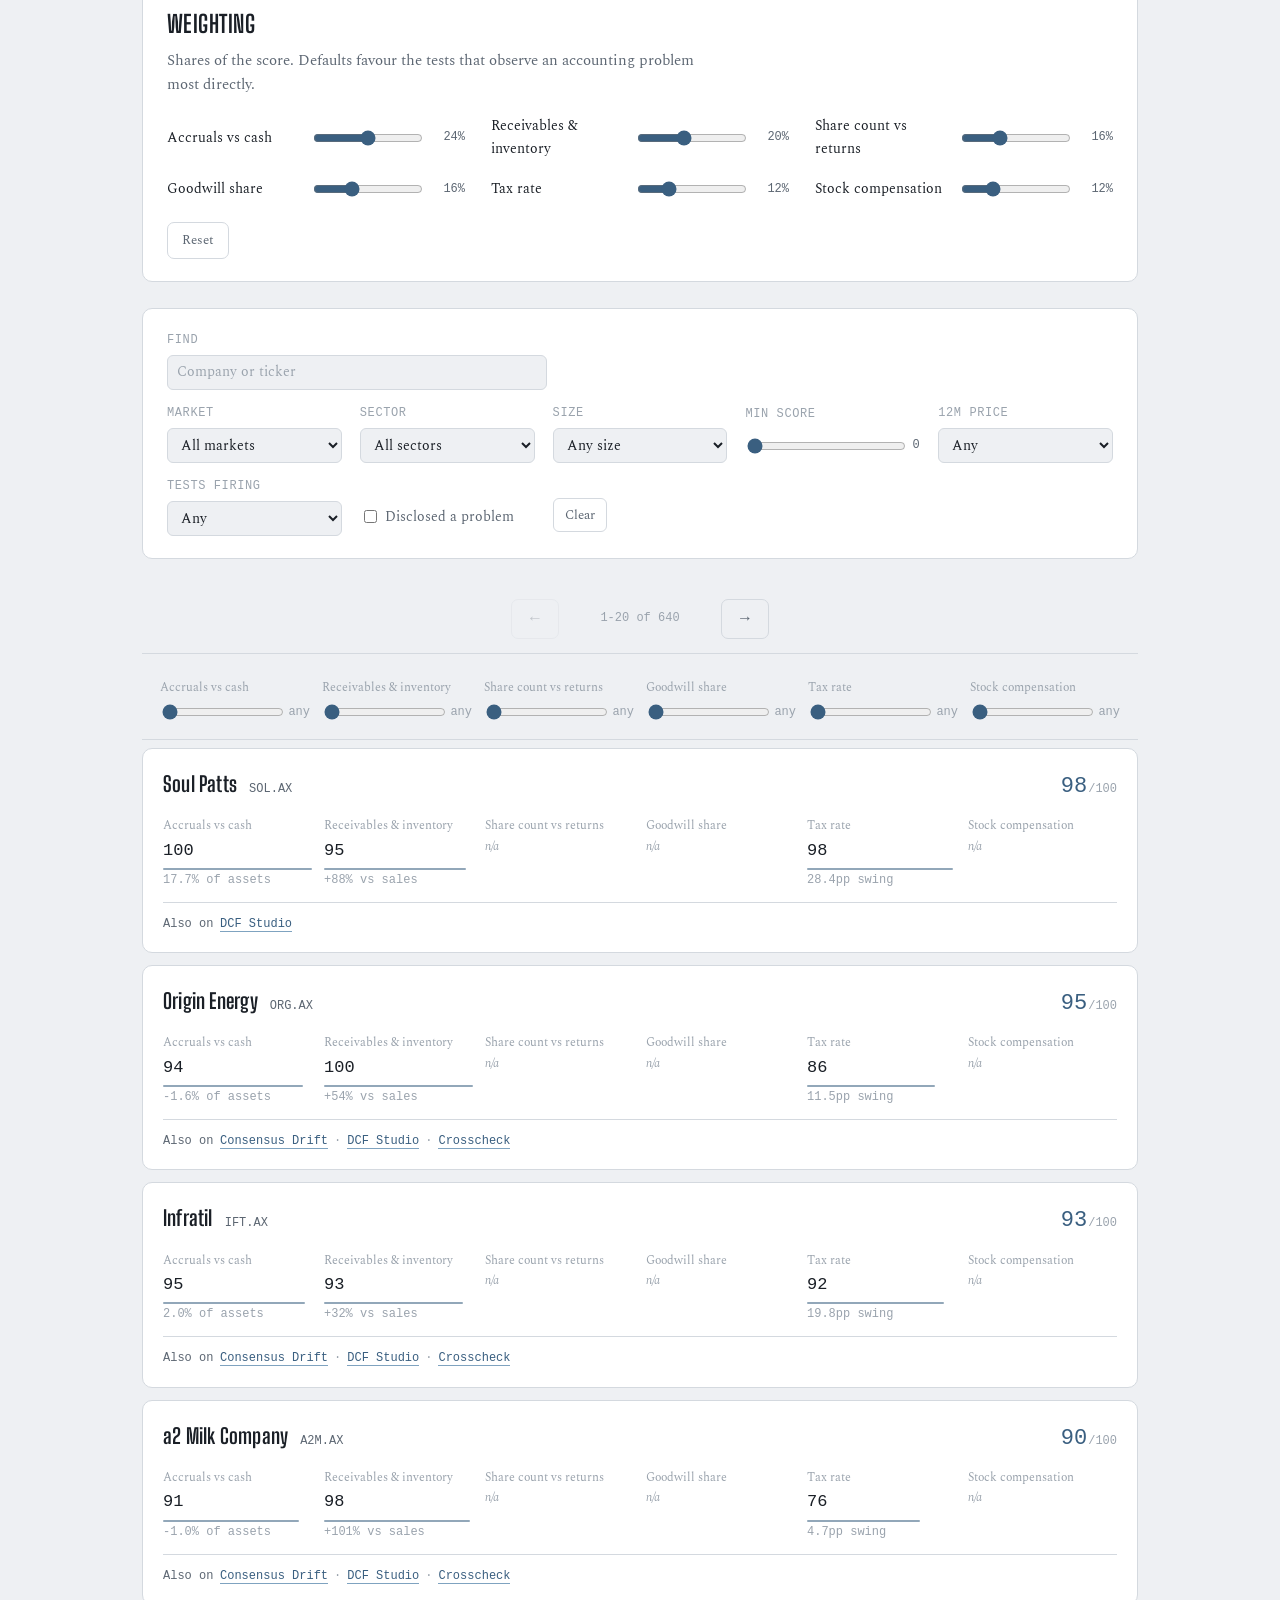
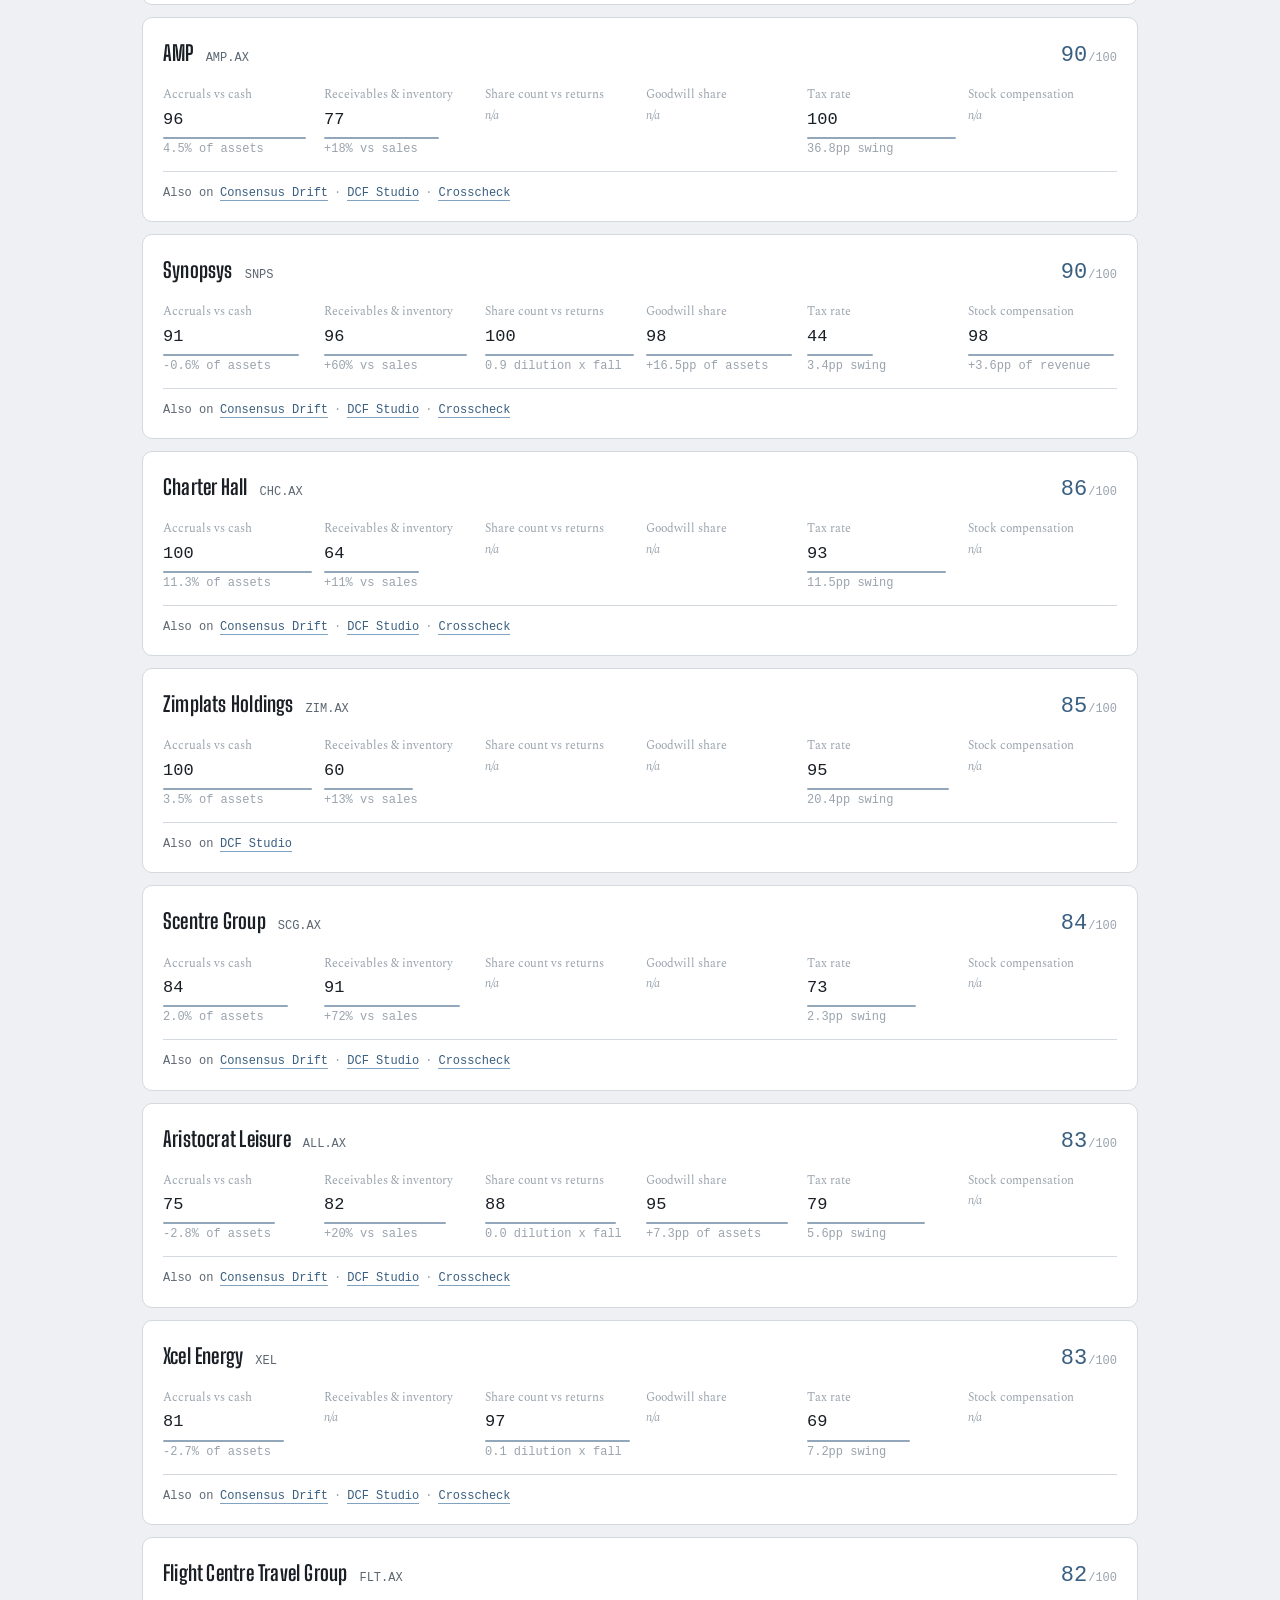
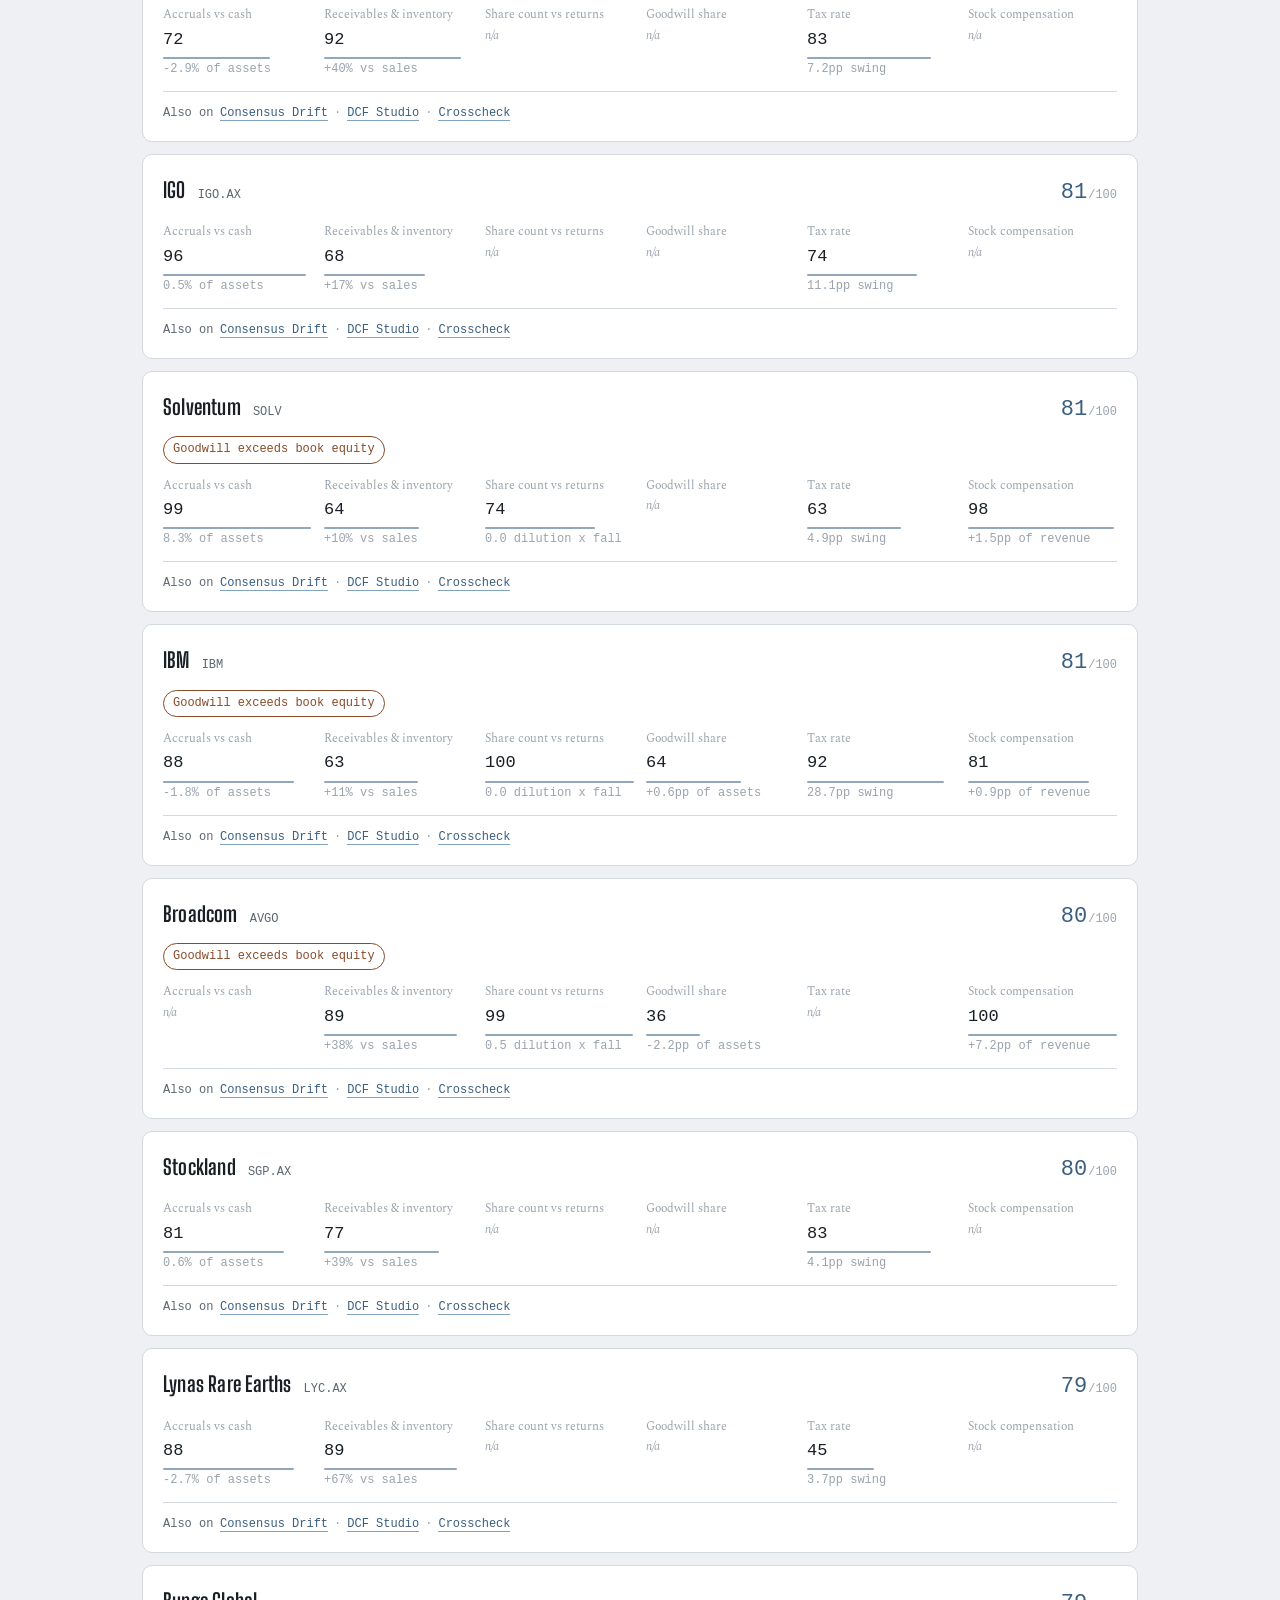
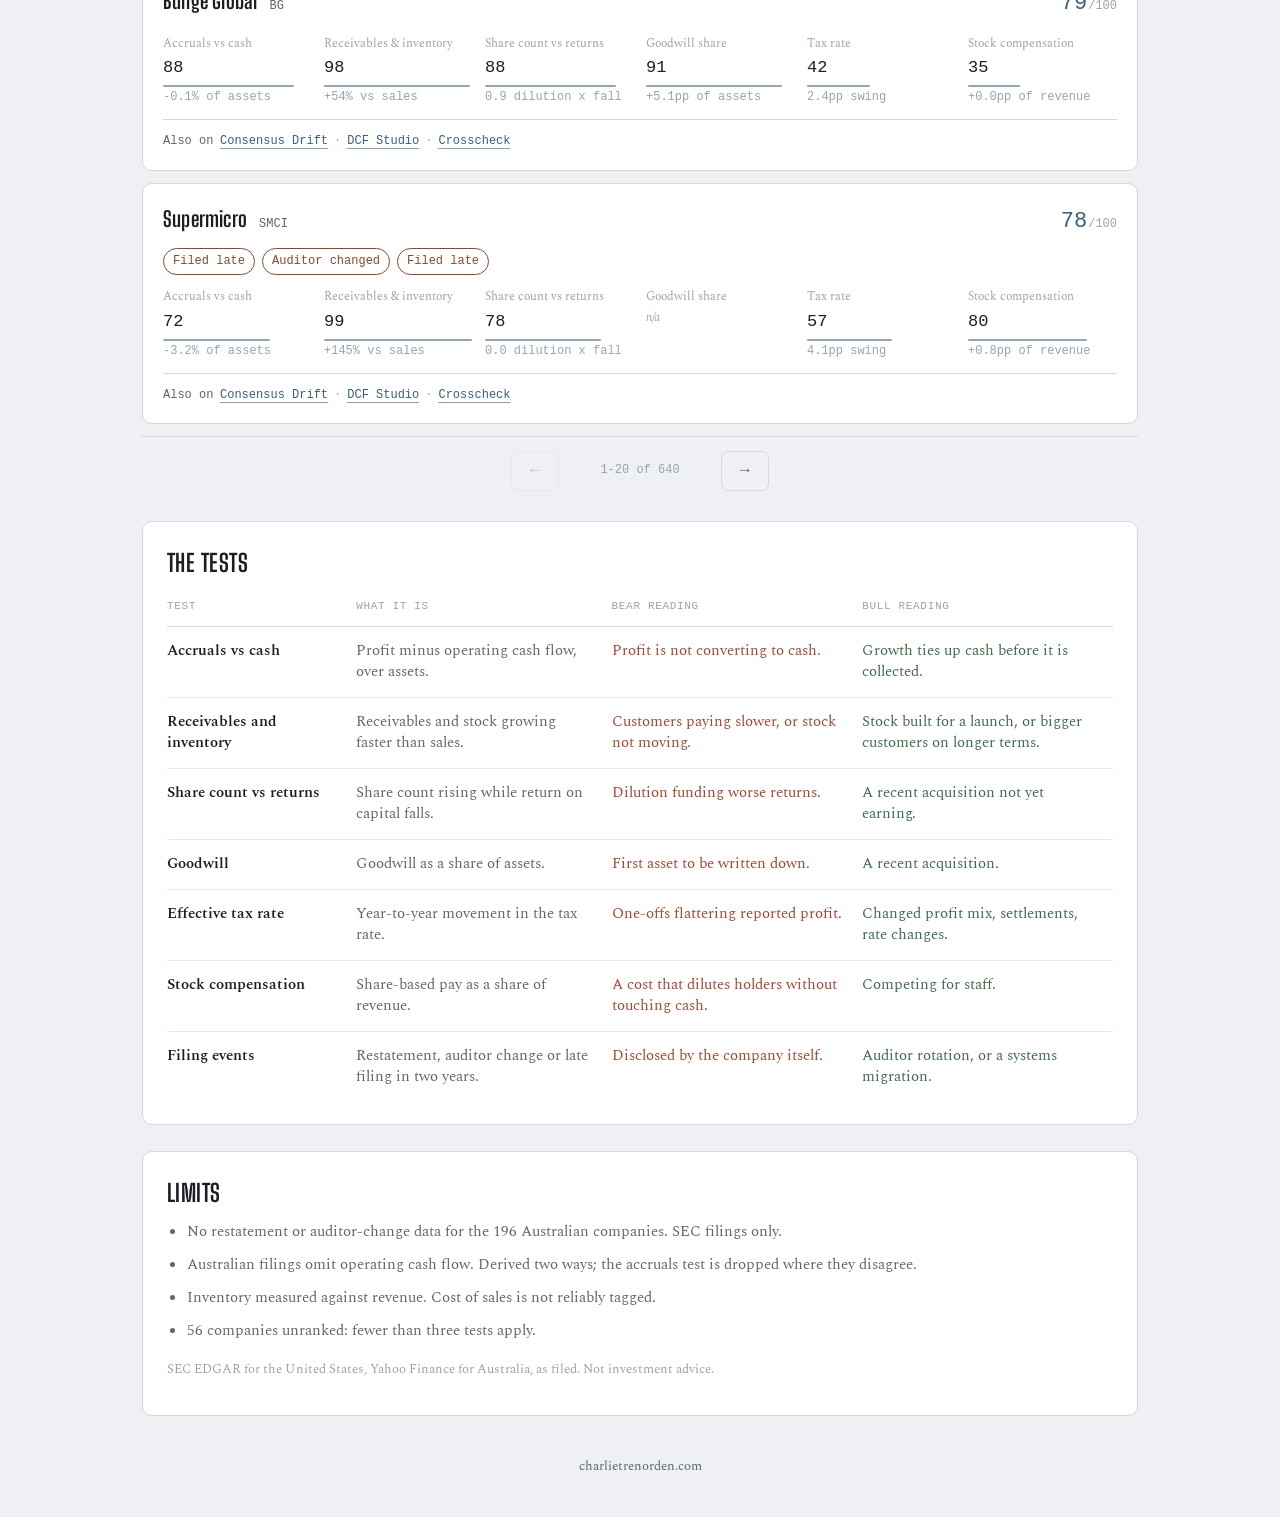
==== commit 517e972c: "Theme toggle word drawn by CSS, kept out of page text Search snippets were reading the button: "Char" ====
--- a/docs/index.html
+++ b/docs/index.html
@@ -33,11 +33,12 @@
 <link rel="stylesheet" href="style.css">
 <script>/* Analytics, gated. Two kinds of visitor are not an audience: anyone who has opted out with ?nostats=1, and automation - navigator.webdriver is the one signal true for Playwright, Puppeteer and Selenium alike. Inline and dependency-free on purpose: served from the Worker, a bad deploy there would stop analytics on every site. See site-stats/beacon. */
 (function(){try{var X="ct.nostats",C="ct_nostats",D=";path=/;domain=.charlietrenorden.com",q=location.search,out=false;if(q.indexOf("nostats=1")>-1){try{localStorage.setItem(X,"1")}catch(e){}document.cookie=C+"=1"+D+";max-age=63072000;samesite=lax";}if(q.indexOf("nostats=0")>-1){try{localStorage.removeItem(X)}catch(e){}document.cookie=C+"="+D+";max-age=0";}try{out=!!localStorage.getItem(X)}catch(e){}if(!out)out=document.cookie.indexOf(C+"=1")>-1;if(out||navigator.webdriver)return;var d=document,s;s=d.createElement("script");s.defer=true;s.src="https://static.cloudflareinsights.com/beacon.min.js";s.setAttribute("data-cf-beacon",'\x7b"token": "32b821209b5441a08df42ccf61c9e6c2", "spa": false\x7d');d.head.appendChild(s);s=d.createElement("script");s.defer=true;s.src="https://beacon.charlietrenorden.com/b.js";d.head.appendChild(s);}catch(e){}})();</script>
+<style>.theme-toggle .lbl[data-t]::after{content:attr(data-t)}</style>
 </head>
 <body>
 <div class="page">
   <div class="bar">
-    <button class="theme-toggle" id="themeBtn" type="button" aria-label="Switch to dark theme"><span class="dot" aria-hidden="true"></span><span class="lbl" id="themeLbl">Dark</span></button>
+    <button class="theme-toggle" id="themeBtn" type="button" aria-label="Switch to dark theme"><span class="dot" aria-hidden="true"></span><span class="lbl" id="themeLbl" data-t="Dark"></span></button>
     <a class="home" href="https://charlietrenorden.com/"><span class="back">&larr;</span>&nbsp;Other projects</a>
   </div>
 
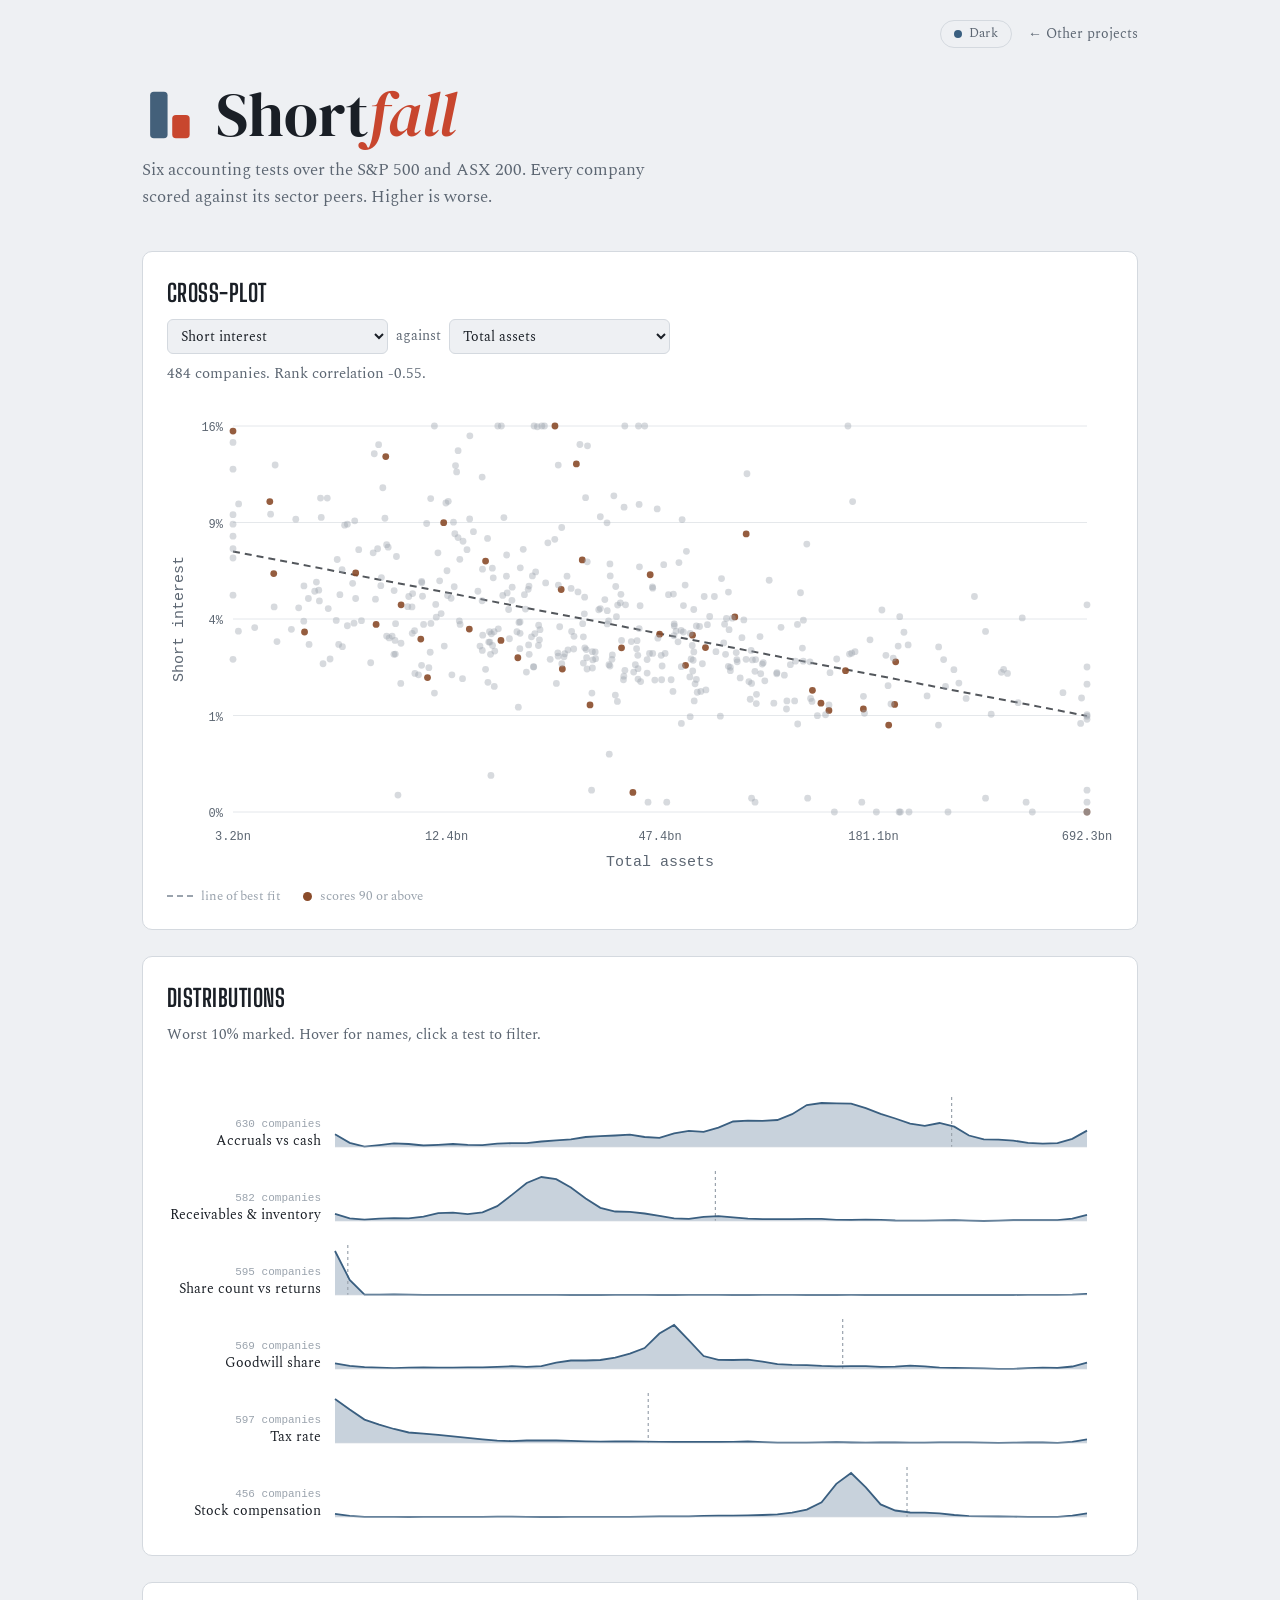
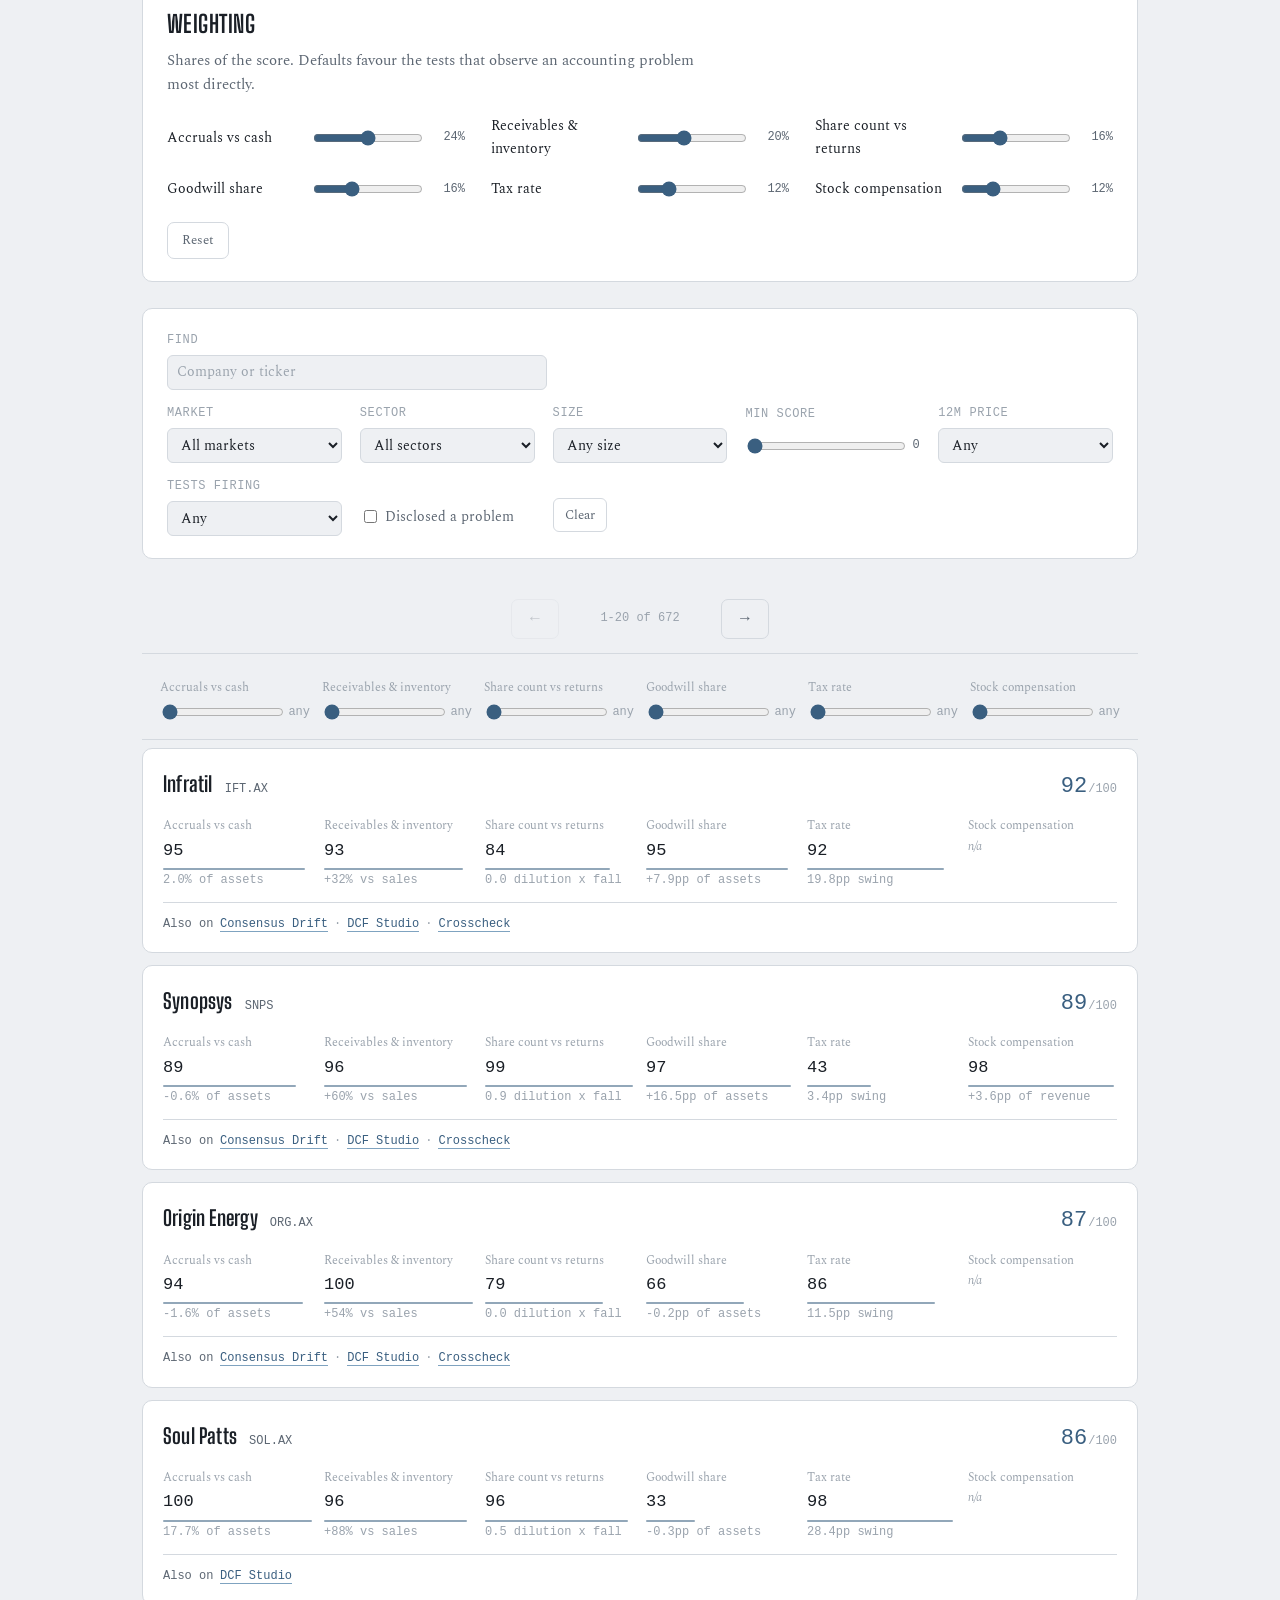
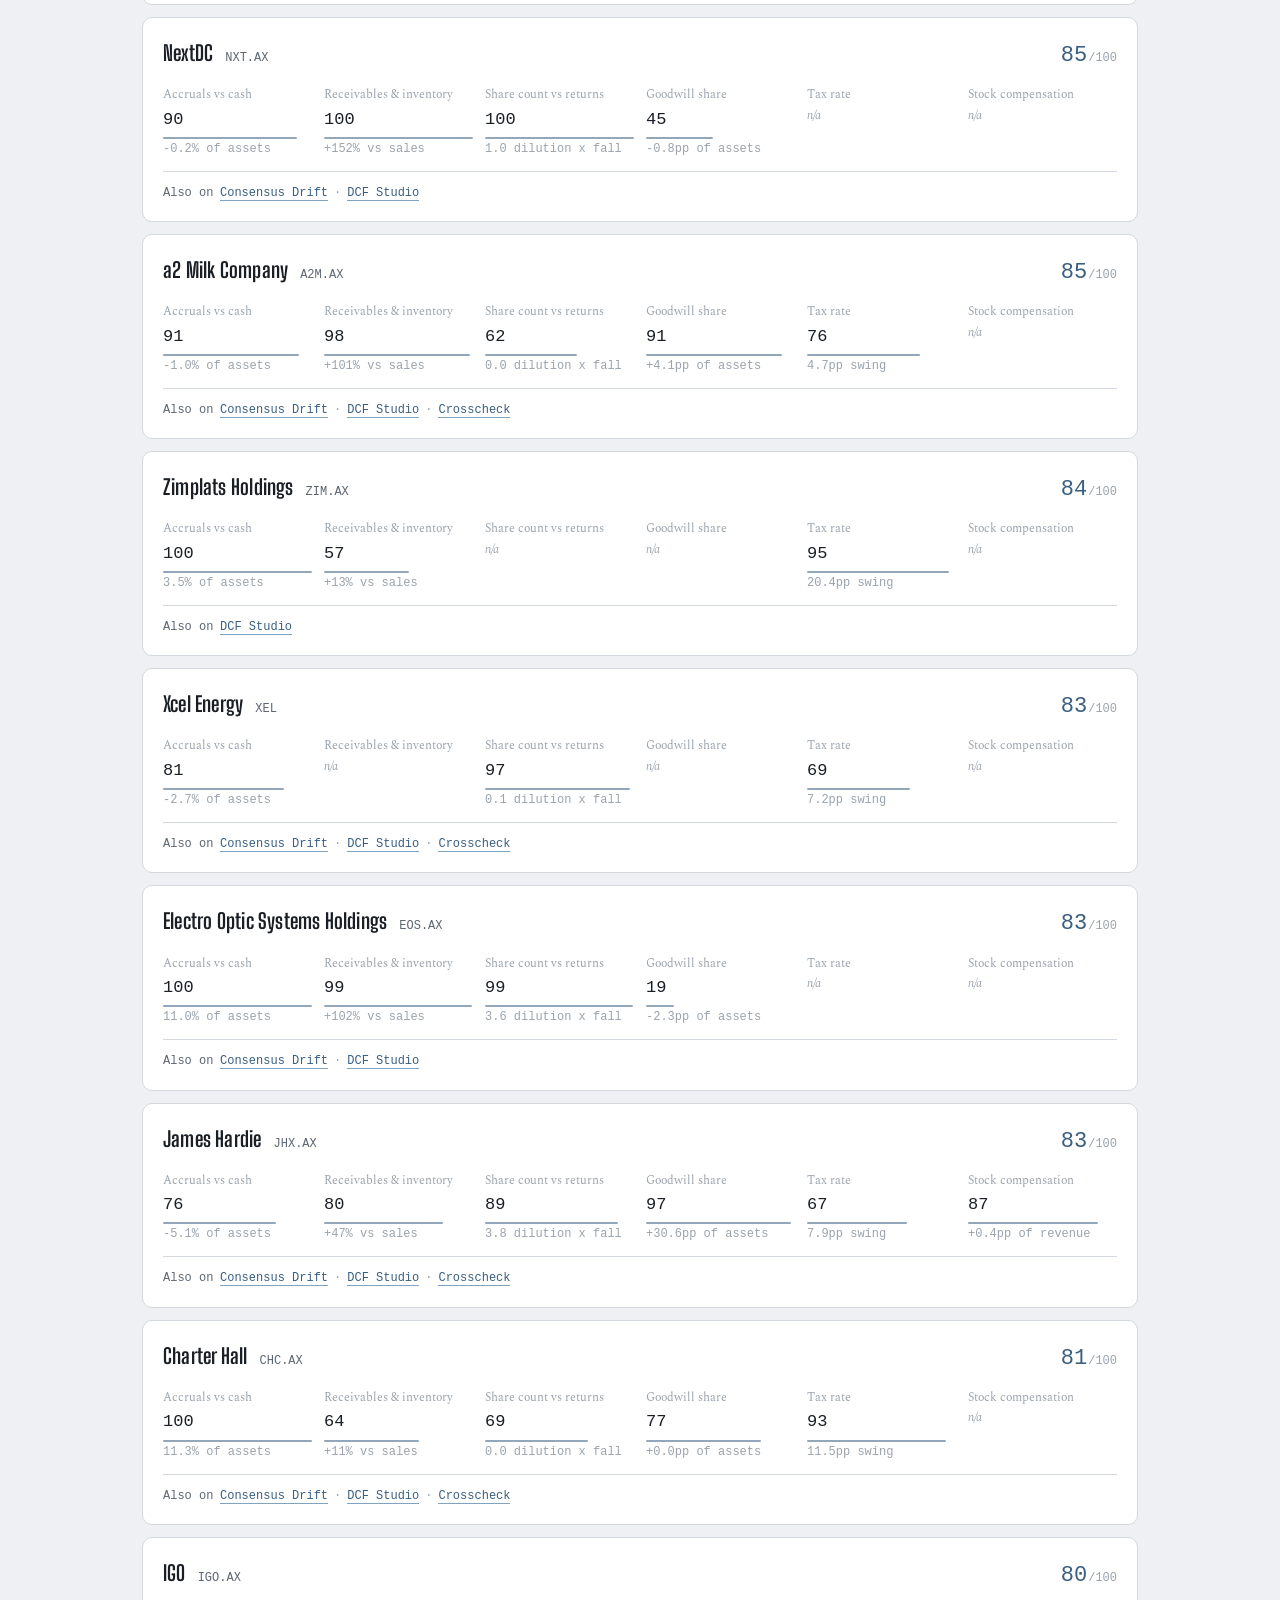
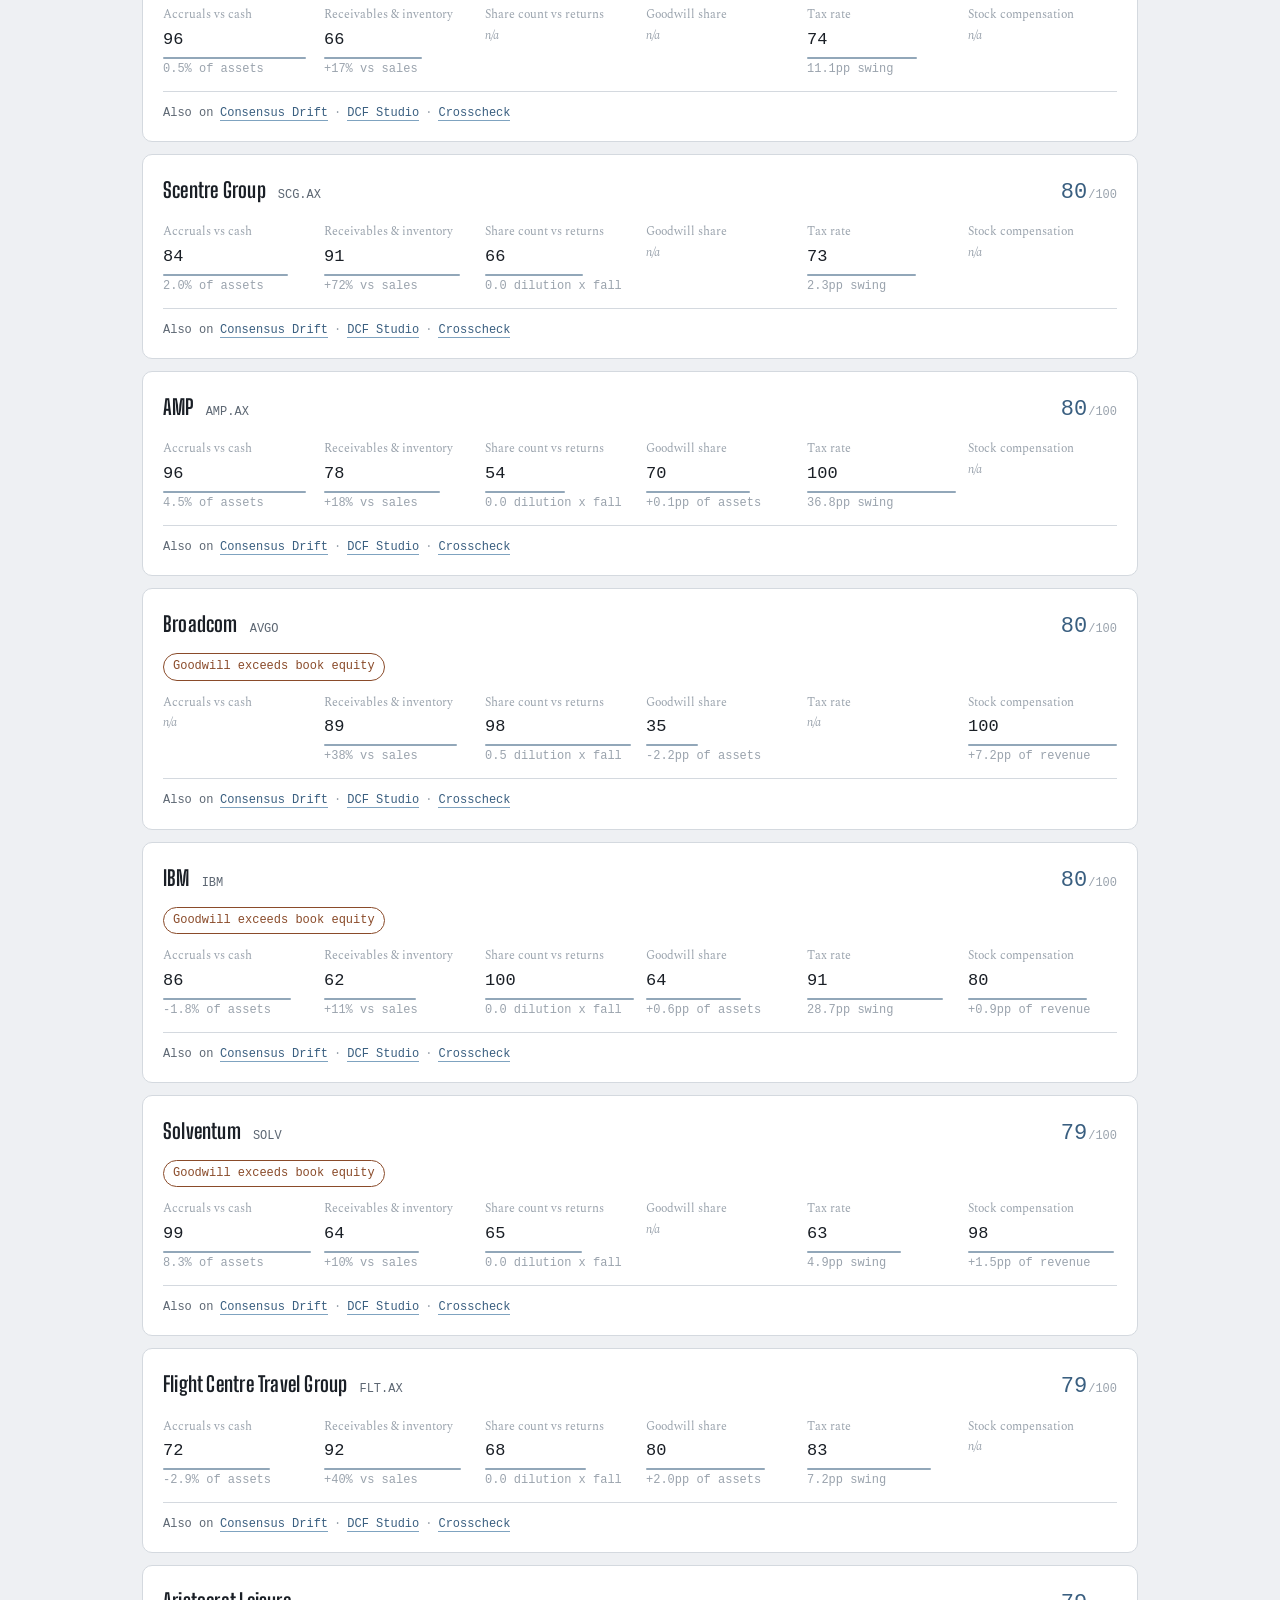
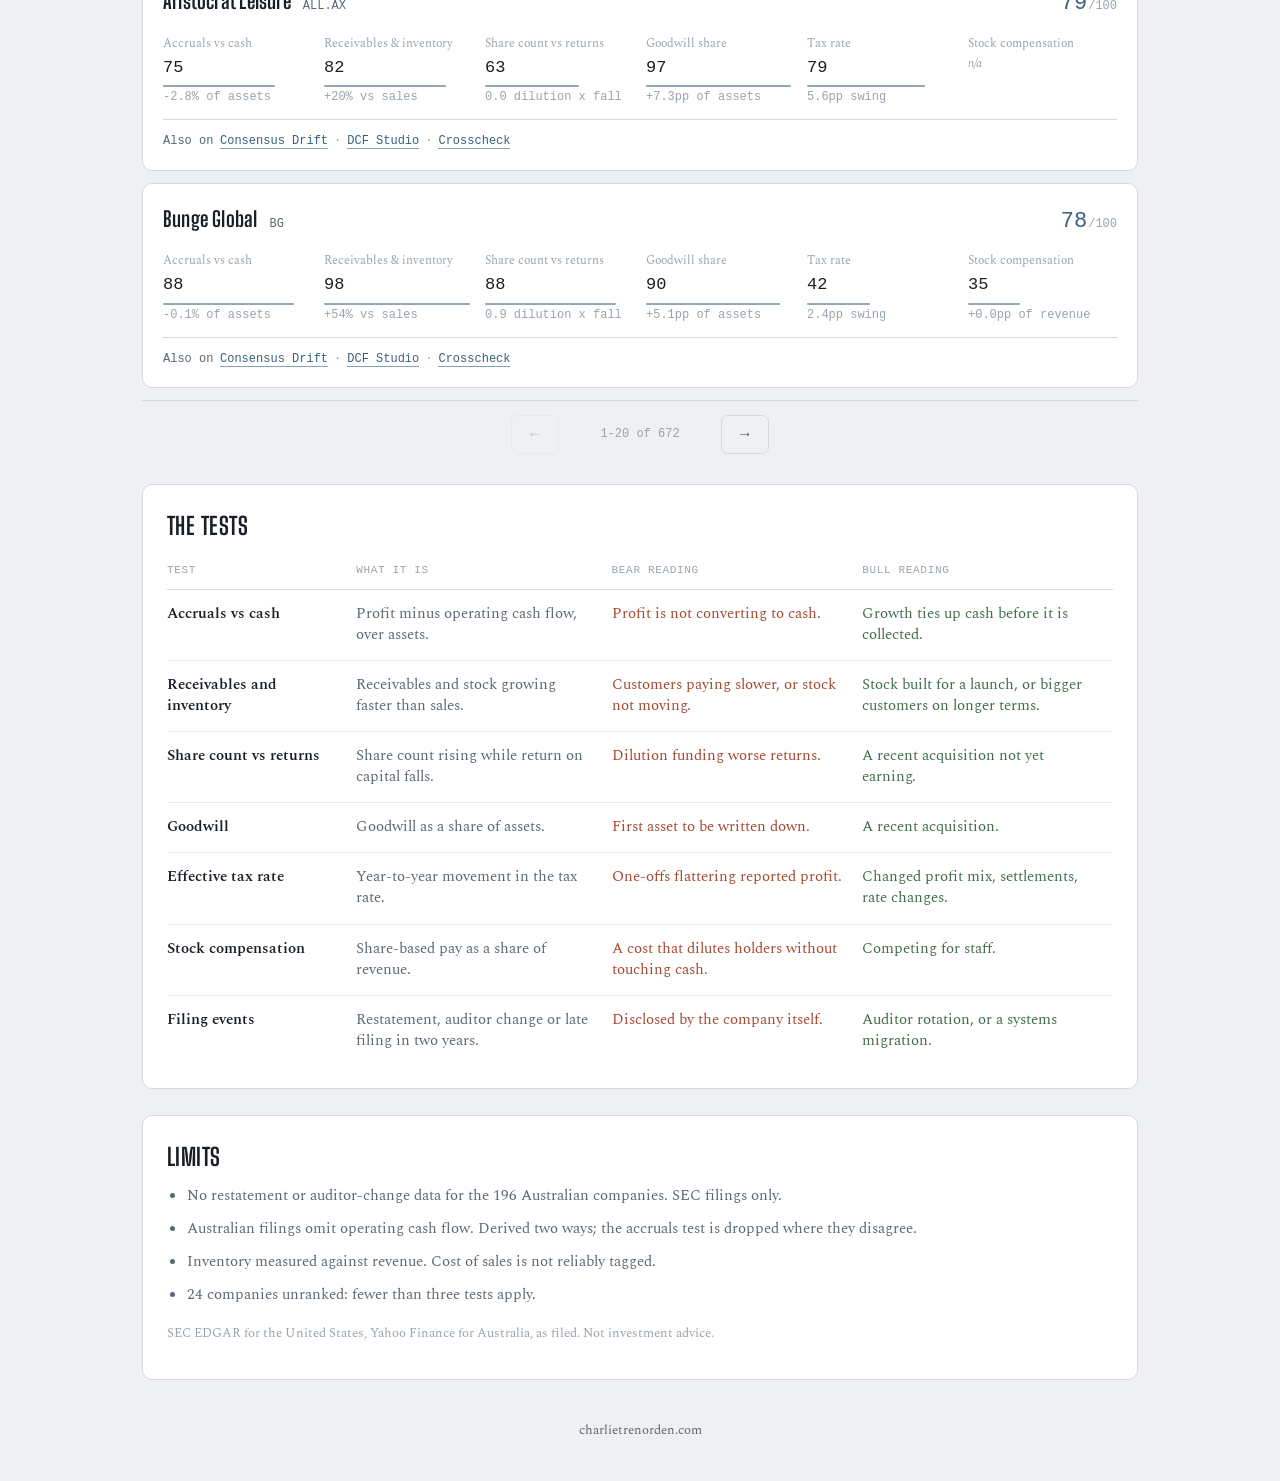
==== commit fea00f95: "data: weekly refresh" ====
--- a/docs/index.html
+++ b/docs/index.html
@@ -125,7 +125,7 @@
       test is dropped where they disagree.</li>
       <li>Inventory measured against revenue. Cost of sales is not reliably
       tagged.</li>
-      <li>56 companies unranked: fewer than three tests apply.</li>
+      <li>24 companies unranked: fewer than three tests apply.</li>
     </ul>
     <p class="fineprint">SEC EDGAR for the United States, Yahoo Finance for Australia,
     as filed. Not investment advice.</p>
